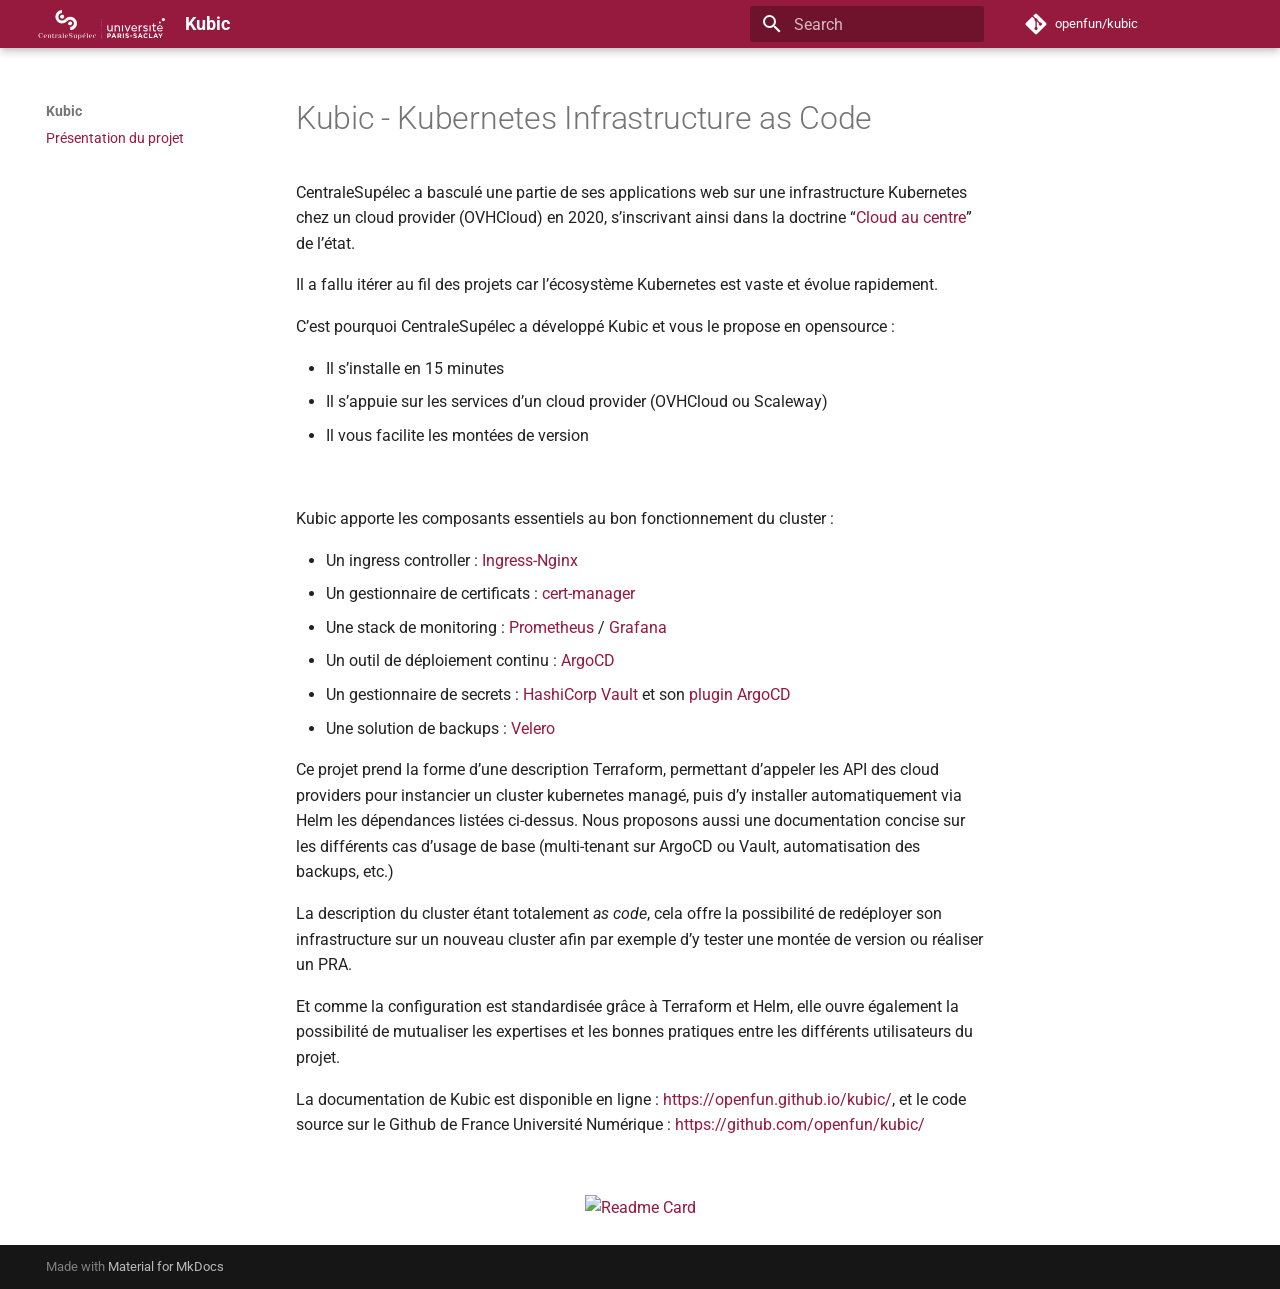
==== index.html @ 3b94b334 "Deployed 9dee8b9 with MkDocs version: 1.4.3" ====
<!doctype html>
<html lang="en" class="no-js">
  <head>
    
      <meta charset="utf-8">
      <meta name="viewport" content="width=device-width,initial-scale=1">
      
        <meta name="description" content="Kubernetes Infrastructure as Code">
      
      
        <meta name="author" content="CentraleSupélec">
      
      
        <link rel="canonical" href="https://centralesupelec.github.io/kubic/">
      
      
      
      <link rel="icon" href="assets/favicon.ico">
      <meta name="generator" content="mkdocs-1.4.3, mkdocs-material-9.1.15">
    
    
      
        <title>Kubic</title>
      
    
    
      <link rel="stylesheet" href="assets/stylesheets/main.26e3688c.min.css">
      
        
        <link rel="stylesheet" href="assets/stylesheets/palette.ecc896b0.min.css">
      
      

    
    
    
      
        
        
        <link rel="preconnect" href="https://fonts.gstatic.com" crossorigin>
        <link rel="stylesheet" href="https://fonts.googleapis.com/css?family=Roboto:300,300i,400,400i,700,700i%7CRoboto+Mono:400,400i,700,700i&display=fallback">
        <style>:root{--md-text-font:"Roboto";--md-code-font:"Roboto Mono"}</style>
      
    
    
      <link rel="stylesheet" href="stylesheets/extra.css">
    
    <script>__md_scope=new URL(".",location),__md_hash=e=>[...e].reduce((e,_)=>(e<<5)-e+_.charCodeAt(0),0),__md_get=(e,_=localStorage,t=__md_scope)=>JSON.parse(_.getItem(t.pathname+"."+e)),__md_set=(e,_,t=localStorage,a=__md_scope)=>{try{t.setItem(a.pathname+"."+e,JSON.stringify(_))}catch(e){}}</script>
    
      

    
    
    
  </head>
  
  
    
    
    
    
    
    <body dir="ltr" data-md-color-scheme="default" data-md-color-primary="custom" data-md-color-accent="custom">
  
    
    
    <input class="md-toggle" data-md-toggle="drawer" type="checkbox" id="__drawer" autocomplete="off">
    <input class="md-toggle" data-md-toggle="search" type="checkbox" id="__search" autocomplete="off">
    <label class="md-overlay" for="__drawer"></label>
    <div data-md-component="skip">
      
        
        <a href="#kubic-kubernetes-infrastructure-as-code" class="md-skip">
          Skip to content
        </a>
      
    </div>
    <div data-md-component="announce">
      
    </div>
    
    
      

  

<header class="md-header md-header--shadow" data-md-component="header">
  <nav class="md-header__inner md-grid" aria-label="Header">
    <a href="." title="Kubic" class="md-header__button md-logo" aria-label="Kubic" data-md-component="logo">
      
  <img src="assets/logo.svg" alt="logo">

    </a>
    <label class="md-header__button md-icon" for="__drawer">
      <svg xmlns="http://www.w3.org/2000/svg" viewBox="0 0 24 24"><path d="M3 6h18v2H3V6m0 5h18v2H3v-2m0 5h18v2H3v-2Z"/></svg>
    </label>
    <div class="md-header__title" data-md-component="header-title">
      <div class="md-header__ellipsis">
        <div class="md-header__topic">
          <span class="md-ellipsis">
            Kubic
          </span>
        </div>
        <div class="md-header__topic" data-md-component="header-topic">
          <span class="md-ellipsis">
            
              Présentation du projet
            
          </span>
        </div>
      </div>
    </div>
    
      
    
    
    
      <label class="md-header__button md-icon" for="__search">
        <svg xmlns="http://www.w3.org/2000/svg" viewBox="0 0 24 24"><path d="M9.5 3A6.5 6.5 0 0 1 16 9.5c0 1.61-.59 3.09-1.56 4.23l.27.27h.79l5 5-1.5 1.5-5-5v-.79l-.27-.27A6.516 6.516 0 0 1 9.5 16 6.5 6.5 0 0 1 3 9.5 6.5 6.5 0 0 1 9.5 3m0 2C7 5 5 7 5 9.5S7 14 9.5 14 14 12 14 9.5 12 5 9.5 5Z"/></svg>
      </label>
      <div class="md-search" data-md-component="search" role="dialog">
  <label class="md-search__overlay" for="__search"></label>
  <div class="md-search__inner" role="search">
    <form class="md-search__form" name="search">
      <input type="text" class="md-search__input" name="query" aria-label="Search" placeholder="Search" autocapitalize="off" autocorrect="off" autocomplete="off" spellcheck="false" data-md-component="search-query" required>
      <label class="md-search__icon md-icon" for="__search">
        <svg xmlns="http://www.w3.org/2000/svg" viewBox="0 0 24 24"><path d="M9.5 3A6.5 6.5 0 0 1 16 9.5c0 1.61-.59 3.09-1.56 4.23l.27.27h.79l5 5-1.5 1.5-5-5v-.79l-.27-.27A6.516 6.516 0 0 1 9.5 16 6.5 6.5 0 0 1 3 9.5 6.5 6.5 0 0 1 9.5 3m0 2C7 5 5 7 5 9.5S7 14 9.5 14 14 12 14 9.5 12 5 9.5 5Z"/></svg>
        <svg xmlns="http://www.w3.org/2000/svg" viewBox="0 0 24 24"><path d="M20 11v2H8l5.5 5.5-1.42 1.42L4.16 12l7.92-7.92L13.5 5.5 8 11h12Z"/></svg>
      </label>
      <nav class="md-search__options" aria-label="Search">
        
        <button type="reset" class="md-search__icon md-icon" title="Clear" aria-label="Clear" tabindex="-1">
          <svg xmlns="http://www.w3.org/2000/svg" viewBox="0 0 24 24"><path d="M19 6.41 17.59 5 12 10.59 6.41 5 5 6.41 10.59 12 5 17.59 6.41 19 12 13.41 17.59 19 19 17.59 13.41 12 19 6.41Z"/></svg>
        </button>
      </nav>
      
    </form>
    <div class="md-search__output">
      <div class="md-search__scrollwrap" data-md-scrollfix>
        <div class="md-search-result" data-md-component="search-result">
          <div class="md-search-result__meta">
            Initializing search
          </div>
          <ol class="md-search-result__list" role="presentation"></ol>
        </div>
      </div>
    </div>
  </div>
</div>
    
    
      <div class="md-header__source">
        <a href="https://github.com/openfun/kubic" title="Go to repository" class="md-source" data-md-component="source">
  <div class="md-source__icon md-icon">
    
    <svg xmlns="http://www.w3.org/2000/svg" viewBox="0 0 448 512"><!--! Font Awesome Free 6.4.0 by @fontawesome - https://fontawesome.com License - https://fontawesome.com/license/free (Icons: CC BY 4.0, Fonts: SIL OFL 1.1, Code: MIT License) Copyright 2023 Fonticons, Inc.--><path d="M439.55 236.05 244 40.45a28.87 28.87 0 0 0-40.81 0l-40.66 40.63 51.52 51.52c27.06-9.14 52.68 16.77 43.39 43.68l49.66 49.66c34.23-11.8 61.18 31 35.47 56.69-26.49 26.49-70.21-2.87-56-37.34L240.22 199v121.85c25.3 12.54 22.26 41.85 9.08 55a34.34 34.34 0 0 1-48.55 0c-17.57-17.6-11.07-46.91 11.25-56v-123c-20.8-8.51-24.6-30.74-18.64-45L142.57 101 8.45 235.14a28.86 28.86 0 0 0 0 40.81l195.61 195.6a28.86 28.86 0 0 0 40.8 0l194.69-194.69a28.86 28.86 0 0 0 0-40.81z"/></svg>
  </div>
  <div class="md-source__repository">
    openfun/kubic
  </div>
</a>
      </div>
    
  </nav>
  
</header>
    
    <div class="md-container" data-md-component="container">
      
      
        
          
        
      
      <main class="md-main" data-md-component="main">
        <div class="md-main__inner md-grid">
          
            
              
              <div class="md-sidebar md-sidebar--primary" data-md-component="sidebar" data-md-type="navigation" >
                <div class="md-sidebar__scrollwrap">
                  <div class="md-sidebar__inner">
                    


<nav class="md-nav md-nav--primary" aria-label="Navigation" data-md-level="0">
  <label class="md-nav__title" for="__drawer">
    <a href="." title="Kubic" class="md-nav__button md-logo" aria-label="Kubic" data-md-component="logo">
      
  <img src="assets/logo.svg" alt="logo">

    </a>
    Kubic
  </label>
  
    <div class="md-nav__source">
      <a href="https://github.com/openfun/kubic" title="Go to repository" class="md-source" data-md-component="source">
  <div class="md-source__icon md-icon">
    
    <svg xmlns="http://www.w3.org/2000/svg" viewBox="0 0 448 512"><!--! Font Awesome Free 6.4.0 by @fontawesome - https://fontawesome.com License - https://fontawesome.com/license/free (Icons: CC BY 4.0, Fonts: SIL OFL 1.1, Code: MIT License) Copyright 2023 Fonticons, Inc.--><path d="M439.55 236.05 244 40.45a28.87 28.87 0 0 0-40.81 0l-40.66 40.63 51.52 51.52c27.06-9.14 52.68 16.77 43.39 43.68l49.66 49.66c34.23-11.8 61.18 31 35.47 56.69-26.49 26.49-70.21-2.87-56-37.34L240.22 199v121.85c25.3 12.54 22.26 41.85 9.08 55a34.34 34.34 0 0 1-48.55 0c-17.57-17.6-11.07-46.91 11.25-56v-123c-20.8-8.51-24.6-30.74-18.64-45L142.57 101 8.45 235.14a28.86 28.86 0 0 0 0 40.81l195.61 195.6a28.86 28.86 0 0 0 40.8 0l194.69-194.69a28.86 28.86 0 0 0 0-40.81z"/></svg>
  </div>
  <div class="md-source__repository">
    openfun/kubic
  </div>
</a>
    </div>
  
  <ul class="md-nav__list" data-md-scrollfix>
    
      
      
      

  
  
    
  
  
    <li class="md-nav__item md-nav__item--active">
      
      <input class="md-nav__toggle md-toggle" type="checkbox" id="__toc">
      
      
        
      
      
      <a href="." class="md-nav__link md-nav__link--active">
        Présentation du projet
      </a>
      
    </li>
  

    
  </ul>
</nav>
                  </div>
                </div>
              </div>
            
            
              
              <div class="md-sidebar md-sidebar--secondary" data-md-component="sidebar" data-md-type="toc" >
                <div class="md-sidebar__scrollwrap">
                  <div class="md-sidebar__inner">
                    

<nav class="md-nav md-nav--secondary" aria-label="Table of contents">
  
  
  
    
  
  
</nav>
                  </div>
                </div>
              </div>
            
          
          
            <div class="md-content" data-md-component="content">
              <article class="md-content__inner md-typeset">
                
                  

  
  


<h1 id="kubic-kubernetes-infrastructure-as-code">Kubic - Kubernetes Infrastructure as Code</h1>
<p>CentraleSupélec a basculé une partie de ses applications web sur une infrastructure Kubernetes chez un cloud provider (OVHCloud) en 2020, s’inscrivant ainsi dans la doctrine “<a href="https://www.numerique.gouv.fr/services/cloud/doctrine/">Cloud au centre</a>” de l’état.</p>
<p>Il a fallu itérer au fil des projets car l’écosystème Kubernetes est vaste et évolue rapidement.</p>
<p>C’est pourquoi CentraleSupélec a développé Kubic et vous le propose en opensource :</p>
<ul>
<li>Il s’installe en 15 minutes</li>
<li>Il s’appuie sur les services d’un cloud provider (OVHCloud ou Scaleway)</li>
<li>Il vous facilite les montées de version</li>
</ul>
<p><br></p>
<p>Kubic apporte les composants essentiels au bon fonctionnement du cluster :</p>
<ul>
<li>Un ingress controller : <a href="https://kubernetes.github.io/ingress-nginx/">Ingress-Nginx</a></li>
<li>Un gestionnaire de certificats : <a href="https://cert-manager.io/">cert-manager</a></li>
<li>Une stack de monitoring : <a href="https://prometheus.io/">Prometheus</a> / <a href="https://grafana.com/">Grafana</a></li>
<li>Un outil de déploiement continu : <a href="https://argo-cd.readthedocs.io/en/stable/">ArgoCD</a></li>
<li>Un gestionnaire de secrets : <a href="https://www.vaultproject.io/">HashiCorp Vault</a> et son <a href="https://argocd-vault-plugin.readthedocs.io/en/stable/">plugin ArgoCD</a></li>
<li>Une solution de backups : <a href="https://velero.io/">Velero</a></li>
</ul>
<p>Ce projet prend la forme d’une description Terraform, permettant d’appeler les API des cloud providers pour instancier un cluster kubernetes managé, puis d’y installer automatiquement via Helm les dépendances listées ci-dessus. Nous proposons aussi une documentation concise sur les différents cas d’usage de base (multi-tenant sur ArgoCD ou Vault, automatisation des backups, etc.)</p>
<p>La description du cluster étant totalement <em>as code</em>, cela offre la possibilité de redéployer son infrastructure sur un nouveau cluster afin par exemple d’y tester une montée de version ou réaliser un PRA.</p>
<p>Et comme la configuration est standardisée grâce à Terraform et Helm, elle ouvre également la possibilité de mutualiser les expertises et les bonnes pratiques entre les différents utilisateurs du projet.</p>
<p>La documentation de Kubic est disponible en ligne : <a href="https://openfun.github.io/kubic/">https://openfun.github.io/kubic/</a>, et le code source sur le Github de France Université Numérique : <a href="https://github.com/openfun/kubic/">https://github.com/openfun/kubic/</a></p>
<p><br /></p>
<p align="center">
    <a href="https://github.com/openfun/kubic"><img alt="Readme Card" src="https://github-readme-stats.vercel.app/api/pin/?username=openfun&repo=kubic" /></a>
</p>





                
              </article>
            </div>
          
          
        </div>
        
      </main>
      
        <footer class="md-footer">
  
  <div class="md-footer-meta md-typeset">
    <div class="md-footer-meta__inner md-grid">
      <div class="md-copyright">
  
  
    Made with
    <a href="https://squidfunk.github.io/mkdocs-material/" target="_blank" rel="noopener">
      Material for MkDocs
    </a>
  
</div>
      
    </div>
  </div>
</footer>
      
    </div>
    <div class="md-dialog" data-md-component="dialog">
      <div class="md-dialog__inner md-typeset"></div>
    </div>
    
    <script id="__config" type="application/json">{"base": ".", "features": [], "search": "assets/javascripts/workers/search.208ed371.min.js", "translations": {"clipboard.copied": "Copied to clipboard", "clipboard.copy": "Copy to clipboard", "search.result.more.one": "1 more on this page", "search.result.more.other": "# more on this page", "search.result.none": "No matching documents", "search.result.one": "1 matching document", "search.result.other": "# matching documents", "search.result.placeholder": "Type to start searching", "search.result.term.missing": "Missing", "select.version": "Select version"}}</script>
    
    
      <script src="assets/javascripts/bundle.b4d07000.min.js"></script>
      
    
  </body>
</html>
---- assets/stylesheets/main.26e3688c.min.css ----
@charset "UTF-8";html{-webkit-text-size-adjust:none;-moz-text-size-adjust:none;text-size-adjust:none;box-sizing:border-box}*,:after,:before{box-sizing:inherit}@media (prefers-reduced-motion){*,:after,:before{transition:none!important}}body{margin:0}a,button,input,label{-webkit-tap-highlight-color:transparent}a{color:inherit;text-decoration:none}hr{border:0;box-sizing:initial;display:block;height:.05rem;overflow:visible;padding:0}small{font-size:80%}sub,sup{line-height:1em}img{border-style:none}table{border-collapse:initial;border-spacing:0}td,th{font-weight:400;vertical-align:top}button{background:#0000;border:0;font-family:inherit;font-size:inherit;margin:0;padding:0}input{border:0;outline:none}:root{--md-primary-fg-color:#4051b5;--md-primary-fg-color--light:#5d6cc0;--md-primary-fg-color--dark:#303fa1;--md-primary-bg-color:#fff;--md-primary-bg-color--light:#ffffffb3;--md-accent-fg-color:#526cfe;--md-accent-fg-color--transparent:#526cfe1a;--md-accent-bg-color:#fff;--md-accent-bg-color--light:#ffffffb3}[data-md-color-scheme=default]{color-scheme:light}[data-md-color-scheme=default] img[src$="#gh-dark-mode-only"],[data-md-color-scheme=default] img[src$="#only-dark"]{display:none}:root,[data-md-color-scheme=default]{--md-default-fg-color:#000000de;--md-default-fg-color--light:#0000008a;--md-default-fg-color--lighter:#00000052;--md-default-fg-color--lightest:#00000012;--md-default-bg-color:#fff;--md-default-bg-color--light:#ffffffb3;--md-default-bg-color--lighter:#ffffff4d;--md-default-bg-color--lightest:#ffffff1f;--md-code-fg-color:#36464e;--md-code-bg-color:#f5f5f5;--md-code-hl-color:#ffff0080;--md-code-hl-number-color:#d52a2a;--md-code-hl-special-color:#db1457;--md-code-hl-function-color:#a846b9;--md-code-hl-constant-color:#6e59d9;--md-code-hl-keyword-color:#3f6ec6;--md-code-hl-string-color:#1c7d4d;--md-code-hl-name-color:var(--md-code-fg-color);--md-code-hl-operator-color:var(--md-default-fg-color--light);--md-code-hl-punctuation-color:var(--md-default-fg-color--light);--md-code-hl-comment-color:var(--md-default-fg-color--light);--md-code-hl-generic-color:var(--md-default-fg-color--light);--md-code-hl-variable-color:var(--md-default-fg-color--light);--md-typeset-color:var(--md-default-fg-color);--md-typeset-a-color:var(--md-primary-fg-color);--md-typeset-mark-color:#ffff0080;--md-typeset-del-color:#f5503d26;--md-typeset-ins-color:#0bd57026;--md-typeset-kbd-color:#fafafa;--md-typeset-kbd-accent-color:#fff;--md-typeset-kbd-border-color:#b8b8b8;--md-typeset-table-color:#0000001f;--md-typeset-table-color--light:rgba(0,0,0,.035);--md-admonition-fg-color:var(--md-default-fg-color);--md-admonition-bg-color:var(--md-default-bg-color);--md-warning-fg-color:#000000de;--md-warning-bg-color:#ff9;--md-footer-fg-color:#fff;--md-footer-fg-color--light:#ffffffb3;--md-footer-fg-color--lighter:#ffffff73;--md-footer-bg-color:#000000de;--md-footer-bg-color--dark:#00000052;--md-shadow-z1:0 0.2rem 0.5rem #0000000d,0 0 0.05rem #0000001a;--md-shadow-z2:0 0.2rem 0.5rem #0000001a,0 0 0.05rem #00000040;--md-shadow-z3:0 0.2rem 0.5rem #0003,0 0 0.05rem #00000059}.md-icon svg{fill:currentcolor;display:block;height:1.2rem;width:1.2rem}body{-webkit-font-smoothing:antialiased;-moz-osx-font-smoothing:grayscale;--md-text-font-family:var(--md-text-font,_),-apple-system,BlinkMacSystemFont,Helvetica,Arial,sans-serif;--md-code-font-family:var(--md-code-font,_),SFMono-Regular,Consolas,Menlo,monospace}aside,body,input{font-feature-settings:"kern","liga";color:var(--md-typeset-color);font-family:var(--md-text-font-family)}code,kbd,pre{font-feature-settings:"kern";font-family:var(--md-code-font-family)}:root{--md-typeset-table-sort-icon:url('data:image/svg+xml;charset=utf-8,<svg xmlns="http://www.w3.org/2000/svg" viewBox="0 0 24 24"><path d="m18 21-4-4h3V7h-3l4-4 4 4h-3v10h3M2 19v-2h10v2M2 13v-2h7v2M2 7V5h4v2H2Z"/></svg>');--md-typeset-table-sort-icon--asc:url('data:image/svg+xml;charset=utf-8,<svg xmlns="http://www.w3.org/2000/svg" viewBox="0 0 24 24"><path d="M19 17h3l-4 4-4-4h3V3h2M2 17h10v2H2M6 5v2H2V5m0 6h7v2H2v-2Z"/></svg>');--md-typeset-table-sort-icon--desc:url('data:image/svg+xml;charset=utf-8,<svg xmlns="http://www.w3.org/2000/svg" viewBox="0 0 24 24"><path d="M19 7h3l-4-4-4 4h3v14h2M2 17h10v2H2M6 5v2H2V5m0 6h7v2H2v-2Z"/></svg>')}.md-typeset{-webkit-print-color-adjust:exact;color-adjust:exact;font-size:.8rem;line-height:1.6}@media print{.md-typeset{font-size:.68rem}}.md-typeset blockquote,.md-typeset dl,.md-typeset figure,.md-typeset ol,.md-typeset pre,.md-typeset ul{margin-bottom:1em;margin-top:1em}.md-typeset h1{color:var(--md-default-fg-color--light);font-size:2em;line-height:1.3;margin:0 0 1.25em}.md-typeset h1,.md-typeset h2{font-weight:300;letter-spacing:-.01em}.md-typeset h2{font-size:1.5625em;line-height:1.4;margin:1.6em 0 .64em}.md-typeset h3{font-size:1.25em;font-weight:400;letter-spacing:-.01em;line-height:1.5;margin:1.6em 0 .8em}.md-typeset h2+h3{margin-top:.8em}.md-typeset h4{font-weight:700;letter-spacing:-.01em;margin:1em 0}.md-typeset h5,.md-typeset h6{color:var(--md-default-fg-color--light);font-size:.8em;font-weight:700;letter-spacing:-.01em;margin:1.25em 0}.md-typeset h5{text-transform:uppercase}.md-typeset hr{border-bottom:.05rem solid var(--md-default-fg-color--lightest);display:flow-root;margin:1.5em 0}.md-typeset a{color:var(--md-typeset-a-color);word-break:break-word}.md-typeset a,.md-typeset a:before{transition:color 125ms}.md-typeset a:focus,.md-typeset a:hover{color:var(--md-accent-fg-color)}.md-typeset a:focus code,.md-typeset a:hover code{background-color:var(--md-accent-fg-color--transparent)}.md-typeset a code{color:currentcolor;transition:background-color 125ms}.md-typeset a.focus-visible{outline-color:var(--md-accent-fg-color);outline-offset:.2rem}.md-typeset code,.md-typeset kbd,.md-typeset pre{color:var(--md-code-fg-color);direction:ltr;font-variant-ligatures:none}@media print{.md-typeset code,.md-typeset kbd,.md-typeset pre{white-space:pre-wrap}}.md-typeset code{background-color:var(--md-code-bg-color);border-radius:.1rem;-webkit-box-decoration-break:clone;box-decoration-break:clone;font-size:.85em;padding:0 .2941176471em;word-break:break-word}.md-typeset code:not(.focus-visible){-webkit-tap-highlight-color:transparent;outline:none}.md-typeset pre{display:flow-root;line-height:1.4;position:relative}.md-typeset pre>code{-webkit-box-decoration-break:slice;box-decoration-break:slice;box-shadow:none;display:block;margin:0;outline-color:var(--md-accent-fg-color);overflow:auto;padding:.7720588235em 1.1764705882em;scrollbar-color:var(--md-default-fg-color--lighter) #0000;scrollbar-width:thin;touch-action:auto;word-break:normal}.md-typeset pre>code:hover{scrollbar-color:var(--md-accent-fg-color) #0000}.md-typeset pre>code::-webkit-scrollbar{height:.2rem;width:.2rem}.md-typeset pre>code::-webkit-scrollbar-thumb{background-color:var(--md-default-fg-color--lighter)}.md-typeset pre>code::-webkit-scrollbar-thumb:hover{background-color:var(--md-accent-fg-color)}.md-typeset kbd{background-color:var(--md-typeset-kbd-color);border-radius:.1rem;box-shadow:0 .1rem 0 .05rem var(--md-typeset-kbd-border-color),0 .1rem 0 var(--md-typeset-kbd-border-color),0 -.1rem .2rem var(--md-typeset-kbd-accent-color) inset;color:var(--md-default-fg-color);display:inline-block;font-size:.75em;padding:0 .6666666667em;vertical-align:text-top;word-break:break-word}.md-typeset mark{background-color:var(--md-typeset-mark-color);-webkit-box-decoration-break:clone;box-decoration-break:clone;color:inherit;word-break:break-word}.md-typeset abbr{border-bottom:.05rem dotted var(--md-default-fg-color--light);cursor:help;text-decoration:none}@media (hover:none){.md-typeset abbr[title]:focus:after,.md-typeset abbr[title]:hover:after{background-color:var(--md-default-fg-color);border-radius:.1rem;box-shadow:var(--md-shadow-z3);color:var(--md-default-bg-color);content:attr(title);font-size:.7rem;left:.8rem;margin-top:2em;padding:.2rem .3rem;position:absolute;right:.8rem}}.md-typeset small{opacity:.75}[dir=ltr] .md-typeset sub,[dir=ltr] .md-typeset sup{margin-left:.078125em}[dir=rtl] .md-typeset sub,[dir=rtl] .md-typeset sup{margin-right:.078125em}[dir=ltr] .md-typeset blockquote{padding-left:.6rem}[dir=rtl] .md-typeset blockquote{padding-right:.6rem}[dir=ltr] .md-typeset blockquote{border-left:.2rem solid var(--md-default-fg-color--lighter)}[dir=rtl] .md-typeset blockquote{border-right:.2rem solid var(--md-default-fg-color--lighter)}.md-typeset blockquote{color:var(--md-default-fg-color--light);margin-left:0;margin-right:0}.md-typeset ul{list-style-type:disc}[dir=ltr] .md-typeset ol,[dir=ltr] .md-typeset ul{margin-left:.625em}[dir=rtl] .md-typeset ol,[dir=rtl] .md-typeset ul{margin-right:.625em}.md-typeset ol,.md-typeset ul{padding:0}.md-typeset ol:not([hidden]),.md-typeset ul:not([hidden]){display:flow-root}.md-typeset ol ol,.md-typeset ul ol{list-style-type:lower-alpha}.md-typeset ol ol ol,.md-typeset ul ol ol{list-style-type:lower-roman}[dir=ltr] .md-typeset ol li,[dir=ltr] .md-typeset ul li{margin-left:1.25em}[dir=rtl] .md-typeset ol li,[dir=rtl] .md-typeset ul li{margin-right:1.25em}.md-typeset ol li,.md-typeset ul li{margin-bottom:.5em}.md-typeset ol li blockquote,.md-typeset ol li p,.md-typeset ul li blockquote,.md-typeset ul li p{margin:.5em 0}.md-typeset ol li:last-child,.md-typeset ul li:last-child{margin-bottom:0}[dir=ltr] .md-typeset ol li ol,[dir=ltr] .md-typeset ol li ul,[dir=ltr] .md-typeset ul li ol,[dir=ltr] .md-typeset ul li ul{margin-left:.625em}[dir=rtl] .md-typeset ol li ol,[dir=rtl] .md-typeset ol li ul,[dir=rtl] .md-typeset ul li ol,[dir=rtl] .md-typeset ul li ul{margin-right:.625em}.md-typeset ol li ol,.md-typeset ol li ul,.md-typeset ul li ol,.md-typeset ul li ul{margin-bottom:.5em;margin-top:.5em}[dir=ltr] .md-typeset dd{margin-left:1.875em}[dir=rtl] .md-typeset dd{margin-right:1.875em}.md-typeset dd{margin-bottom:1.5em;margin-top:1em}.md-typeset img,.md-typeset svg,.md-typeset video{height:auto;max-width:100%}.md-typeset img[align=left]{margin:1em 1em 1em 0}.md-typeset img[align=right]{margin:1em 0 1em 1em}.md-typeset img[align]:only-child{margin-top:0}.md-typeset figure{display:flow-root;margin:1em auto;max-width:100%;text-align:center;width:-webkit-fit-content;width:-moz-fit-content;width:fit-content}.md-typeset figure img{display:block}.md-typeset figcaption{font-style:italic;margin:1em auto;max-width:24rem}.md-typeset iframe{max-width:100%}.md-typeset table:not([class]){background-color:var(--md-default-bg-color);border:.05rem solid var(--md-typeset-table-color);border-radius:.1rem;display:inline-block;font-size:.64rem;max-width:100%;overflow:auto;touch-action:auto}@media print{.md-typeset table:not([class]){display:table}}.md-typeset table:not([class])+*{margin-top:1.5em}.md-typeset table:not([class]) td>:first-child,.md-typeset table:not([class]) th>:first-child{margin-top:0}.md-typeset table:not([class]) td>:last-child,.md-typeset table:not([class]) th>:last-child{margin-bottom:0}.md-typeset table:not([class]) td:not([align]),.md-typeset table:not([class]) th:not([align]){text-align:left}[dir=rtl] .md-typeset table:not([class]) td:not([align]),[dir=rtl] .md-typeset table:not([class]) th:not([align]){text-align:right}.md-typeset table:not([class]) th{font-weight:700;min-width:5rem;padding:.9375em 1.25em;vertical-align:top}.md-typeset table:not([class]) td{border-top:.05rem solid var(--md-typeset-table-color);padding:.9375em 1.25em;vertical-align:top}.md-typeset table:not([class]) tbody tr{transition:background-color 125ms}.md-typeset table:not([class]) tbody tr:hover{background-color:var(--md-typeset-table-color--light);box-shadow:0 .05rem 0 var(--md-default-bg-color) inset}.md-typeset table:not([class]) a{word-break:normal}.md-typeset table th[role=columnheader]{cursor:pointer}[dir=ltr] .md-typeset table th[role=columnheader]:after{margin-left:.5em}[dir=rtl] .md-typeset table th[role=columnheader]:after{margin-right:.5em}.md-typeset table th[role=columnheader]:after{content:"";display:inline-block;height:1.2em;-webkit-mask-image:var(--md-typeset-table-sort-icon);mask-image:var(--md-typeset-table-sort-icon);-webkit-mask-repeat:no-repeat;mask-repeat:no-repeat;-webkit-mask-size:contain;mask-size:contain;transition:background-color 125ms;vertical-align:text-bottom;width:1.2em}.md-typeset table th[role=columnheader]:hover:after{background-color:var(--md-default-fg-color--lighter)}.md-typeset table th[role=columnheader][aria-sort=ascending]:after{background-color:var(--md-default-fg-color--light);-webkit-mask-image:var(--md-typeset-table-sort-icon--asc);mask-image:var(--md-typeset-table-sort-icon--asc)}.md-typeset table th[role=columnheader][aria-sort=descending]:after{background-color:var(--md-default-fg-color--light);-webkit-mask-image:var(--md-typeset-table-sort-icon--desc);mask-image:var(--md-typeset-table-sort-icon--desc)}.md-typeset__scrollwrap{margin:1em -.8rem;overflow-x:auto;touch-action:auto}.md-typeset__table{display:inline-block;margin-bottom:.5em;padding:0 .8rem}@media print{.md-typeset__table{display:block}}html .md-typeset__table table{display:table;margin:0;overflow:hidden;width:100%}@media screen and (max-width:44.9375em){.md-content__inner>pre{margin:1em -.8rem}.md-content__inner>pre code{border-radius:0}}.md-banner{background-color:var(--md-footer-bg-color);color:var(--md-footer-fg-color);overflow:auto}@media print{.md-banner{display:none}}.md-banner--warning{background-color:var(--md-warning-bg-color);color:var(--md-warning-fg-color)}.md-banner__inner{font-size:.7rem;margin:.6rem auto;padding:0 .8rem}[dir=ltr] .md-banner__button{float:right}[dir=rtl] .md-banner__button{float:left}.md-banner__button{color:inherit;cursor:pointer;transition:opacity .25s}.md-banner__button:hover{opacity:.7}html{font-size:125%;height:100%;overflow-x:hidden}@media screen and (min-width:100em){html{font-size:137.5%}}@media screen and (min-width:125em){html{font-size:150%}}body{background-color:var(--md-default-bg-color);display:flex;flex-direction:column;font-size:.5rem;min-height:100%;position:relative;width:100%}@media print{body{display:block}}@media screen and (max-width:59.9375em){body[data-md-scrolllock]{position:fixed}}.md-grid{margin-left:auto;margin-right:auto;max-width:61rem}.md-container{display:flex;flex-direction:column;flex-grow:1}@media print{.md-container{display:block}}.md-main{flex-grow:1}.md-main__inner{display:flex;height:100%;margin-top:1.5rem}.md-ellipsis{overflow:hidden;text-overflow:ellipsis}.md-toggle{display:none}.md-option{height:0;opacity:0;position:absolute;width:0}.md-option:checked+label:not([hidden]){display:block}.md-option.focus-visible+label{outline-color:var(--md-accent-fg-color);outline-style:auto}.md-skip{background-color:var(--md-default-fg-color);border-radius:.1rem;color:var(--md-default-bg-color);font-size:.64rem;margin:.5rem;opacity:0;outline-color:var(--md-accent-fg-color);padding:.3rem .5rem;position:fixed;transform:translateY(.4rem);z-index:-1}.md-skip:focus{opacity:1;transform:translateY(0);transition:transform .25s cubic-bezier(.4,0,.2,1),opacity 175ms 75ms;z-index:10}@page{margin:25mm}:root{--md-clipboard-icon:url('data:image/svg+xml;charset=utf-8,<svg xmlns="http://www.w3.org/2000/svg" viewBox="0 0 24 24"><path d="M19 21H8V7h11m0-2H8a2 2 0 0 0-2 2v14a2 2 0 0 0 2 2h11a2 2 0 0 0 2-2V7a2 2 0 0 0-2-2m-3-4H4a2 2 0 0 0-2 2v14h2V3h12V1Z"/></svg>')}.md-clipboard{border-radius:.1rem;color:var(--md-default-fg-color--lightest);cursor:pointer;height:1.5em;outline-color:var(--md-accent-fg-color);outline-offset:.1rem;position:absolute;right:.5em;top:.5em;transition:color .25s;width:1.5em;z-index:1}@media print{.md-clipboard{display:none}}.md-clipboard:not(.focus-visible){-webkit-tap-highlight-color:transparent;outline:none}:hover>.md-clipboard{color:var(--md-default-fg-color--light)}.md-clipboard:focus,.md-clipboard:hover{color:var(--md-accent-fg-color)}.md-clipboard:after{background-color:currentcolor;content:"";display:block;height:1.125em;margin:0 auto;-webkit-mask-image:var(--md-clipboard-icon);mask-image:var(--md-clipboard-icon);-webkit-mask-position:center;mask-position:center;-webkit-mask-repeat:no-repeat;mask-repeat:no-repeat;-webkit-mask-size:contain;mask-size:contain;width:1.125em}.md-clipboard--inline{cursor:pointer}.md-clipboard--inline code{transition:color .25s,background-color .25s}.md-clipboard--inline:focus code,.md-clipboard--inline:hover code{background-color:var(--md-accent-fg-color--transparent);color:var(--md-accent-fg-color)}@keyframes consent{0%{opacity:0;transform:translateY(100%)}to{opacity:1;transform:translateY(0)}}@keyframes overlay{0%{opacity:0}to{opacity:1}}.md-consent__overlay{animation:overlay .25s both;-webkit-backdrop-filter:blur(.1rem);backdrop-filter:blur(.1rem);background-color:#0000008a;height:100%;opacity:1;position:fixed;top:0;width:100%;z-index:5}.md-consent__inner{animation:consent .5s cubic-bezier(.1,.7,.1,1) both;background-color:var(--md-default-bg-color);border:0;border-radius:.1rem;bottom:0;box-shadow:0 0 .2rem #0000001a,0 .2rem .4rem #0003;max-height:100%;overflow:auto;padding:0;position:fixed;width:100%;z-index:5}.md-consent__form{padding:.8rem}.md-consent__settings{display:none;margin:1em 0}input:checked+.md-consent__settings{display:block}.md-consent__controls{margin-bottom:.8rem}.md-typeset .md-consent__controls .md-button{display:inline}@media screen and (max-width:44.9375em){.md-typeset .md-consent__controls .md-button{display:block;margin-top:.4rem;text-align:center;width:100%}}.md-consent label{cursor:pointer}.md-content{flex-grow:1;min-width:0}.md-content__inner{margin:0 .8rem 1.2rem;padding-top:.6rem}@media screen and (min-width:76.25em){[dir=ltr] .md-sidebar--primary:not([hidden])~.md-content>.md-content__inner{margin-left:1.2rem}[dir=ltr] .md-sidebar--secondary:not([hidden])~.md-content>.md-content__inner,[dir=rtl] .md-sidebar--primary:not([hidden])~.md-content>.md-content__inner{margin-right:1.2rem}[dir=rtl] .md-sidebar--secondary:not([hidden])~.md-content>.md-content__inner{margin-left:1.2rem}}.md-content__inner:before{content:"";display:block;height:.4rem}.md-content__inner>:last-child{margin-bottom:0}[dir=ltr] .md-content__button{float:right}[dir=rtl] .md-content__button{float:left}[dir=ltr] .md-content__button{margin-left:.4rem}[dir=rtl] .md-content__button{margin-right:.4rem}.md-content__button{margin:.4rem 0;padding:0}@media print{.md-content__button{display:none}}.md-typeset .md-content__button{color:var(--md-default-fg-color--lighter)}.md-content__button svg{display:inline;vertical-align:top}[dir=rtl] .md-content__button svg{transform:scaleX(-1)}[dir=ltr] .md-dialog{right:.8rem}[dir=rtl] .md-dialog{left:.8rem}.md-dialog{background-color:var(--md-default-fg-color);border-radius:.1rem;bottom:.8rem;box-shadow:var(--md-shadow-z3);min-width:11.1rem;opacity:0;padding:.4rem .6rem;pointer-events:none;position:fixed;transform:translateY(100%);transition:transform 0ms .4s,opacity .4s;z-index:4}@media print{.md-dialog{display:none}}.md-dialog--active{opacity:1;pointer-events:auto;transform:translateY(0);transition:transform .4s cubic-bezier(.075,.85,.175,1),opacity .4s}.md-dialog__inner{color:var(--md-default-bg-color);font-size:.7rem}.md-feedback{margin:2em 0 1em;text-align:center}.md-feedback fieldset{border:none;margin:0;padding:0}.md-feedback__title{font-weight:700;margin:1em auto}.md-feedback__inner{position:relative}.md-feedback__list{align-content:baseline;display:flex;flex-wrap:wrap;justify-content:center;position:relative}.md-feedback__list:hover .md-icon:not(:disabled){color:var(--md-default-fg-color--lighter)}:disabled .md-feedback__list{min-height:1.8rem}.md-feedback__icon{color:var(--md-default-fg-color--light);cursor:pointer;flex-shrink:0;margin:0 .1rem;transition:color 125ms}.md-feedback__icon:not(:disabled).md-icon:hover{color:var(--md-accent-fg-color)}.md-feedback__icon:disabled{color:var(--md-default-fg-color--lightest);pointer-events:none}.md-feedback__note{opacity:0;position:relative;transform:translateY(.4rem);transition:transform .4s cubic-bezier(.1,.7,.1,1),opacity .15s}.md-feedback__note>*{margin:0 auto;max-width:16rem}:disabled .md-feedback__note{opacity:1;transform:translateY(0)}.md-footer{background-color:var(--md-footer-bg-color);color:var(--md-footer-fg-color)}@media print{.md-footer{display:none}}.md-footer__inner{justify-content:space-between;overflow:auto;padding:.2rem}.md-footer__inner:not([hidden]){display:flex}.md-footer__link{align-items:end;display:flex;flex-grow:0.01;margin-bottom:.4rem;margin-top:1rem;max-width:100%;outline-color:var(--md-accent-fg-color);overflow:hidden;transition:opacity .25s}.md-footer__link:focus,.md-footer__link:hover{opacity:.7}[dir=rtl] .md-footer__link svg{transform:scaleX(-1)}@media screen and (max-width:44.9375em){.md-footer__link--prev{flex-shrink:0}.md-footer__link--prev .md-footer__title{display:none}}[dir=ltr] .md-footer__link--next{margin-left:auto}[dir=rtl] .md-footer__link--next{margin-right:auto}.md-footer__link--next{text-align:right}[dir=rtl] .md-footer__link--next{text-align:left}.md-footer__title{flex-grow:1;font-size:.9rem;margin-bottom:.7rem;max-width:calc(100% - 2.4rem);padding:0 1rem;white-space:nowrap}.md-footer__button{margin:.2rem;padding:.4rem}.md-footer__direction{font-size:.64rem;opacity:.7}.md-footer-meta{background-color:var(--md-footer-bg-color--dark)}.md-footer-meta__inner{display:flex;flex-wrap:wrap;justify-content:space-between;padding:.2rem}html .md-footer-meta.md-typeset a{color:var(--md-footer-fg-color--light)}html .md-footer-meta.md-typeset a:focus,html .md-footer-meta.md-typeset a:hover{color:var(--md-footer-fg-color)}.md-copyright{color:var(--md-footer-fg-color--lighter);font-size:.64rem;margin:auto .6rem;padding:.4rem 0;width:100%}@media screen and (min-width:45em){.md-copyright{width:auto}}.md-copyright__highlight{color:var(--md-footer-fg-color--light)}.md-social{margin:0 .4rem;padding:.2rem 0 .6rem}@media screen and (min-width:45em){.md-social{padding:.6rem 0}}.md-social__link{display:inline-block;height:1.6rem;text-align:center;width:1.6rem}.md-social__link:before{line-height:1.9}.md-social__link svg{fill:currentcolor;max-height:.8rem;vertical-align:-25%}.md-typeset .md-button{border:.1rem solid;border-radius:.1rem;color:var(--md-primary-fg-color);cursor:pointer;display:inline-block;font-weight:700;padding:.625em 2em;transition:color 125ms,background-color 125ms,border-color 125ms}.md-typeset .md-button--primary{background-color:var(--md-primary-fg-color);border-color:var(--md-primary-fg-color);color:var(--md-primary-bg-color)}.md-typeset .md-button:focus,.md-typeset .md-button:hover{background-color:var(--md-accent-fg-color);border-color:var(--md-accent-fg-color);color:var(--md-accent-bg-color)}[dir=ltr] .md-typeset .md-input{border-top-left-radius:.1rem}[dir=ltr] .md-typeset .md-input,[dir=rtl] .md-typeset .md-input{border-top-right-radius:.1rem}[dir=rtl] .md-typeset .md-input{border-top-left-radius:.1rem}.md-typeset .md-input{border-bottom:.1rem solid var(--md-default-fg-color--lighter);box-shadow:var(--md-shadow-z1);font-size:.8rem;height:1.8rem;padding:0 .6rem;transition:border .25s,box-shadow .25s}.md-typeset .md-input:focus,.md-typeset .md-input:hover{border-bottom-color:var(--md-accent-fg-color);box-shadow:var(--md-shadow-z2)}.md-typeset .md-input--stretch{width:100%}.md-header{background-color:var(--md-primary-fg-color);box-shadow:0 0 .2rem #0000,0 .2rem .4rem #0000;color:var(--md-primary-bg-color);display:block;left:0;position:sticky;right:0;top:0;z-index:4}@media print{.md-header{display:none}}.md-header[hidden]{transform:translateY(-100%);transition:transform .25s cubic-bezier(.8,0,.6,1),box-shadow .25s}.md-header--shadow{box-shadow:0 0 .2rem #0000001a,0 .2rem .4rem #0003;transition:transform .25s cubic-bezier(.1,.7,.1,1),box-shadow .25s}.md-header__inner{align-items:center;display:flex;padding:0 .2rem}.md-header__button{color:currentcolor;cursor:pointer;margin:.2rem;outline-color:var(--md-accent-fg-color);padding:.4rem;position:relative;transition:opacity .25s;vertical-align:middle;z-index:1}.md-header__button:hover{opacity:.7}.md-header__button:not([hidden]){display:inline-block}.md-header__button:not(.focus-visible){-webkit-tap-highlight-color:transparent;outline:none}.md-header__button.md-logo{margin:.2rem;padding:.4rem}@media screen and (max-width:76.1875em){.md-header__button.md-logo{display:none}}.md-header__button.md-logo img,.md-header__button.md-logo svg{fill:currentcolor;display:block;height:1.2rem;width:auto}@media screen and (min-width:60em){.md-header__button[for=__search]{display:none}}.no-js .md-header__button[for=__search]{display:none}[dir=rtl] .md-header__button[for=__search] svg{transform:scaleX(-1)}@media screen and (min-width:76.25em){.md-header__button[for=__drawer]{display:none}}.md-header__topic{display:flex;max-width:100%;position:absolute;transition:transform .4s cubic-bezier(.1,.7,.1,1),opacity .15s;white-space:nowrap}.md-header__topic+.md-header__topic{opacity:0;pointer-events:none;transform:translateX(1.25rem);transition:transform .4s cubic-bezier(1,.7,.1,.1),opacity .15s;z-index:-1}[dir=rtl] .md-header__topic+.md-header__topic{transform:translateX(-1.25rem)}.md-header__topic:first-child{font-weight:700}[dir=ltr] .md-header__title{margin-left:1rem}[dir=rtl] .md-header__title{margin-right:1rem}[dir=ltr] .md-header__title{margin-right:.4rem}[dir=rtl] .md-header__title{margin-left:.4rem}.md-header__title{flex-grow:1;font-size:.9rem;height:2.4rem;line-height:2.4rem}.md-header__title--active .md-header__topic{opacity:0;pointer-events:none;transform:translateX(-1.25rem);transition:transform .4s cubic-bezier(1,.7,.1,.1),opacity .15s;z-index:-1}[dir=rtl] .md-header__title--active .md-header__topic{transform:translateX(1.25rem)}.md-header__title--active .md-header__topic+.md-header__topic{opacity:1;pointer-events:auto;transform:translateX(0);transition:transform .4s cubic-bezier(.1,.7,.1,1),opacity .15s;z-index:0}.md-header__title>.md-header__ellipsis{height:100%;position:relative;width:100%}.md-header__option{display:flex;flex-shrink:0;max-width:100%;transition:max-width 0ms .25s,opacity .25s .25s;white-space:nowrap}[data-md-toggle=search]:checked~.md-header .md-header__option{max-width:0;opacity:0;transition:max-width 0ms,opacity 0ms}.md-header__source{display:none}@media screen and (min-width:60em){[dir=ltr] .md-header__source{margin-left:1rem}[dir=rtl] .md-header__source{margin-right:1rem}.md-header__source{display:block;max-width:11.7rem;width:11.7rem}}@media screen and (min-width:76.25em){[dir=ltr] .md-header__source{margin-left:1.4rem}[dir=rtl] .md-header__source{margin-right:1.4rem}}:root{--md-nav-icon--prev:url('data:image/svg+xml;charset=utf-8,<svg xmlns="http://www.w3.org/2000/svg" viewBox="0 0 24 24"><path d="M20 11v2H8l5.5 5.5-1.42 1.42L4.16 12l7.92-7.92L13.5 5.5 8 11h12Z"/></svg>');--md-nav-icon--next:url('data:image/svg+xml;charset=utf-8,<svg xmlns="http://www.w3.org/2000/svg" viewBox="0 0 24 24"><path d="M8.59 16.58 13.17 12 8.59 7.41 10 6l6 6-6 6-1.41-1.42Z"/></svg>');--md-toc-icon:url('data:image/svg+xml;charset=utf-8,<svg xmlns="http://www.w3.org/2000/svg" viewBox="0 0 24 24"><path d="M3 9h14V7H3v2m0 4h14v-2H3v2m0 4h14v-2H3v2m16 0h2v-2h-2v2m0-10v2h2V7h-2m0 6h2v-2h-2v2Z"/></svg>')}.md-nav{font-size:.7rem;line-height:1.3}.md-nav__title{color:var(--md-default-fg-color--light);display:block;font-weight:700;overflow:hidden;padding:0 .6rem;text-overflow:ellipsis}.md-nav__title .md-nav__button{display:none}.md-nav__title .md-nav__button img{height:100%;width:auto}.md-nav__title .md-nav__button.md-logo img,.md-nav__title .md-nav__button.md-logo svg{fill:currentcolor;display:block;height:2.4rem;max-width:100%;object-fit:contain;width:auto}.md-nav__list{list-style:none;margin:0;padding:0}.md-nav__item{padding:0 .6rem}[dir=ltr] .md-nav__item .md-nav__item{padding-right:0}[dir=rtl] .md-nav__item .md-nav__item{padding-left:0}.md-nav__link{align-items:center;cursor:pointer;display:flex;justify-content:space-between;margin-top:.625em;overflow:hidden;scroll-snap-align:start;text-overflow:ellipsis;transition:color 125ms}.md-nav__link--passed{color:var(--md-default-fg-color--light)}.md-nav__item .md-nav__link--active{color:var(--md-typeset-a-color)}.md-nav__item .md-nav__link--index [href]{width:100%}.md-nav__link:focus,.md-nav__link:hover{color:var(--md-accent-fg-color)}.md-nav__link.focus-visible{outline-color:var(--md-accent-fg-color);outline-offset:.2rem}.md-nav--primary .md-nav__link[for=__toc]{display:none}.md-nav--primary .md-nav__link[for=__toc] .md-icon:after{background-color:currentcolor;display:block;height:100%;-webkit-mask-image:var(--md-toc-icon);mask-image:var(--md-toc-icon);width:100%}.md-nav--primary .md-nav__link[for=__toc]~.md-nav{display:none}.md-nav__link>*{cursor:pointer;display:flex}.md-nav__icon{flex-shrink:0}.md-nav__source{display:none}@media screen and (max-width:76.1875em){.md-nav--primary,.md-nav--primary .md-nav{background-color:var(--md-default-bg-color);display:flex;flex-direction:column;height:100%;left:0;position:absolute;right:0;top:0;z-index:1}.md-nav--primary .md-nav__item,.md-nav--primary .md-nav__title{font-size:.8rem;line-height:1.5}.md-nav--primary .md-nav__title{background-color:var(--md-default-fg-color--lightest);color:var(--md-default-fg-color--light);cursor:pointer;height:5.6rem;line-height:2.4rem;padding:3rem .8rem .2rem;position:relative;white-space:nowrap}[dir=ltr] .md-nav--primary .md-nav__title .md-nav__icon{left:.4rem}[dir=rtl] .md-nav--primary .md-nav__title .md-nav__icon{right:.4rem}.md-nav--primary .md-nav__title .md-nav__icon{display:block;height:1.2rem;margin:.2rem;position:absolute;top:.4rem;width:1.2rem}.md-nav--primary .md-nav__title .md-nav__icon:after{background-color:currentcolor;content:"";display:block;height:100%;-webkit-mask-image:var(--md-nav-icon--prev);mask-image:var(--md-nav-icon--prev);-webkit-mask-position:center;mask-position:center;-webkit-mask-repeat:no-repeat;mask-repeat:no-repeat;-webkit-mask-size:contain;mask-size:contain;width:100%}.md-nav--primary .md-nav__title~.md-nav__list{background-color:var(--md-default-bg-color);box-shadow:0 .05rem 0 var(--md-default-fg-color--lightest) inset;overflow-y:auto;scroll-snap-type:y mandatory;touch-action:pan-y}.md-nav--primary .md-nav__title~.md-nav__list>:first-child{border-top:0}.md-nav--primary .md-nav__title[for=__drawer]{background-color:var(--md-primary-fg-color);color:var(--md-primary-bg-color);font-weight:700}.md-nav--primary .md-nav__title .md-logo{display:block;left:.2rem;margin:.2rem;padding:.4rem;position:absolute;right:.2rem;top:.2rem}.md-nav--primary .md-nav__list{flex:1}.md-nav--primary .md-nav__item{border-top:.05rem solid var(--md-default-fg-color--lightest);padding:0}.md-nav--primary .md-nav__item--active>.md-nav__link{color:var(--md-typeset-a-color)}.md-nav--primary .md-nav__item--active>.md-nav__link:focus,.md-nav--primary .md-nav__item--active>.md-nav__link:hover{color:var(--md-accent-fg-color)}.md-nav--primary .md-nav__link{margin-top:0;padding:.6rem .8rem}[dir=ltr] .md-nav--primary .md-nav__link .md-nav__icon{margin-right:-.2rem}[dir=rtl] .md-nav--primary .md-nav__link .md-nav__icon{margin-left:-.2rem}.md-nav--primary .md-nav__link .md-nav__icon{font-size:1.2rem;height:1.2rem;width:1.2rem}.md-nav--primary .md-nav__link .md-nav__icon:after{background-color:currentcolor;content:"";display:block;height:100%;-webkit-mask-image:var(--md-nav-icon--next);mask-image:var(--md-nav-icon--next);-webkit-mask-position:center;mask-position:center;-webkit-mask-repeat:no-repeat;mask-repeat:no-repeat;-webkit-mask-size:contain;mask-size:contain;width:100%}[dir=rtl] .md-nav--primary .md-nav__icon:after{transform:scale(-1)}.md-nav--primary .md-nav--secondary .md-nav{background-color:initial;position:static}[dir=ltr] .md-nav--primary .md-nav--secondary .md-nav .md-nav__link{padding-left:1.4rem}[dir=rtl] .md-nav--primary .md-nav--secondary .md-nav .md-nav__link{padding-right:1.4rem}[dir=ltr] .md-nav--primary .md-nav--secondary .md-nav .md-nav .md-nav__link{padding-left:2rem}[dir=rtl] .md-nav--primary .md-nav--secondary .md-nav .md-nav .md-nav__link{padding-right:2rem}[dir=ltr] .md-nav--primary .md-nav--secondary .md-nav .md-nav .md-nav .md-nav__link{padding-left:2.6rem}[dir=rtl] .md-nav--primary .md-nav--secondary .md-nav .md-nav .md-nav .md-nav__link{padding-right:2.6rem}[dir=ltr] .md-nav--primary .md-nav--secondary .md-nav .md-nav .md-nav .md-nav .md-nav__link{padding-left:3.2rem}[dir=rtl] .md-nav--primary .md-nav--secondary .md-nav .md-nav .md-nav .md-nav .md-nav__link{padding-right:3.2rem}.md-nav--secondary{background-color:initial}.md-nav__toggle~.md-nav{display:flex;opacity:0;transform:translateX(100%);transition:transform .25s cubic-bezier(.8,0,.6,1),opacity 125ms 50ms}[dir=rtl] .md-nav__toggle~.md-nav{transform:translateX(-100%)}.md-nav__toggle:checked~.md-nav{opacity:1;transform:translateX(0);transition:transform .25s cubic-bezier(.4,0,.2,1),opacity 125ms 125ms}.md-nav__toggle:checked~.md-nav>.md-nav__list{-webkit-backface-visibility:hidden;backface-visibility:hidden}}@media screen and (max-width:59.9375em){.md-nav--primary .md-nav__link[for=__toc]{display:flex}.md-nav--primary .md-nav__link[for=__toc] .md-icon:after{content:""}.md-nav--primary .md-nav__link[for=__toc]+.md-nav__link{display:none}.md-nav--primary .md-nav__link[for=__toc]~.md-nav{display:flex}.md-nav__source{background-color:var(--md-primary-fg-color--dark);color:var(--md-primary-bg-color);display:block;padding:0 .2rem}}@media screen and (min-width:60em) and (max-width:76.1875em){.md-nav--integrated .md-nav__link[for=__toc]{display:flex}.md-nav--integrated .md-nav__link[for=__toc] .md-icon:after{content:""}.md-nav--integrated .md-nav__link[for=__toc]+.md-nav__link{display:none}.md-nav--integrated .md-nav__link[for=__toc]~.md-nav{display:flex}}@media screen and (min-width:60em){.md-nav--secondary .md-nav__title{background:var(--md-default-bg-color);box-shadow:0 0 .4rem .4rem var(--md-default-bg-color);position:sticky;top:0;z-index:1}.md-nav--secondary .md-nav__title[for=__toc]{scroll-snap-align:start}.md-nav--secondary .md-nav__title .md-nav__icon{display:none}}@media screen and (min-width:76.25em){.md-nav{transition:max-height .25s cubic-bezier(.86,0,.07,1)}.md-nav--primary .md-nav__title{background:var(--md-default-bg-color);box-shadow:0 0 .4rem .4rem var(--md-default-bg-color);position:sticky;top:0;z-index:1}.md-nav--primary .md-nav__title[for=__drawer]{scroll-snap-align:start}.md-nav--primary .md-nav__title .md-nav__icon,.md-nav__toggle~.md-nav{display:none}.md-nav__toggle:checked~.md-nav,.md-nav__toggle:indeterminate~.md-nav{display:block}.md-nav__item--nested>.md-nav>.md-nav__title{display:none}.md-nav__item--section{display:block;margin:1.25em 0}.md-nav__item--section:last-child{margin-bottom:0}.md-nav__item--section>.md-nav__link{font-weight:700;pointer-events:none}.md-nav__item--section>.md-nav__link[for]{color:var(--md-default-fg-color--light)}.md-nav__item--section>.md-nav__link--index [href]{pointer-events:auto}.md-nav__item--section>.md-nav__link .md-nav__icon{display:none}.md-nav__item--section>.md-nav{display:block}.md-nav__item--section>.md-nav>.md-nav__list>.md-nav__item{padding:0}.md-nav__icon{border-radius:100%;height:.9rem;transition:background-color .25s;width:.9rem}.md-nav__icon:hover{background-color:var(--md-accent-fg-color--transparent)}.md-nav__icon:after{background-color:currentcolor;border-radius:100%;content:"";display:inline-block;height:100%;-webkit-mask-image:var(--md-nav-icon--next);mask-image:var(--md-nav-icon--next);-webkit-mask-position:center;mask-position:center;-webkit-mask-repeat:no-repeat;mask-repeat:no-repeat;-webkit-mask-size:contain;mask-size:contain;transition:transform .25s;vertical-align:-.1rem;width:100%}[dir=rtl] .md-nav__icon:after{transform:rotate(180deg)}.md-nav__item--nested .md-nav__toggle:checked~.md-nav__link .md-nav__icon:after,.md-nav__item--nested .md-nav__toggle:indeterminate~.md-nav__link .md-nav__icon:after{transform:rotate(90deg)}.md-nav--lifted>.md-nav__list>.md-nav__item,.md-nav--lifted>.md-nav__list>.md-nav__item--nested,.md-nav--lifted>.md-nav__title{display:none}.md-nav--lifted>.md-nav__list>.md-nav__item--active{display:block;padding:0}.md-nav--lifted>.md-nav__list>.md-nav__item--active>.md-nav__link{background:var(--md-default-bg-color);box-shadow:0 0 .4rem .4rem var(--md-default-bg-color);font-weight:700;margin-top:0;padding:0 .6rem;position:sticky;top:0;z-index:1}.md-nav--lifted>.md-nav__list>.md-nav__item--active>.md-nav__link:not(.md-nav__link--index){pointer-events:none}.md-nav--lifted>.md-nav__list>.md-nav__item--active>.md-nav__link .md-nav__icon{display:none}.md-nav--lifted>.md-nav__list>.md-nav__item>[for]{color:var(--md-default-fg-color--light)}.md-nav--lifted .md-nav[data-md-level="1"]{display:block}[dir=ltr] .md-nav--lifted .md-nav[data-md-level="1"]>.md-nav__list>.md-nav__item{padding-right:.6rem}[dir=rtl] .md-nav--lifted .md-nav[data-md-level="1"]>.md-nav__list>.md-nav__item{padding-left:.6rem}.md-nav--integrated>.md-nav__list>.md-nav__item--active:not(.md-nav__item--nested){padding:0 .6rem}.md-nav--integrated>.md-nav__list>.md-nav__item--active:not(.md-nav__item--nested)>.md-nav__link{padding:0}[dir=ltr] .md-nav--integrated>.md-nav__list>.md-nav__item--active .md-nav--secondary{border-left:.05rem solid var(--md-primary-fg-color)}[dir=rtl] .md-nav--integrated>.md-nav__list>.md-nav__item--active .md-nav--secondary{border-right:.05rem solid var(--md-primary-fg-color)}.md-nav--integrated>.md-nav__list>.md-nav__item--active .md-nav--secondary{display:block;margin-bottom:1.25em}.md-nav--integrated>.md-nav__list>.md-nav__item--active .md-nav--secondary>.md-nav__title{display:none}}:root{--md-search-result-icon:url('data:image/svg+xml;charset=utf-8,<svg xmlns="http://www.w3.org/2000/svg" viewBox="0 0 24 24"><path d="M14 2H6a2 2 0 0 0-2 2v16a2 2 0 0 0 2 2h7c-.41-.25-.8-.56-1.14-.9-.33-.33-.61-.7-.86-1.1H6V4h7v5h5v1.18c.71.16 1.39.43 2 .82V8l-6-6m6.31 16.9c1.33-2.11.69-4.9-1.4-6.22-2.11-1.33-4.91-.68-6.22 1.4-1.34 2.11-.69 4.89 1.4 6.22 1.46.93 3.32.93 4.79.02L22 23.39 23.39 22l-3.08-3.1m-3.81.1a2.5 2.5 0 0 1-2.5-2.5 2.5 2.5 0 0 1 2.5-2.5 2.5 2.5 0 0 1 2.5 2.5 2.5 2.5 0 0 1-2.5 2.5Z"/></svg>')}.md-search{position:relative}@media screen and (min-width:60em){.md-search{padding:.2rem 0}}.no-js .md-search{display:none}.md-search__overlay{opacity:0;z-index:1}@media screen and (max-width:59.9375em){[dir=ltr] .md-search__overlay{left:-2.2rem}[dir=rtl] .md-search__overlay{right:-2.2rem}.md-search__overlay{background-color:var(--md-default-bg-color);border-radius:1rem;height:2rem;overflow:hidden;pointer-events:none;position:absolute;top:-1rem;transform-origin:center;transition:transform .3s .1s,opacity .2s .2s;width:2rem}[data-md-toggle=search]:checked~.md-header .md-search__overlay{opacity:1;transition:transform .4s,opacity .1s}}@media screen and (min-width:60em){[dir=ltr] .md-search__overlay{left:0}[dir=rtl] .md-search__overlay{right:0}.md-search__overlay{background-color:#0000008a;cursor:pointer;height:0;position:fixed;top:0;transition:width 0ms .25s,height 0ms .25s,opacity .25s;width:0}[data-md-toggle=search]:checked~.md-header .md-search__overlay{height:200vh;opacity:1;transition:width 0ms,height 0ms,opacity .25s;width:100%}}@media screen and (max-width:29.9375em){[data-md-toggle=search]:checked~.md-header .md-search__overlay{transform:scale(45)}}@media screen and (min-width:30em) and (max-width:44.9375em){[data-md-toggle=search]:checked~.md-header .md-search__overlay{transform:scale(60)}}@media screen and (min-width:45em) and (max-width:59.9375em){[data-md-toggle=search]:checked~.md-header .md-search__overlay{transform:scale(75)}}.md-search__inner{-webkit-backface-visibility:hidden;backface-visibility:hidden}@media screen and (max-width:59.9375em){[dir=ltr] .md-search__inner{left:0}[dir=rtl] .md-search__inner{right:0}.md-search__inner{height:0;opacity:0;overflow:hidden;position:fixed;top:0;transform:translateX(5%);transition:width 0ms .3s,height 0ms .3s,transform .15s cubic-bezier(.4,0,.2,1) .15s,opacity .15s .15s;width:0;z-index:2}[dir=rtl] .md-search__inner{transform:translateX(-5%)}[data-md-toggle=search]:checked~.md-header .md-search__inner{height:100%;opacity:1;transform:translateX(0);transition:width 0ms 0ms,height 0ms 0ms,transform .15s cubic-bezier(.1,.7,.1,1) .15s,opacity .15s .15s;width:100%}}@media screen and (min-width:60em){[dir=ltr] .md-search__inner{float:right}[dir=rtl] .md-search__inner{float:left}.md-search__inner{padding:.1rem 0;position:relative;transition:width .25s cubic-bezier(.1,.7,.1,1);width:11.7rem}}@media screen and (min-width:60em) and (max-width:76.1875em){[data-md-toggle=search]:checked~.md-header .md-search__inner{width:23.4rem}}@media screen and (min-width:76.25em){[data-md-toggle=search]:checked~.md-header .md-search__inner{width:34.4rem}}.md-search__form{background-color:var(--md-default-bg-color);box-shadow:0 0 .6rem #0000;height:2.4rem;position:relative;transition:color .25s,background-color .25s;z-index:2}@media screen and (min-width:60em){.md-search__form{background-color:#00000042;border-radius:.1rem;height:1.8rem}.md-search__form:hover{background-color:#ffffff1f}}[data-md-toggle=search]:checked~.md-header .md-search__form{background-color:var(--md-default-bg-color);border-radius:.1rem .1rem 0 0;box-shadow:0 0 .6rem #00000012;color:var(--md-default-fg-color)}[dir=ltr] .md-search__input{padding-left:3.6rem;padding-right:2.2rem}[dir=rtl] .md-search__input{padding-left:2.2rem;padding-right:3.6rem}.md-search__input{background:#0000;font-size:.9rem;height:100%;position:relative;text-overflow:ellipsis;width:100%;z-index:2}.md-search__input::placeholder{transition:color .25s}.md-search__input::placeholder,.md-search__input~.md-search__icon{color:var(--md-default-fg-color--light)}.md-search__input::-ms-clear{display:none}@media screen and (max-width:59.9375em){.md-search__input{font-size:.9rem;height:2.4rem;width:100%}}@media screen and (min-width:60em){[dir=ltr] .md-search__input{padding-left:2.2rem}[dir=rtl] .md-search__input{padding-right:2.2rem}.md-search__input{color:inherit;font-size:.8rem}.md-search__input::placeholder{color:var(--md-primary-bg-color--light)}.md-search__input+.md-search__icon{color:var(--md-primary-bg-color)}[data-md-toggle=search]:checked~.md-header .md-search__input{text-overflow:clip}[data-md-toggle=search]:checked~.md-header .md-search__input+.md-search__icon{color:var(--md-default-fg-color--light)}[data-md-toggle=search]:checked~.md-header .md-search__input::placeholder{color:#0000}}.md-search__icon{cursor:pointer;display:inline-block;height:1.2rem;transition:color .25s,opacity .25s;width:1.2rem}.md-search__icon:hover{opacity:.7}[dir=ltr] .md-search__icon[for=__search]{left:.5rem}[dir=rtl] .md-search__icon[for=__search]{right:.5rem}.md-search__icon[for=__search]{position:absolute;top:.3rem;z-index:2}[dir=rtl] .md-search__icon[for=__search] svg{transform:scaleX(-1)}@media screen and (max-width:59.9375em){[dir=ltr] .md-search__icon[for=__search]{left:.8rem}[dir=rtl] .md-search__icon[for=__search]{right:.8rem}.md-search__icon[for=__search]{top:.6rem}.md-search__icon[for=__search] svg:first-child{display:none}}@media screen and (min-width:60em){.md-search__icon[for=__search]{pointer-events:none}.md-search__icon[for=__search] svg:last-child{display:none}}[dir=ltr] .md-search__options{right:.5rem}[dir=rtl] .md-search__options{left:.5rem}.md-search__options{pointer-events:none;position:absolute;top:.3rem;z-index:2}@media screen and (max-width:59.9375em){[dir=ltr] .md-search__options{right:.8rem}[dir=rtl] .md-search__options{left:.8rem}.md-search__options{top:.6rem}}[dir=ltr] .md-search__options>.md-icon{margin-left:.2rem}[dir=rtl] .md-search__options>.md-icon{margin-right:.2rem}.md-search__options>.md-icon{color:var(--md-default-fg-color--light);opacity:0;transform:scale(.75);transition:transform .15s cubic-bezier(.1,.7,.1,1),opacity .15s}.md-search__options>.md-icon:not(.focus-visible){-webkit-tap-highlight-color:transparent;outline:none}[data-md-toggle=search]:checked~.md-header .md-search__input:valid~.md-search__options>.md-icon{opacity:1;pointer-events:auto;transform:scale(1)}[data-md-toggle=search]:checked~.md-header .md-search__input:valid~.md-search__options>.md-icon:hover{opacity:.7}[dir=ltr] .md-search__suggest{padding-left:3.6rem;padding-right:2.2rem}[dir=rtl] .md-search__suggest{padding-left:2.2rem;padding-right:3.6rem}.md-search__suggest{align-items:center;color:var(--md-default-fg-color--lighter);display:flex;font-size:.9rem;height:100%;opacity:0;position:absolute;top:0;transition:opacity 50ms;white-space:nowrap;width:100%}@media screen and (min-width:60em){[dir=ltr] .md-search__suggest{padding-left:2.2rem}[dir=rtl] .md-search__suggest{padding-right:2.2rem}.md-search__suggest{font-size:.8rem}}[data-md-toggle=search]:checked~.md-header .md-search__suggest{opacity:1;transition:opacity .3s .1s}[dir=ltr] .md-search__output{border-bottom-left-radius:.1rem}[dir=ltr] .md-search__output,[dir=rtl] .md-search__output{border-bottom-right-radius:.1rem}[dir=rtl] .md-search__output{border-bottom-left-radius:.1rem}.md-search__output{overflow:hidden;position:absolute;width:100%;z-index:1}@media screen and (max-width:59.9375em){.md-search__output{bottom:0;top:2.4rem}}@media screen and (min-width:60em){.md-search__output{opacity:0;top:1.9rem;transition:opacity .4s}[data-md-toggle=search]:checked~.md-header .md-search__output{box-shadow:var(--md-shadow-z3);opacity:1}}.md-search__scrollwrap{-webkit-backface-visibility:hidden;backface-visibility:hidden;background-color:var(--md-default-bg-color);height:100%;overflow-y:auto;touch-action:pan-y}@media (-webkit-max-device-pixel-ratio:1),(max-resolution:1dppx){.md-search__scrollwrap{transform:translateZ(0)}}@media screen and (min-width:60em) and (max-width:76.1875em){.md-search__scrollwrap{width:23.4rem}}@media screen and (min-width:76.25em){.md-search__scrollwrap{width:34.4rem}}@media screen and (min-width:60em){.md-search__scrollwrap{max-height:0;scrollbar-color:var(--md-default-fg-color--lighter) #0000;scrollbar-width:thin}[data-md-toggle=search]:checked~.md-header .md-search__scrollwrap{max-height:75vh}.md-search__scrollwrap:hover{scrollbar-color:var(--md-accent-fg-color) #0000}.md-search__scrollwrap::-webkit-scrollbar{height:.2rem;width:.2rem}.md-search__scrollwrap::-webkit-scrollbar-thumb{background-color:var(--md-default-fg-color--lighter)}.md-search__scrollwrap::-webkit-scrollbar-thumb:hover{background-color:var(--md-accent-fg-color)}}.md-search-result{color:var(--md-default-fg-color);word-break:break-word}.md-search-result__meta{background-color:var(--md-default-fg-color--lightest);color:var(--md-default-fg-color--light);font-size:.64rem;line-height:1.8rem;padding:0 .8rem;scroll-snap-align:start}@media screen and (min-width:60em){[dir=ltr] .md-search-result__meta{padding-left:2.2rem}[dir=rtl] .md-search-result__meta{padding-right:2.2rem}}.md-search-result__list{list-style:none;margin:0;padding:0;-webkit-user-select:none;-moz-user-select:none;user-select:none}.md-search-result__item{box-shadow:0 -.05rem var(--md-default-fg-color--lightest)}.md-search-result__item:first-child{box-shadow:none}.md-search-result__link{display:block;outline:none;scroll-snap-align:start;transition:background-color .25s}.md-search-result__link:focus,.md-search-result__link:hover{background-color:var(--md-accent-fg-color--transparent)}.md-search-result__link:last-child p:last-child{margin-bottom:.6rem}.md-search-result__more>summary{cursor:pointer;display:block;outline:none;position:sticky;scroll-snap-align:start;top:0;z-index:1}.md-search-result__more>summary::marker{display:none}.md-search-result__more>summary::-webkit-details-marker{display:none}.md-search-result__more>summary>div{color:var(--md-typeset-a-color);font-size:.64rem;padding:.75em .8rem;transition:color .25s,background-color .25s}@media screen and (min-width:60em){[dir=ltr] .md-search-result__more>summary>div{padding-left:2.2rem}[dir=rtl] .md-search-result__more>summary>div{padding-right:2.2rem}}.md-search-result__more>summary:focus>div,.md-search-result__more>summary:hover>div{background-color:var(--md-accent-fg-color--transparent);color:var(--md-accent-fg-color)}.md-search-result__more[open]>summary{background-color:var(--md-default-bg-color)}.md-search-result__article{overflow:hidden;padding:0 .8rem;position:relative}@media screen and (min-width:60em){[dir=ltr] .md-search-result__article{padding-left:2.2rem}[dir=rtl] .md-search-result__article{padding-right:2.2rem}}[dir=ltr] .md-search-result__icon{left:0}[dir=rtl] .md-search-result__icon{right:0}.md-search-result__icon{color:var(--md-default-fg-color--light);height:1.2rem;margin:.5rem;position:absolute;width:1.2rem}@media screen and (max-width:59.9375em){.md-search-result__icon{display:none}}.md-search-result__icon:after{background-color:currentcolor;content:"";display:inline-block;height:100%;-webkit-mask-image:var(--md-search-result-icon);mask-image:var(--md-search-result-icon);-webkit-mask-position:center;mask-position:center;-webkit-mask-repeat:no-repeat;mask-repeat:no-repeat;-webkit-mask-size:contain;mask-size:contain;width:100%}[dir=rtl] .md-search-result__icon:after{transform:scaleX(-1)}.md-search-result .md-typeset{color:var(--md-default-fg-color--light);font-size:.64rem;line-height:1.6}.md-search-result .md-typeset h1{color:var(--md-default-fg-color);font-size:.8rem;font-weight:400;line-height:1.4;margin:.55rem 0}.md-search-result .md-typeset h1 mark{text-decoration:none}.md-search-result .md-typeset h2{color:var(--md-default-fg-color);font-size:.64rem;font-weight:700;line-height:1.6;margin:.5em 0}.md-search-result .md-typeset h2 mark{text-decoration:none}.md-search-result__terms{color:var(--md-default-fg-color);display:block;font-size:.64rem;font-style:italic;margin:.5em 0}.md-search-result mark{background-color:initial;color:var(--md-accent-fg-color);text-decoration:underline}.md-select{position:relative;z-index:1}.md-select__inner{background-color:var(--md-default-bg-color);border-radius:.1rem;box-shadow:var(--md-shadow-z2);color:var(--md-default-fg-color);left:50%;margin-top:.2rem;max-height:0;opacity:0;position:absolute;top:calc(100% - .2rem);transform:translate3d(-50%,.3rem,0);transition:transform .25s 375ms,opacity .25s .25s,max-height 0ms .5s}.md-select:focus-within .md-select__inner,.md-select:hover .md-select__inner{max-height:10rem;opacity:1;transform:translate3d(-50%,0,0);transition:transform .25s cubic-bezier(.1,.7,.1,1),opacity .25s,max-height 0ms}.md-select__inner:after{border-bottom:.2rem solid #0000;border-bottom-color:var(--md-default-bg-color);border-left:.2rem solid #0000;border-right:.2rem solid #0000;border-top:0;content:"";height:0;left:50%;margin-left:-.2rem;margin-top:-.2rem;position:absolute;top:0;width:0}.md-select__list{border-radius:.1rem;font-size:.8rem;list-style-type:none;margin:0;max-height:inherit;overflow:auto;padding:0}.md-select__item{line-height:1.8rem}[dir=ltr] .md-select__link{padding-left:.6rem;padding-right:1.2rem}[dir=rtl] .md-select__link{padding-left:1.2rem;padding-right:.6rem}.md-select__link{cursor:pointer;display:block;outline:none;scroll-snap-align:start;transition:background-color .25s,color .25s;width:100%}.md-select__link:focus,.md-select__link:hover{color:var(--md-accent-fg-color)}.md-select__link:focus{background-color:var(--md-default-fg-color--lightest)}.md-sidebar{align-self:flex-start;flex-shrink:0;padding:1.2rem 0;position:sticky;top:2.4rem;width:12.1rem}@media print{.md-sidebar{display:none}}@media screen and (max-width:76.1875em){[dir=ltr] .md-sidebar--primary{left:-12.1rem}[dir=rtl] .md-sidebar--primary{right:-12.1rem}.md-sidebar--primary{background-color:var(--md-default-bg-color);display:block;height:100%;position:fixed;top:0;transform:translateX(0);transition:transform .25s cubic-bezier(.4,0,.2,1),box-shadow .25s;width:12.1rem;z-index:5}[data-md-toggle=drawer]:checked~.md-container .md-sidebar--primary{box-shadow:var(--md-shadow-z3);transform:translateX(12.1rem)}[dir=rtl] [data-md-toggle=drawer]:checked~.md-container .md-sidebar--primary{transform:translateX(-12.1rem)}.md-sidebar--primary .md-sidebar__scrollwrap{bottom:0;left:0;margin:0;overflow:hidden;position:absolute;right:0;scroll-snap-type:none;top:0}}@media screen and (min-width:76.25em){.md-sidebar{height:0}.no-js .md-sidebar{height:auto}.md-header--lifted~.md-container .md-sidebar{top:4.8rem}}.md-sidebar--secondary{display:none;order:2}@media screen and (min-width:60em){.md-sidebar--secondary{height:0}.no-js .md-sidebar--secondary{height:auto}.md-sidebar--secondary:not([hidden]){display:block}.md-sidebar--secondary .md-sidebar__scrollwrap{touch-action:pan-y}}.md-sidebar__scrollwrap{scrollbar-gutter:stable;-webkit-backface-visibility:hidden;backface-visibility:hidden;margin:0 .2rem;overflow-y:auto;scrollbar-color:var(--md-default-fg-color--lighter) #0000;scrollbar-width:thin}.md-sidebar__scrollwrap::-webkit-scrollbar{height:.2rem;width:.2rem}.md-sidebar__scrollwrap:focus-within,.md-sidebar__scrollwrap:hover{scrollbar-color:var(--md-accent-fg-color) #0000}.md-sidebar__scrollwrap:focus-within::-webkit-scrollbar-thumb,.md-sidebar__scrollwrap:hover::-webkit-scrollbar-thumb{background-color:var(--md-default-fg-color--lighter)}.md-sidebar__scrollwrap:focus-within::-webkit-scrollbar-thumb:hover,.md-sidebar__scrollwrap:hover::-webkit-scrollbar-thumb:hover{background-color:var(--md-accent-fg-color)}@supports selector(::-webkit-scrollbar){.md-sidebar__scrollwrap{scrollbar-gutter:auto}[dir=ltr] .md-sidebar__inner{padding-right:calc(100% - 11.5rem)}[dir=rtl] .md-sidebar__inner{padding-left:calc(100% - 11.5rem)}}@media screen and (max-width:76.1875em){.md-overlay{background-color:#0000008a;height:0;opacity:0;position:fixed;top:0;transition:width 0ms .25s,height 0ms .25s,opacity .25s;width:0;z-index:5}[data-md-toggle=drawer]:checked~.md-overlay{height:100%;opacity:1;transition:width 0ms,height 0ms,opacity .25s;width:100%}}@keyframes facts{0%{height:0}to{height:.65rem}}@keyframes fact{0%{opacity:0;transform:translateY(100%)}50%{opacity:0}to{opacity:1;transform:translateY(0)}}:root{--md-source-forks-icon:url('data:image/svg+xml;charset=utf-8,<svg xmlns="http://www.w3.org/2000/svg" viewBox="0 0 16 16"><path d="M5 5.372v.878c0 .414.336.75.75.75h4.5a.75.75 0 0 0 .75-.75v-.878a2.25 2.25 0 1 1 1.5 0v.878a2.25 2.25 0 0 1-2.25 2.25h-1.5v2.128a2.251 2.251 0 1 1-1.5 0V8.5h-1.5A2.25 2.25 0 0 1 3.5 6.25v-.878a2.25 2.25 0 1 1 1.5 0ZM5 3.25a.75.75 0 1 0-1.5 0 .75.75 0 0 0 1.5 0Zm6.75.75a.75.75 0 1 0 0-1.5.75.75 0 0 0 0 1.5Zm-3 8.75a.75.75 0 1 0-1.5 0 .75.75 0 0 0 1.5 0Z"/></svg>');--md-source-repositories-icon:url('data:image/svg+xml;charset=utf-8,<svg xmlns="http://www.w3.org/2000/svg" viewBox="0 0 16 16"><path d="M2 2.5A2.5 2.5 0 0 1 4.5 0h8.75a.75.75 0 0 1 .75.75v12.5a.75.75 0 0 1-.75.75h-2.5a.75.75 0 0 1 0-1.5h1.75v-2h-8a1 1 0 0 0-.714 1.7.75.75 0 1 1-1.072 1.05A2.495 2.495 0 0 1 2 11.5Zm10.5-1h-8a1 1 0 0 0-1 1v6.708A2.486 2.486 0 0 1 4.5 9h8ZM5 12.25a.25.25 0 0 1 .25-.25h3.5a.25.25 0 0 1 .25.25v3.25a.25.25 0 0 1-.4.2l-1.45-1.087a.249.249 0 0 0-.3 0L5.4 15.7a.25.25 0 0 1-.4-.2Z"/></svg>');--md-source-stars-icon:url('data:image/svg+xml;charset=utf-8,<svg xmlns="http://www.w3.org/2000/svg" viewBox="0 0 16 16"><path d="M8 .25a.75.75 0 0 1 .673.418l1.882 3.815 4.21.612a.75.75 0 0 1 .416 1.279l-3.046 2.97.719 4.192a.751.751 0 0 1-1.088.791L8 12.347l-3.766 1.98a.75.75 0 0 1-1.088-.79l.72-4.194L.818 6.374a.75.75 0 0 1 .416-1.28l4.21-.611L7.327.668A.75.75 0 0 1 8 .25Zm0 2.445L6.615 5.5a.75.75 0 0 1-.564.41l-3.097.45 2.24 2.184a.75.75 0 0 1 .216.664l-.528 3.084 2.769-1.456a.75.75 0 0 1 .698 0l2.77 1.456-.53-3.084a.75.75 0 0 1 .216-.664l2.24-2.183-3.096-.45a.75.75 0 0 1-.564-.41L8 2.694Z"/></svg>');--md-source-version-icon:url('data:image/svg+xml;charset=utf-8,<svg xmlns="http://www.w3.org/2000/svg" viewBox="0 0 16 16"><path d="M1 7.775V2.75C1 1.784 1.784 1 2.75 1h5.025c.464 0 .91.184 1.238.513l6.25 6.25a1.75 1.75 0 0 1 0 2.474l-5.026 5.026a1.75 1.75 0 0 1-2.474 0l-6.25-6.25A1.752 1.752 0 0 1 1 7.775Zm1.5 0c0 .066.026.13.073.177l6.25 6.25a.25.25 0 0 0 .354 0l5.025-5.025a.25.25 0 0 0 0-.354l-6.25-6.25a.25.25 0 0 0-.177-.073H2.75a.25.25 0 0 0-.25.25ZM6 5a1 1 0 1 1 0 2 1 1 0 0 1 0-2Z"/></svg>')}.md-source{-webkit-backface-visibility:hidden;backface-visibility:hidden;display:block;font-size:.65rem;line-height:1.2;outline-color:var(--md-accent-fg-color);transition:opacity .25s;white-space:nowrap}.md-source:hover{opacity:.7}.md-source__icon{display:inline-block;height:2.4rem;vertical-align:middle;width:2rem}[dir=ltr] .md-source__icon svg{margin-left:.6rem}[dir=rtl] .md-source__icon svg{margin-right:.6rem}.md-source__icon svg{margin-top:.6rem}[dir=ltr] .md-source__icon+.md-source__repository{padding-left:2rem}[dir=rtl] .md-source__icon+.md-source__repository{padding-right:2rem}[dir=ltr] .md-source__icon+.md-source__repository{margin-left:-2rem}[dir=rtl] .md-source__icon+.md-source__repository{margin-right:-2rem}[dir=ltr] .md-source__repository{margin-left:.6rem}[dir=rtl] .md-source__repository{margin-right:.6rem}.md-source__repository{display:inline-block;max-width:calc(100% - 1.2rem);overflow:hidden;text-overflow:ellipsis;vertical-align:middle}.md-source__facts{display:flex;font-size:.55rem;gap:.4rem;list-style-type:none;margin:.1rem 0 0;opacity:.75;overflow:hidden;padding:0;width:100%}.md-source__repository--active .md-source__facts{animation:facts .25s ease-in}.md-source__fact{overflow:hidden;text-overflow:ellipsis}.md-source__repository--active .md-source__fact{animation:fact .4s ease-out}[dir=ltr] .md-source__fact:before{margin-right:.1rem}[dir=rtl] .md-source__fact:before{margin-left:.1rem}.md-source__fact:before{background-color:currentcolor;content:"";display:inline-block;height:.6rem;-webkit-mask-position:center;mask-position:center;-webkit-mask-repeat:no-repeat;mask-repeat:no-repeat;-webkit-mask-size:contain;mask-size:contain;vertical-align:text-top;width:.6rem}.md-source__fact:nth-child(1n+2){flex-shrink:0}.md-source__fact--version:before{-webkit-mask-image:var(--md-source-version-icon);mask-image:var(--md-source-version-icon)}.md-source__fact--stars:before{-webkit-mask-image:var(--md-source-stars-icon);mask-image:var(--md-source-stars-icon)}.md-source__fact--forks:before{-webkit-mask-image:var(--md-source-forks-icon);mask-image:var(--md-source-forks-icon)}.md-source__fact--repositories:before{-webkit-mask-image:var(--md-source-repositories-icon);mask-image:var(--md-source-repositories-icon)}.md-tabs{background-color:var(--md-primary-fg-color);color:var(--md-primary-bg-color);display:block;line-height:1.3;overflow:auto;width:100%;z-index:3}@media print{.md-tabs{display:none}}@media screen and (max-width:76.1875em){.md-tabs{display:none}}.md-tabs[hidden]{pointer-events:none}[dir=ltr] .md-tabs__list{margin-left:.2rem}[dir=rtl] .md-tabs__list{margin-right:.2rem}.md-tabs__list{contain:content;list-style:none;margin:0;overflow:auto;padding:0;scrollbar-width:none;white-space:nowrap}.md-tabs__list::-webkit-scrollbar{display:none}.md-tabs__item{display:inline-block;height:2.4rem;padding-left:.6rem;padding-right:.6rem}.md-tabs__link{-webkit-backface-visibility:hidden;backface-visibility:hidden;display:block;font-size:.7rem;margin-top:.8rem;opacity:.7;outline-color:var(--md-accent-fg-color);outline-offset:.2rem;transition:transform .4s cubic-bezier(.1,.7,.1,1),opacity .25s}.md-tabs__link--active,.md-tabs__link:focus,.md-tabs__link:hover{color:inherit;opacity:1}.md-tabs__item:nth-child(2) .md-tabs__link{transition-delay:20ms}.md-tabs__item:nth-child(3) .md-tabs__link{transition-delay:40ms}.md-tabs__item:nth-child(4) .md-tabs__link{transition-delay:60ms}.md-tabs__item:nth-child(5) .md-tabs__link{transition-delay:80ms}.md-tabs__item:nth-child(6) .md-tabs__link{transition-delay:.1s}.md-tabs__item:nth-child(7) .md-tabs__link{transition-delay:.12s}.md-tabs__item:nth-child(8) .md-tabs__link{transition-delay:.14s}.md-tabs__item:nth-child(9) .md-tabs__link{transition-delay:.16s}.md-tabs__item:nth-child(10) .md-tabs__link{transition-delay:.18s}.md-tabs__item:nth-child(11) .md-tabs__link{transition-delay:.2s}.md-tabs__item:nth-child(12) .md-tabs__link{transition-delay:.22s}.md-tabs__item:nth-child(13) .md-tabs__link{transition-delay:.24s}.md-tabs__item:nth-child(14) .md-tabs__link{transition-delay:.26s}.md-tabs__item:nth-child(15) .md-tabs__link{transition-delay:.28s}.md-tabs__item:nth-child(16) .md-tabs__link{transition-delay:.3s}.md-tabs[hidden] .md-tabs__link{opacity:0;transform:translateY(50%);transition:transform 0ms .1s,opacity .1s}:root{--md-tag-icon:url('data:image/svg+xml;charset=utf-8,<svg xmlns="http://www.w3.org/2000/svg" viewBox="0 0 24 24"><path d="m5.41 21 .71-4h-4l.35-2h4l1.06-6h-4l.35-2h4l.71-4h2l-.71 4h6l.71-4h2l-.71 4h4l-.35 2h-4l-1.06 6h4l-.35 2h-4l-.71 4h-2l.71-4h-6l-.71 4h-2M9.53 9l-1.06 6h6l1.06-6h-6Z"/></svg>')}.md-typeset .md-tags{margin-bottom:.75em;margin-top:-.125em}[dir=ltr] .md-typeset .md-tag{margin-right:.5em}[dir=rtl] .md-typeset .md-tag{margin-left:.5em}.md-typeset .md-tag{background:var(--md-default-fg-color--lightest);border-radius:2.4rem;display:inline-block;font-size:.64rem;font-weight:700;letter-spacing:normal;line-height:1.6;margin-bottom:.5em;padding:.3125em .9375em;vertical-align:middle}.md-typeset .md-tag[href]{-webkit-tap-highlight-color:transparent;color:inherit;outline:none;transition:color 125ms,background-color 125ms}.md-typeset .md-tag[href]:focus,.md-typeset .md-tag[href]:hover{background-color:var(--md-accent-fg-color);color:var(--md-accent-bg-color)}[id]>.md-typeset .md-tag{vertical-align:text-top}.md-typeset .md-tag-icon:before{background-color:var(--md-default-fg-color--lighter);content:"";display:inline-block;height:1.2em;margin-right:.4em;-webkit-mask-image:var(--md-tag-icon);mask-image:var(--md-tag-icon);-webkit-mask-position:center;mask-position:center;-webkit-mask-repeat:no-repeat;mask-repeat:no-repeat;-webkit-mask-size:contain;mask-size:contain;transition:background-color 125ms;vertical-align:text-bottom;width:1.2em}.md-typeset .md-tag-icon[href]:focus:before,.md-typeset .md-tag-icon[href]:hover:before{background-color:var(--md-accent-bg-color)}@keyframes pulse{0%{box-shadow:0 0 0 0 var(--md-default-fg-color--lightest);transform:scale(.95)}75%{box-shadow:0 0 0 .625em #0000;transform:scale(1)}to{box-shadow:0 0 0 0 #0000;transform:scale(.95)}}:root{--md-tooltip-width:20rem}.md-tooltip{-webkit-backface-visibility:hidden;backface-visibility:hidden;background-color:var(--md-default-bg-color);border-radius:.1rem;box-shadow:var(--md-shadow-z2);color:var(--md-default-fg-color);font-family:var(--md-text-font-family);left:clamp(var(--md-tooltip-0,0rem) + .8rem,var(--md-tooltip-x),100vw + var(--md-tooltip-0,0rem) + .8rem - var(--md-tooltip-width) - 2 * .8rem);max-width:calc(100vw - 1.6rem);opacity:0;position:absolute;top:var(--md-tooltip-y);transform:translateY(-.4rem);transition:transform 0ms .25s,opacity .25s,z-index .25s;width:var(--md-tooltip-width);z-index:0}.md-tooltip--active{opacity:1;transform:translateY(0);transition:transform .25s cubic-bezier(.1,.7,.1,1),opacity .25s,z-index 0ms;z-index:2}.focus-visible>.md-tooltip,.md-tooltip:target{outline:var(--md-accent-fg-color) auto}.md-tooltip__inner{font-size:.64rem;padding:.8rem}.md-tooltip__inner.md-typeset>:first-child{margin-top:0}.md-tooltip__inner.md-typeset>:last-child{margin-bottom:0}.md-annotation{font-weight:400;outline:none;white-space:normal}[dir=rtl] .md-annotation{direction:rtl}.md-annotation:not([hidden]){display:inline-block;line-height:1.325}.md-annotation__index{cursor:pointer;font-family:var(--md-code-font-family);font-size:.85em;margin:0 1ch;outline:none;position:relative;-webkit-user-select:none;-moz-user-select:none;user-select:none;z-index:0}.md-annotation .md-annotation__index{color:#fff;transition:z-index .25s}.md-annotation .md-annotation__index:focus,.md-annotation .md-annotation__index:hover{color:#fff}.md-annotation__index:after{background-color:var(--md-default-fg-color--lighter);border-radius:2ch;content:"";height:2.2ch;left:-.125em;margin:0 -.4ch;padding:0 .4ch;position:absolute;top:0;transition:color .25s,background-color .25s;width:calc(100% + 1.2ch);width:max(2.2ch,100% + 1.2ch);z-index:-1}@media not all and (prefers-reduced-motion){[data-md-visible]>.md-annotation__index:after{animation:pulse 2s infinite}}.md-tooltip--active+.md-annotation__index:after{animation:none;transition:color .25s,background-color .25s}code .md-annotation__index{font-family:var(--md-code-font-family);font-size:inherit}.md-tooltip--active+.md-annotation__index,:hover>.md-annotation__index{color:var(--md-accent-bg-color)}.md-tooltip--active+.md-annotation__index:after,:hover>.md-annotation__index:after{background-color:var(--md-accent-fg-color)}.md-tooltip--active+.md-annotation__index{animation:none;transition:none;z-index:2}.md-annotation__index [data-md-annotation-id]{display:inline-block;line-height:90%}.md-annotation__index [data-md-annotation-id]:before{content:attr(data-md-annotation-id);display:inline-block;padding-bottom:.1em;transform:scale(1.15);transition:transform .4s cubic-bezier(.1,.7,.1,1);vertical-align:.065em}@media not print{.md-annotation__index [data-md-annotation-id]:before{content:"+"}:focus-within>.md-annotation__index [data-md-annotation-id]:before{transform:scale(1.25) rotate(45deg)}}[dir=ltr] .md-top{margin-left:50%}[dir=rtl] .md-top{margin-right:50%}.md-top{background-color:var(--md-default-bg-color);border-radius:1.6rem;box-shadow:var(--md-shadow-z2);color:var(--md-default-fg-color--light);cursor:pointer;display:block;font-size:.7rem;outline:none;padding:.4rem .8rem;position:fixed;top:3.2rem;transform:translate(-50%);transition:color 125ms,background-color 125ms,transform 125ms cubic-bezier(.4,0,.2,1),opacity 125ms;z-index:2}@media print{.md-top{display:none}}[dir=rtl] .md-top{transform:translate(50%)}.md-top[hidden]{opacity:0;pointer-events:none;transform:translate(-50%,.2rem);transition-duration:0ms}[dir=rtl] .md-top[hidden]{transform:translate(50%,.2rem)}.md-top:focus,.md-top:hover{background-color:var(--md-accent-fg-color);color:var(--md-accent-bg-color)}.md-top svg{display:inline-block;vertical-align:-.5em}@keyframes hoverfix{0%{pointer-events:none}}:root{--md-version-icon:url('data:image/svg+xml;charset=utf-8,<svg xmlns="http://www.w3.org/2000/svg" viewBox="0 0 320 512"><!--! Font Awesome Free 6.4.0 by @fontawesome - https://fontawesome.com License - https://fontawesome.com/license/free (Icons: CC BY 4.0, Fonts: SIL OFL 1.1, Code: MIT License) Copyright 2023 Fonticons, Inc.--><path d="M137.4 374.6c12.5 12.5 32.8 12.5 45.3 0l128-128c9.2-9.2 11.9-22.9 6.9-34.9S301 191.9 288 191.9L32 192c-12.9 0-24.6 7.8-29.6 19.8s-2.2 25.7 6.9 34.9l128 128z"/></svg>')}.md-version{flex-shrink:0;font-size:.8rem;height:2.4rem}[dir=ltr] .md-version__current{margin-left:1.4rem;margin-right:.4rem}[dir=rtl] .md-version__current{margin-left:.4rem;margin-right:1.4rem}.md-version__current{color:inherit;cursor:pointer;outline:none;position:relative;top:.05rem}[dir=ltr] .md-version__current:after{margin-left:.4rem}[dir=rtl] .md-version__current:after{margin-right:.4rem}.md-version__current:after{background-color:currentcolor;content:"";display:inline-block;height:.6rem;-webkit-mask-image:var(--md-version-icon);mask-image:var(--md-version-icon);-webkit-mask-position:center;mask-position:center;-webkit-mask-repeat:no-repeat;mask-repeat:no-repeat;-webkit-mask-size:contain;mask-size:contain;width:.4rem}.md-version__list{background-color:var(--md-default-bg-color);border-radius:.1rem;box-shadow:var(--md-shadow-z2);color:var(--md-default-fg-color);list-style-type:none;margin:.2rem .8rem;max-height:0;opacity:0;overflow:auto;padding:0;position:absolute;scroll-snap-type:y mandatory;top:.15rem;transition:max-height 0ms .5s,opacity .25s .25s;z-index:3}.md-version:focus-within .md-version__list,.md-version:hover .md-version__list{max-height:10rem;opacity:1;transition:max-height 0ms,opacity .25s}@media (pointer:coarse){.md-version:hover .md-version__list{animation:hoverfix .25s forwards}.md-version:focus-within .md-version__list{animation:none}}.md-version__item{line-height:1.8rem}[dir=ltr] .md-version__link{padding-left:.6rem;padding-right:1.2rem}[dir=rtl] .md-version__link{padding-left:1.2rem;padding-right:.6rem}.md-version__link{cursor:pointer;display:block;outline:none;scroll-snap-align:start;transition:color .25s,background-color .25s;white-space:nowrap;width:100%}.md-version__link:focus,.md-version__link:hover{color:var(--md-accent-fg-color)}.md-version__link:focus{background-color:var(--md-default-fg-color--lightest)}:root{--md-admonition-icon--note:url('data:image/svg+xml;charset=utf-8,<svg xmlns="http://www.w3.org/2000/svg" viewBox="0 0 24 24"><path d="M12 2C6.47 2 2 6.47 2 12s4.47 10 10 10 10-4.47 10-10S17.53 2 12 2m3.1 5.07c.14 0 .28.05.4.16l1.27 1.27c.23.22.23.57 0 .78l-1 1-2.05-2.05 1-1c.1-.11.24-.16.38-.16m-1.97 1.74 2.06 2.06-6.06 6.06H7.07v-2.06l6.06-6.06Z"/></svg>');--md-admonition-icon--abstract:url('data:image/svg+xml;charset=utf-8,<svg xmlns="http://www.w3.org/2000/svg" viewBox="0 0 24 24"><path d="M17 9H7V7h10m0 6H7v-2h10m-3 6H7v-2h7M12 3a1 1 0 0 1 1 1 1 1 0 0 1-1 1 1 1 0 0 1-1-1 1 1 0 0 1 1-1m7 0h-4.18C14.4 1.84 13.3 1 12 1c-1.3 0-2.4.84-2.82 2H5a2 2 0 0 0-2 2v14a2 2 0 0 0 2 2h14a2 2 0 0 0 2-2V5a2 2 0 0 0-2-2Z"/></svg>');--md-admonition-icon--info:url('data:image/svg+xml;charset=utf-8,<svg xmlns="http://www.w3.org/2000/svg" viewBox="0 0 24 24"><path d="M13 9h-2V7h2m0 10h-2v-6h2m-1-9A10 10 0 0 0 2 12a10 10 0 0 0 10 10 10 10 0 0 0 10-10A10 10 0 0 0 12 2Z"/></svg>');--md-admonition-icon--tip:url('data:image/svg+xml;charset=utf-8,<svg xmlns="http://www.w3.org/2000/svg" viewBox="0 0 24 24"><path d="M17.66 11.2c-.23-.3-.51-.56-.77-.82-.67-.6-1.43-1.03-2.07-1.66C13.33 7.26 13 4.85 13.95 3c-.95.23-1.78.75-2.49 1.32-2.59 2.08-3.61 5.75-2.39 8.9.04.1.08.2.08.33 0 .22-.15.42-.35.5-.23.1-.47.04-.66-.12a.58.58 0 0 1-.14-.17c-1.13-1.43-1.31-3.48-.55-5.12C5.78 10 4.87 12.3 5 14.47c.06.5.12 1 .29 1.5.14.6.41 1.2.71 1.73 1.08 1.73 2.95 2.97 4.96 3.22 2.14.27 4.43-.12 6.07-1.6 1.83-1.66 2.47-4.32 1.53-6.6l-.13-.26c-.21-.46-.77-1.26-.77-1.26m-3.16 6.3c-.28.24-.74.5-1.1.6-1.12.4-2.24-.16-2.9-.82 1.19-.28 1.9-1.16 2.11-2.05.17-.8-.15-1.46-.28-2.23-.12-.74-.1-1.37.17-2.06.19.38.39.76.63 1.06.77 1 1.98 1.44 2.24 2.8.04.14.06.28.06.43.03.82-.33 1.72-.93 2.27Z"/></svg>');--md-admonition-icon--success:url('data:image/svg+xml;charset=utf-8,<svg xmlns="http://www.w3.org/2000/svg" viewBox="0 0 24 24"><path d="M21 7 9 19l-5.5-5.5 1.41-1.41L9 16.17 19.59 5.59 21 7Z"/></svg>');--md-admonition-icon--question:url('data:image/svg+xml;charset=utf-8,<svg xmlns="http://www.w3.org/2000/svg" viewBox="0 0 24 24"><path d="m15.07 11.25-.9.92C13.45 12.89 13 13.5 13 15h-2v-.5c0-1.11.45-2.11 1.17-2.83l1.24-1.26c.37-.36.59-.86.59-1.41a2 2 0 0 0-2-2 2 2 0 0 0-2 2H8a4 4 0 0 1 4-4 4 4 0 0 1 4 4 3.2 3.2 0 0 1-.93 2.25M13 19h-2v-2h2M12 2A10 10 0 0 0 2 12a10 10 0 0 0 10 10 10 10 0 0 0 10-10c0-5.53-4.5-10-10-10Z"/></svg>');--md-admonition-icon--warning:url('data:image/svg+xml;charset=utf-8,<svg xmlns="http://www.w3.org/2000/svg" viewBox="0 0 24 24"><path d="M13 14h-2V9h2m0 9h-2v-2h2M1 21h22L12 2 1 21Z"/></svg>');--md-admonition-icon--failure:url('data:image/svg+xml;charset=utf-8,<svg xmlns="http://www.w3.org/2000/svg" viewBox="0 0 24 24"><path d="M19 6.41 17.59 5 12 10.59 6.41 5 5 6.41 10.59 12 5 17.59 6.41 19 12 13.41 17.59 19 19 17.59 13.41 12 19 6.41Z"/></svg>');--md-admonition-icon--danger:url('data:image/svg+xml;charset=utf-8,<svg xmlns="http://www.w3.org/2000/svg" viewBox="0 0 24 24"><path d="m11.5 20 4.86-9.73H13V4l-5 9.73h3.5V20M12 2c2.75 0 5.1 1 7.05 2.95C21 6.9 22 9.25 22 12s-1 5.1-2.95 7.05C17.1 21 14.75 22 12 22s-5.1-1-7.05-2.95C3 17.1 2 14.75 2 12s1-5.1 2.95-7.05C6.9 3 9.25 2 12 2Z"/></svg>');--md-admonition-icon--bug:url('data:image/svg+xml;charset=utf-8,<svg xmlns="http://www.w3.org/2000/svg" viewBox="0 0 24 24"><path d="M11 13h2v1h-2v-1m10-8v6c0 5.5-3.8 10.7-9 12-5.2-1.3-9-6.5-9-12V5l9-4 9 4m-4 5h-2.2c-.2-.6-.6-1.1-1.1-1.5l1.2-1.2-.7-.7L12.8 8H12c-.2 0-.5 0-.7.1L9.9 6.6l-.8.8 1.2 1.2c-.5.3-.9.8-1.1 1.4H7v1h2v1H7v1h2v1H7v1h2.2c.4 1.2 1.5 2 2.8 2s2.4-.8 2.8-2H17v-1h-2v-1h2v-1h-2v-1h2v-1m-6 2h2v-1h-2v1Z"/></svg>');--md-admonition-icon--example:url('data:image/svg+xml;charset=utf-8,<svg xmlns="http://www.w3.org/2000/svg" viewBox="0 0 24 24"><path d="M7 2v2h1v14a4 4 0 0 0 4 4 4 4 0 0 0 4-4V4h1V2H7m4 14c-.6 0-1-.4-1-1s.4-1 1-1 1 .4 1 1-.4 1-1 1m2-4c-.6 0-1-.4-1-1s.4-1 1-1 1 .4 1 1-.4 1-1 1m1-5h-4V4h4v3Z"/></svg>');--md-admonition-icon--quote:url('data:image/svg+xml;charset=utf-8,<svg xmlns="http://www.w3.org/2000/svg" viewBox="0 0 24 24"><path d="M14 17h3l2-4V7h-6v6h3M6 17h3l2-4V7H5v6h3l-2 4Z"/></svg>')}.md-typeset .admonition,.md-typeset details{background-color:var(--md-admonition-bg-color);border:.05rem solid #448aff;border-radius:.2rem;box-shadow:var(--md-shadow-z1);color:var(--md-admonition-fg-color);display:flow-root;font-size:.64rem;margin:1.5625em 0;padding:0 .6rem;page-break-inside:avoid}@media print{.md-typeset .admonition,.md-typeset details{box-shadow:none}}.md-typeset .admonition>*,.md-typeset details>*{box-sizing:border-box}.md-typeset .admonition .admonition,.md-typeset .admonition details,.md-typeset details .admonition,.md-typeset details details{margin-bottom:1em;margin-top:1em}.md-typeset .admonition .md-typeset__scrollwrap,.md-typeset details .md-typeset__scrollwrap{margin:1em -.6rem}.md-typeset .admonition .md-typeset__table,.md-typeset details .md-typeset__table{padding:0 .6rem}.md-typeset .admonition>.tabbed-set:only-child,.md-typeset details>.tabbed-set:only-child{margin-top:0}html .md-typeset .admonition>:last-child,html .md-typeset details>:last-child{margin-bottom:.6rem}[dir=ltr] .md-typeset .admonition-title,[dir=ltr] .md-typeset summary{padding-left:2rem;padding-right:.6rem}[dir=rtl] .md-typeset .admonition-title,[dir=rtl] .md-typeset summary{padding-left:.6rem;padding-right:2rem}[dir=ltr] .md-typeset .admonition-title,[dir=ltr] .md-typeset summary{border-left-width:.2rem}[dir=rtl] .md-typeset .admonition-title,[dir=rtl] .md-typeset summary{border-right-width:.2rem}[dir=ltr] .md-typeset .admonition-title,[dir=ltr] .md-typeset summary{border-top-left-radius:.1rem}[dir=ltr] .md-typeset .admonition-title,[dir=ltr] .md-typeset summary,[dir=rtl] .md-typeset .admonition-title,[dir=rtl] .md-typeset summary{border-top-right-radius:.1rem}[dir=rtl] .md-typeset .admonition-title,[dir=rtl] .md-typeset summary{border-top-left-radius:.1rem}.md-typeset .admonition-title,.md-typeset summary{background-color:#448aff1a;border:none;font-weight:700;margin:0 -.6rem;padding-bottom:.4rem;padding-top:.4rem;position:relative}html .md-typeset .admonition-title:last-child,html .md-typeset summary:last-child{margin-bottom:0}[dir=ltr] .md-typeset .admonition-title:before,[dir=ltr] .md-typeset summary:before{left:.6rem}[dir=rtl] .md-typeset .admonition-title:before,[dir=rtl] .md-typeset summary:before{right:.6rem}.md-typeset .admonition-title:before,.md-typeset summary:before{background-color:#448aff;content:"";height:1rem;-webkit-mask-image:var(--md-admonition-icon--note);mask-image:var(--md-admonition-icon--note);-webkit-mask-position:center;mask-position:center;-webkit-mask-repeat:no-repeat;mask-repeat:no-repeat;-webkit-mask-size:contain;mask-size:contain;position:absolute;top:.625em;width:1rem}.md-typeset .admonition-title code,.md-typeset summary code{box-shadow:0 0 0 .05rem var(--md-default-fg-color--lightest)}.md-typeset .admonition.note,.md-typeset details.note{border-color:#448aff}.md-typeset .note>.admonition-title,.md-typeset .note>summary{background-color:#448aff1a}.md-typeset .note>.admonition-title:before,.md-typeset .note>summary:before{background-color:#448aff;-webkit-mask-image:var(--md-admonition-icon--note);mask-image:var(--md-admonition-icon--note)}.md-typeset .note>.admonition-title:after,.md-typeset .note>summary:after{color:#448aff}.md-typeset .admonition.abstract,.md-typeset details.abstract{border-color:#00b0ff}.md-typeset .abstract>.admonition-title,.md-typeset .abstract>summary{background-color:#00b0ff1a}.md-typeset .abstract>.admonition-title:before,.md-typeset .abstract>summary:before{background-color:#00b0ff;-webkit-mask-image:var(--md-admonition-icon--abstract);mask-image:var(--md-admonition-icon--abstract)}.md-typeset .abstract>.admonition-title:after,.md-typeset .abstract>summary:after{color:#00b0ff}.md-typeset .admonition.info,.md-typeset details.info{border-color:#00b8d4}.md-typeset .info>.admonition-title,.md-typeset .info>summary{background-color:#00b8d41a}.md-typeset .info>.admonition-title:before,.md-typeset .info>summary:before{background-color:#00b8d4;-webkit-mask-image:var(--md-admonition-icon--info);mask-image:var(--md-admonition-icon--info)}.md-typeset .info>.admonition-title:after,.md-typeset .info>summary:after{color:#00b8d4}.md-typeset .admonition.tip,.md-typeset details.tip{border-color:#00bfa5}.md-typeset .tip>.admonition-title,.md-typeset .tip>summary{background-color:#00bfa51a}.md-typeset .tip>.admonition-title:before,.md-typeset .tip>summary:before{background-color:#00bfa5;-webkit-mask-image:var(--md-admonition-icon--tip);mask-image:var(--md-admonition-icon--tip)}.md-typeset .tip>.admonition-title:after,.md-typeset .tip>summary:after{color:#00bfa5}.md-typeset .admonition.success,.md-typeset details.success{border-color:#00c853}.md-typeset .success>.admonition-title,.md-typeset .success>summary{background-color:#00c8531a}.md-typeset .success>.admonition-title:before,.md-typeset .success>summary:before{background-color:#00c853;-webkit-mask-image:var(--md-admonition-icon--success);mask-image:var(--md-admonition-icon--success)}.md-typeset .success>.admonition-title:after,.md-typeset .success>summary:after{color:#00c853}.md-typeset .admonition.question,.md-typeset details.question{border-color:#64dd17}.md-typeset .question>.admonition-title,.md-typeset .question>summary{background-color:#64dd171a}.md-typeset .question>.admonition-title:before,.md-typeset .question>summary:before{background-color:#64dd17;-webkit-mask-image:var(--md-admonition-icon--question);mask-image:var(--md-admonition-icon--question)}.md-typeset .question>.admonition-title:after,.md-typeset .question>summary:after{color:#64dd17}.md-typeset .admonition.warning,.md-typeset details.warning{border-color:#ff9100}.md-typeset .warning>.admonition-title,.md-typeset .warning>summary{background-color:#ff91001a}.md-typeset .warning>.admonition-title:before,.md-typeset .warning>summary:before{background-color:#ff9100;-webkit-mask-image:var(--md-admonition-icon--warning);mask-image:var(--md-admonition-icon--warning)}.md-typeset .warning>.admonition-title:after,.md-typeset .warning>summary:after{color:#ff9100}.md-typeset .admonition.failure,.md-typeset details.failure{border-color:#ff5252}.md-typeset .failure>.admonition-title,.md-typeset .failure>summary{background-color:#ff52521a}.md-typeset .failure>.admonition-title:before,.md-typeset .failure>summary:before{background-color:#ff5252;-webkit-mask-image:var(--md-admonition-icon--failure);mask-image:var(--md-admonition-icon--failure)}.md-typeset .failure>.admonition-title:after,.md-typeset .failure>summary:after{color:#ff5252}.md-typeset .admonition.danger,.md-typeset details.danger{border-color:#ff1744}.md-typeset .danger>.admonition-title,.md-typeset .danger>summary{background-color:#ff17441a}.md-typeset .danger>.admonition-title:before,.md-typeset .danger>summary:before{background-color:#ff1744;-webkit-mask-image:var(--md-admonition-icon--danger);mask-image:var(--md-admonition-icon--danger)}.md-typeset .danger>.admonition-title:after,.md-typeset .danger>summary:after{color:#ff1744}.md-typeset .admonition.bug,.md-typeset details.bug{border-color:#f50057}.md-typeset .bug>.admonition-title,.md-typeset .bug>summary{background-color:#f500571a}.md-typeset .bug>.admonition-title:before,.md-typeset .bug>summary:before{background-color:#f50057;-webkit-mask-image:var(--md-admonition-icon--bug);mask-image:var(--md-admonition-icon--bug)}.md-typeset .bug>.admonition-title:after,.md-typeset .bug>summary:after{color:#f50057}.md-typeset .admonition.example,.md-typeset details.example{border-color:#7c4dff}.md-typeset .example>.admonition-title,.md-typeset .example>summary{background-color:#7c4dff1a}.md-typeset .example>.admonition-title:before,.md-typeset .example>summary:before{background-color:#7c4dff;-webkit-mask-image:var(--md-admonition-icon--example);mask-image:var(--md-admonition-icon--example)}.md-typeset .example>.admonition-title:after,.md-typeset .example>summary:after{color:#7c4dff}.md-typeset .admonition.quote,.md-typeset details.quote{border-color:#9e9e9e}.md-typeset .quote>.admonition-title,.md-typeset .quote>summary{background-color:#9e9e9e1a}.md-typeset .quote>.admonition-title:before,.md-typeset .quote>summary:before{background-color:#9e9e9e;-webkit-mask-image:var(--md-admonition-icon--quote);mask-image:var(--md-admonition-icon--quote)}.md-typeset .quote>.admonition-title:after,.md-typeset .quote>summary:after{color:#9e9e9e}:root{--md-footnotes-icon:url('data:image/svg+xml;charset=utf-8,<svg xmlns="http://www.w3.org/2000/svg" viewBox="0 0 24 24"><path d="M19 7v4H5.83l3.58-3.59L8 6l-6 6 6 6 1.41-1.42L5.83 13H21V7h-2Z"/></svg>')}.md-typeset .footnote{color:var(--md-default-fg-color--light);font-size:.64rem}[dir=ltr] .md-typeset .footnote>ol{margin-left:0}[dir=rtl] .md-typeset .footnote>ol{margin-right:0}.md-typeset .footnote>ol>li{transition:color 125ms}.md-typeset .footnote>ol>li:target{color:var(--md-default-fg-color)}.md-typeset .footnote>ol>li:focus-within .footnote-backref{opacity:1;transform:translateX(0);transition:none}.md-typeset .footnote>ol>li:hover .footnote-backref,.md-typeset .footnote>ol>li:target .footnote-backref{opacity:1;transform:translateX(0)}.md-typeset .footnote>ol>li>:first-child{margin-top:0}.md-typeset .footnote-ref{font-size:.75em;font-weight:700}html .md-typeset .footnote-ref{outline-offset:.1rem}.md-typeset [id^="fnref:"]:target>.footnote-ref{outline:auto}.md-typeset .footnote-backref{color:var(--md-typeset-a-color);display:inline-block;font-size:0;opacity:0;transform:translateX(.25rem);transition:color .25s,transform .25s .25s,opacity 125ms .25s;vertical-align:text-bottom}@media print{.md-typeset .footnote-backref{color:var(--md-typeset-a-color);opacity:1;transform:translateX(0)}}[dir=rtl] .md-typeset .footnote-backref{transform:translateX(-.25rem)}.md-typeset .footnote-backref:hover{color:var(--md-accent-fg-color)}.md-typeset .footnote-backref:before{background-color:currentcolor;content:"";display:inline-block;height:.8rem;-webkit-mask-image:var(--md-footnotes-icon);mask-image:var(--md-footnotes-icon);-webkit-mask-position:center;mask-position:center;-webkit-mask-repeat:no-repeat;mask-repeat:no-repeat;-webkit-mask-size:contain;mask-size:contain;width:.8rem}[dir=rtl] .md-typeset .footnote-backref:before svg{transform:scaleX(-1)}[dir=ltr] .md-typeset .headerlink{margin-left:.5rem}[dir=rtl] .md-typeset .headerlink{margin-right:.5rem}.md-typeset .headerlink{color:var(--md-default-fg-color--lighter);display:inline-block;opacity:0;transition:color .25s,opacity 125ms}@media print{.md-typeset .headerlink{display:none}}.md-typeset .headerlink:focus,.md-typeset :hover>.headerlink,.md-typeset :target>.headerlink{opacity:1;transition:color .25s,opacity 125ms}.md-typeset .headerlink:focus,.md-typeset .headerlink:hover,.md-typeset :target>.headerlink{color:var(--md-accent-fg-color)}.md-typeset :target{--md-scroll-margin:3.6rem;--md-scroll-offset:0rem;scroll-margin-top:calc(var(--md-scroll-margin) - var(--md-scroll-offset))}@media screen and (min-width:76.25em){.md-header--lifted~.md-container .md-typeset :target{--md-scroll-margin:6rem}}.md-typeset h1:target,.md-typeset h2:target,.md-typeset h3:target{--md-scroll-offset:0.2rem}.md-typeset h4:target{--md-scroll-offset:0.15rem}.md-typeset div.arithmatex{overflow:auto}@media screen and (max-width:44.9375em){.md-typeset div.arithmatex{margin:0 -.8rem}}.md-typeset div.arithmatex>*{margin-left:auto!important;margin-right:auto!important;padding:0 .8rem;touch-action:auto;width:-webkit-min-content;width:min-content}.md-typeset div.arithmatex>* mjx-container{margin:0!important}.md-typeset del.critic{background-color:var(--md-typeset-del-color)}.md-typeset del.critic,.md-typeset ins.critic{-webkit-box-decoration-break:clone;box-decoration-break:clone}.md-typeset ins.critic{background-color:var(--md-typeset-ins-color)}.md-typeset .critic.comment{-webkit-box-decoration-break:clone;box-decoration-break:clone;color:var(--md-code-hl-comment-color)}.md-typeset .critic.comment:before{content:"/* "}.md-typeset .critic.comment:after{content:" */"}.md-typeset .critic.block{box-shadow:none;display:block;margin:1em 0;overflow:auto;padding-left:.8rem;padding-right:.8rem}.md-typeset .critic.block>:first-child{margin-top:.5em}.md-typeset .critic.block>:last-child{margin-bottom:.5em}:root{--md-details-icon:url('data:image/svg+xml;charset=utf-8,<svg xmlns="http://www.w3.org/2000/svg" viewBox="0 0 24 24"><path d="M8.59 16.58 13.17 12 8.59 7.41 10 6l6 6-6 6-1.41-1.42Z"/></svg>')}.md-typeset details{display:flow-root;overflow:visible;padding-top:0}.md-typeset details[open]>summary:after{transform:rotate(90deg)}.md-typeset details:not([open]){box-shadow:none;padding-bottom:0}.md-typeset details:not([open])>summary{border-radius:.1rem}[dir=ltr] .md-typeset summary{padding-right:1.8rem}[dir=rtl] .md-typeset summary{padding-left:1.8rem}[dir=ltr] .md-typeset summary{border-top-left-radius:.1rem}[dir=ltr] .md-typeset summary,[dir=rtl] .md-typeset summary{border-top-right-radius:.1rem}[dir=rtl] .md-typeset summary{border-top-left-radius:.1rem}.md-typeset summary{cursor:pointer;display:block;min-height:1rem}.md-typeset summary.focus-visible{outline-color:var(--md-accent-fg-color);outline-offset:.2rem}.md-typeset summary:not(.focus-visible){-webkit-tap-highlight-color:transparent;outline:none}[dir=ltr] .md-typeset summary:after{right:.4rem}[dir=rtl] .md-typeset summary:after{left:.4rem}.md-typeset summary:after{background-color:currentcolor;content:"";height:1rem;-webkit-mask-image:var(--md-details-icon);mask-image:var(--md-details-icon);-webkit-mask-position:center;mask-position:center;-webkit-mask-repeat:no-repeat;mask-repeat:no-repeat;-webkit-mask-size:contain;mask-size:contain;position:absolute;top:.625em;transform:rotate(0deg);transition:transform .25s;width:1rem}[dir=rtl] .md-typeset summary:after{transform:rotate(180deg)}.md-typeset summary::marker{display:none}.md-typeset summary::-webkit-details-marker{display:none}.md-typeset .emojione,.md-typeset .gemoji,.md-typeset .twemoji{display:inline-flex;height:1.125em;vertical-align:text-top}.md-typeset .emojione svg,.md-typeset .gemoji svg,.md-typeset .twemoji svg{fill:currentcolor;max-height:100%;width:1.125em}.highlight .o,.highlight .ow{color:var(--md-code-hl-operator-color)}.highlight .p{color:var(--md-code-hl-punctuation-color)}.highlight .cpf,.highlight .l,.highlight .s,.highlight .s1,.highlight .s2,.highlight .sb,.highlight .sc,.highlight .si,.highlight .ss{color:var(--md-code-hl-string-color)}.highlight .cp,.highlight .se,.highlight .sh,.highlight .sr,.highlight .sx{color:var(--md-code-hl-special-color)}.highlight .il,.highlight .m,.highlight .mb,.highlight .mf,.highlight .mh,.highlight .mi,.highlight .mo{color:var(--md-code-hl-number-color)}.highlight .k,.highlight .kd,.highlight .kn,.highlight .kp,.highlight .kr,.highlight .kt{color:var(--md-code-hl-keyword-color)}.highlight .kc,.highlight .n{color:var(--md-code-hl-name-color)}.highlight .bp,.highlight .nb,.highlight .no{color:var(--md-code-hl-constant-color)}.highlight .nc,.highlight .ne,.highlight .nf,.highlight .nn{color:var(--md-code-hl-function-color)}.highlight .nd,.highlight .ni,.highlight .nl,.highlight .nt{color:var(--md-code-hl-keyword-color)}.highlight .c,.highlight .c1,.highlight .ch,.highlight .cm,.highlight .cs,.highlight .sd{color:var(--md-code-hl-comment-color)}.highlight .na,.highlight .nv,.highlight .vc,.highlight .vg,.highlight .vi{color:var(--md-code-hl-variable-color)}.highlight .ge,.highlight .gh,.highlight .go,.highlight .gp,.highlight .gr,.highlight .gs,.highlight .gt,.highlight .gu{color:var(--md-code-hl-generic-color)}.highlight .gd,.highlight .gi{border-radius:.1rem;margin:0 -.125em;padding:0 .125em}.highlight .gd{background-color:var(--md-typeset-del-color)}.highlight .gi{background-color:var(--md-typeset-ins-color)}.highlight .hll{background-color:var(--md-code-hl-color);display:block;margin:0 -1.1764705882em;padding:0 1.1764705882em}.highlight span.filename{background-color:var(--md-code-bg-color);border-bottom:.05rem solid var(--md-default-fg-color--lightest);border-top-left-radius:.1rem;border-top-right-radius:.1rem;display:flow-root;font-size:.85em;font-weight:700;margin-top:1em;padding:.6617647059em 1.1764705882em;position:relative}.highlight span.filename+pre{margin-top:0}.highlight span.filename+pre>code{border-top-left-radius:0;border-top-right-radius:0}.highlight [data-linenos]:before{background-color:var(--md-code-bg-color);box-shadow:-.05rem 0 var(--md-default-fg-color--lightest) inset;color:var(--md-default-fg-color--light);content:attr(data-linenos);float:left;left:-1.1764705882em;margin-left:-1.1764705882em;margin-right:1.1764705882em;padding-left:1.1764705882em;position:sticky;-webkit-user-select:none;-moz-user-select:none;user-select:none;z-index:3}.highlight code a[id]{position:absolute;visibility:hidden}.highlight code[data-md-copying] .hll{display:contents}.highlight code[data-md-copying] .md-annotation{display:none}.highlighttable{display:flow-root}.highlighttable tbody,.highlighttable td{display:block;padding:0}.highlighttable tr{display:flex}.highlighttable pre{margin:0}.highlighttable th.filename{flex-grow:1;padding:0;text-align:left}.highlighttable th.filename span.filename{margin-top:0}.highlighttable .linenos{background-color:var(--md-code-bg-color);border-bottom-left-radius:.1rem;border-top-left-radius:.1rem;font-size:.85em;padding:.7720588235em 0 .7720588235em 1.1764705882em;-webkit-user-select:none;-moz-user-select:none;user-select:none}.highlighttable .linenodiv{box-shadow:-.05rem 0 var(--md-default-fg-color--lightest) inset;padding-right:.5882352941em}.highlighttable .linenodiv pre{color:var(--md-default-fg-color--light);text-align:right}.highlighttable .code{flex:1;min-width:0}.linenodiv a{color:inherit}.md-typeset .highlighttable{direction:ltr;margin:1em 0}.md-typeset .highlighttable>tbody>tr>.code>div>pre>code{border-bottom-left-radius:0;border-top-left-radius:0}.md-typeset .highlight+.result{border:.05rem solid var(--md-code-bg-color);border-bottom-left-radius:.1rem;border-bottom-right-radius:.1rem;border-top-width:.1rem;margin-top:-1.125em;overflow:visible;padding:0 1em}.md-typeset .highlight+.result:after{clear:both;content:"";display:block}@media screen and (max-width:44.9375em){.md-content__inner>.highlight{margin:1em -.8rem}.md-content__inner>.highlight>.filename,.md-content__inner>.highlight>.highlighttable>tbody>tr>.code>div>pre>code,.md-content__inner>.highlight>.highlighttable>tbody>tr>.filename span.filename,.md-content__inner>.highlight>.highlighttable>tbody>tr>.linenos,.md-content__inner>.highlight>pre>code{border-radius:0}.md-content__inner>.highlight+.result{border-left-width:0;border-radius:0;border-right-width:0;margin-left:-.8rem;margin-right:-.8rem}}.md-typeset .keys kbd:after,.md-typeset .keys kbd:before{-moz-osx-font-smoothing:initial;-webkit-font-smoothing:initial;color:inherit;margin:0;position:relative}.md-typeset .keys span{color:var(--md-default-fg-color--light);padding:0 .2em}.md-typeset .keys .key-alt:before,.md-typeset .keys .key-left-alt:before,.md-typeset .keys .key-right-alt:before{content:"⎇";padding-right:.4em}.md-typeset .keys .key-command:before,.md-typeset .keys .key-left-command:before,.md-typeset .keys .key-right-command:before{content:"⌘";padding-right:.4em}.md-typeset .keys .key-control:before,.md-typeset .keys .key-left-control:before,.md-typeset .keys .key-right-control:before{content:"⌃";padding-right:.4em}.md-typeset .keys .key-left-meta:before,.md-typeset .keys .key-meta:before,.md-typeset .keys .key-right-meta:before{content:"◆";padding-right:.4em}.md-typeset .keys .key-left-option:before,.md-typeset .keys .key-option:before,.md-typeset .keys .key-right-option:before{content:"⌥";padding-right:.4em}.md-typeset .keys .key-left-shift:before,.md-typeset .keys .key-right-shift:before,.md-typeset .keys .key-shift:before{content:"⇧";padding-right:.4em}.md-typeset .keys .key-left-super:before,.md-typeset .keys .key-right-super:before,.md-typeset .keys .key-super:before{content:"❖";padding-right:.4em}.md-typeset .keys .key-left-windows:before,.md-typeset .keys .key-right-windows:before,.md-typeset .keys .key-windows:before{content:"⊞";padding-right:.4em}.md-typeset .keys .key-arrow-down:before{content:"↓";padding-right:.4em}.md-typeset .keys .key-arrow-left:before{content:"←";padding-right:.4em}.md-typeset .keys .key-arrow-right:before{content:"→";padding-right:.4em}.md-typeset .keys .key-arrow-up:before{content:"↑";padding-right:.4em}.md-typeset .keys .key-backspace:before{content:"⌫";padding-right:.4em}.md-typeset .keys .key-backtab:before{content:"⇤";padding-right:.4em}.md-typeset .keys .key-caps-lock:before{content:"⇪";padding-right:.4em}.md-typeset .keys .key-clear:before{content:"⌧";padding-right:.4em}.md-typeset .keys .key-context-menu:before{content:"☰";padding-right:.4em}.md-typeset .keys .key-delete:before{content:"⌦";padding-right:.4em}.md-typeset .keys .key-eject:before{content:"⏏";padding-right:.4em}.md-typeset .keys .key-end:before{content:"⤓";padding-right:.4em}.md-typeset .keys .key-escape:before{content:"⎋";padding-right:.4em}.md-typeset .keys .key-home:before{content:"⤒";padding-right:.4em}.md-typeset .keys .key-insert:before{content:"⎀";padding-right:.4em}.md-typeset .keys .key-page-down:before{content:"⇟";padding-right:.4em}.md-typeset .keys .key-page-up:before{content:"⇞";padding-right:.4em}.md-typeset .keys .key-print-screen:before{content:"⎙";padding-right:.4em}.md-typeset .keys .key-tab:after{content:"⇥";padding-left:.4em}.md-typeset .keys .key-num-enter:after{content:"⌤";padding-left:.4em}.md-typeset .keys .key-enter:after{content:"⏎";padding-left:.4em}:root{--md-tabbed-icon--prev:url('data:image/svg+xml;charset=utf-8,<svg xmlns="http://www.w3.org/2000/svg" viewBox="0 0 24 24"><path d="M15.41 16.58 10.83 12l4.58-4.59L14 6l-6 6 6 6 1.41-1.42Z"/></svg>');--md-tabbed-icon--next:url('data:image/svg+xml;charset=utf-8,<svg xmlns="http://www.w3.org/2000/svg" viewBox="0 0 24 24"><path d="M8.59 16.58 13.17 12 8.59 7.41 10 6l6 6-6 6-1.41-1.42Z"/></svg>')}.md-typeset .tabbed-set{border-radius:.1rem;display:flex;flex-flow:column wrap;margin:1em 0;position:relative}.md-typeset .tabbed-set>input{height:0;opacity:0;position:absolute;width:0}.md-typeset .tabbed-set>input:target{--md-scroll-offset:0.625em}.md-typeset .tabbed-labels{-ms-overflow-style:none;box-shadow:0 -.05rem var(--md-default-fg-color--lightest) inset;display:flex;max-width:100%;overflow:auto;scrollbar-width:none}@media print{.md-typeset .tabbed-labels{display:contents}}@media screen{.js .md-typeset .tabbed-labels{position:relative}.js .md-typeset .tabbed-labels:before{background:var(--md-accent-fg-color);bottom:0;content:"";display:block;height:2px;left:0;position:absolute;transform:translateX(var(--md-indicator-x));transition:width 225ms,transform .25s;transition-timing-function:cubic-bezier(.4,0,.2,1);width:var(--md-indicator-width)}}.md-typeset .tabbed-labels::-webkit-scrollbar{display:none}.md-typeset .tabbed-labels>label{border-bottom:.1rem solid #0000;border-radius:.1rem .1rem 0 0;color:var(--md-default-fg-color--light);cursor:pointer;flex-shrink:0;font-size:.64rem;font-weight:700;padding:.78125em 1.25em .625em;scroll-margin-inline-start:1rem;transition:background-color .25s,color .25s;white-space:nowrap;width:auto}@media print{.md-typeset .tabbed-labels>label:first-child{order:1}.md-typeset .tabbed-labels>label:nth-child(2){order:2}.md-typeset .tabbed-labels>label:nth-child(3){order:3}.md-typeset .tabbed-labels>label:nth-child(4){order:4}.md-typeset .tabbed-labels>label:nth-child(5){order:5}.md-typeset .tabbed-labels>label:nth-child(6){order:6}.md-typeset .tabbed-labels>label:nth-child(7){order:7}.md-typeset .tabbed-labels>label:nth-child(8){order:8}.md-typeset .tabbed-labels>label:nth-child(9){order:9}.md-typeset .tabbed-labels>label:nth-child(10){order:10}.md-typeset .tabbed-labels>label:nth-child(11){order:11}.md-typeset .tabbed-labels>label:nth-child(12){order:12}.md-typeset .tabbed-labels>label:nth-child(13){order:13}.md-typeset .tabbed-labels>label:nth-child(14){order:14}.md-typeset .tabbed-labels>label:nth-child(15){order:15}.md-typeset .tabbed-labels>label:nth-child(16){order:16}.md-typeset .tabbed-labels>label:nth-child(17){order:17}.md-typeset .tabbed-labels>label:nth-child(18){order:18}.md-typeset .tabbed-labels>label:nth-child(19){order:19}.md-typeset .tabbed-labels>label:nth-child(20){order:20}}.md-typeset .tabbed-labels>label:hover{color:var(--md-accent-fg-color)}.md-typeset .tabbed-content{width:100%}@media print{.md-typeset .tabbed-content{display:contents}}.md-typeset .tabbed-block{display:none}@media print{.md-typeset .tabbed-block{display:block}.md-typeset .tabbed-block:first-child{order:1}.md-typeset .tabbed-block:nth-child(2){order:2}.md-typeset .tabbed-block:nth-child(3){order:3}.md-typeset .tabbed-block:nth-child(4){order:4}.md-typeset .tabbed-block:nth-child(5){order:5}.md-typeset .tabbed-block:nth-child(6){order:6}.md-typeset .tabbed-block:nth-child(7){order:7}.md-typeset .tabbed-block:nth-child(8){order:8}.md-typeset .tabbed-block:nth-child(9){order:9}.md-typeset .tabbed-block:nth-child(10){order:10}.md-typeset .tabbed-block:nth-child(11){order:11}.md-typeset .tabbed-block:nth-child(12){order:12}.md-typeset .tabbed-block:nth-child(13){order:13}.md-typeset .tabbed-block:nth-child(14){order:14}.md-typeset .tabbed-block:nth-child(15){order:15}.md-typeset .tabbed-block:nth-child(16){order:16}.md-typeset .tabbed-block:nth-child(17){order:17}.md-typeset .tabbed-block:nth-child(18){order:18}.md-typeset .tabbed-block:nth-child(19){order:19}.md-typeset .tabbed-block:nth-child(20){order:20}}.md-typeset .tabbed-block>.highlight:first-child>pre,.md-typeset .tabbed-block>pre:first-child{margin:0}.md-typeset .tabbed-block>.highlight:first-child>pre>code,.md-typeset .tabbed-block>pre:first-child>code{border-top-left-radius:0;border-top-right-radius:0}.md-typeset .tabbed-block>.highlight:first-child>.filename{border-top-left-radius:0;border-top-right-radius:0;margin:0}.md-typeset .tabbed-block>.highlight:first-child>.highlighttable{margin:0}.md-typeset .tabbed-block>.highlight:first-child>.highlighttable>tbody>tr>.filename span.filename,.md-typeset .tabbed-block>.highlight:first-child>.highlighttable>tbody>tr>.linenos{border-top-left-radius:0;border-top-right-radius:0;margin:0}.md-typeset .tabbed-block>.highlight:first-child>.highlighttable>tbody>tr>.code>div>pre>code{border-top-left-radius:0;border-top-right-radius:0}.md-typeset .tabbed-block>.highlight:first-child+.result{margin-top:-.125em}.md-typeset .tabbed-block>.tabbed-set{margin:0}.md-typeset .tabbed-button{align-self:center;border-radius:100%;color:var(--md-default-fg-color--light);cursor:pointer;display:block;height:.9rem;margin-top:.1rem;pointer-events:auto;transition:background-color .25s;width:.9rem}.md-typeset .tabbed-button:hover{background-color:var(--md-accent-fg-color--transparent);color:var(--md-accent-fg-color)}.md-typeset .tabbed-button:after{background-color:currentcolor;content:"";display:block;height:100%;-webkit-mask-image:var(--md-tabbed-icon--prev);mask-image:var(--md-tabbed-icon--prev);-webkit-mask-position:center;mask-position:center;-webkit-mask-repeat:no-repeat;mask-repeat:no-repeat;-webkit-mask-size:contain;mask-size:contain;transition:background-color .25s,transform .25s;width:100%}.md-typeset .tabbed-control{background:linear-gradient(to right,var(--md-default-bg-color) 60%,#0000);display:flex;height:1.9rem;justify-content:start;pointer-events:none;position:absolute;transition:opacity 125ms;width:1.2rem}[dir=rtl] .md-typeset .tabbed-control{transform:rotate(180deg)}.md-typeset .tabbed-control[hidden]{opacity:0}.md-typeset .tabbed-control--next{background:linear-gradient(to left,var(--md-default-bg-color) 60%,#0000);justify-content:end;right:0}.md-typeset .tabbed-control--next .tabbed-button:after{-webkit-mask-image:var(--md-tabbed-icon--next);mask-image:var(--md-tabbed-icon--next)}@media screen and (max-width:44.9375em){[dir=ltr] .md-content__inner>.tabbed-set .tabbed-labels{padding-left:.8rem}[dir=rtl] .md-content__inner>.tabbed-set .tabbed-labels{padding-right:.8rem}.md-content__inner>.tabbed-set .tabbed-labels{margin:0 -.8rem;max-width:100vw;scroll-padding-inline-start:.8rem}[dir=ltr] .md-content__inner>.tabbed-set .tabbed-labels:after{padding-right:.8rem}[dir=rtl] .md-content__inner>.tabbed-set .tabbed-labels:after{padding-left:.8rem}.md-content__inner>.tabbed-set .tabbed-labels:after{content:""}[dir=ltr] .md-content__inner>.tabbed-set .tabbed-labels~.tabbed-control--prev{padding-left:.8rem}[dir=rtl] .md-content__inner>.tabbed-set .tabbed-labels~.tabbed-control--prev{padding-right:.8rem}[dir=ltr] .md-content__inner>.tabbed-set .tabbed-labels~.tabbed-control--prev{margin-left:-.8rem}[dir=rtl] .md-content__inner>.tabbed-set .tabbed-labels~.tabbed-control--prev{margin-right:-.8rem}.md-content__inner>.tabbed-set .tabbed-labels~.tabbed-control--prev{width:2rem}[dir=ltr] .md-content__inner>.tabbed-set .tabbed-labels~.tabbed-control--next{padding-right:.8rem}[dir=rtl] .md-content__inner>.tabbed-set .tabbed-labels~.tabbed-control--next{padding-left:.8rem}[dir=ltr] .md-content__inner>.tabbed-set .tabbed-labels~.tabbed-control--next{margin-right:-.8rem}[dir=rtl] .md-content__inner>.tabbed-set .tabbed-labels~.tabbed-control--next{margin-left:-.8rem}.md-content__inner>.tabbed-set .tabbed-labels~.tabbed-control--next{width:2rem}}@media screen{.md-typeset .tabbed-set>input:first-child:checked~.tabbed-labels>:first-child,.md-typeset .tabbed-set>input:nth-child(10):checked~.tabbed-labels>:nth-child(10),.md-typeset .tabbed-set>input:nth-child(11):checked~.tabbed-labels>:nth-child(11),.md-typeset .tabbed-set>input:nth-child(12):checked~.tabbed-labels>:nth-child(12),.md-typeset .tabbed-set>input:nth-child(13):checked~.tabbed-labels>:nth-child(13),.md-typeset .tabbed-set>input:nth-child(14):checked~.tabbed-labels>:nth-child(14),.md-typeset .tabbed-set>input:nth-child(15):checked~.tabbed-labels>:nth-child(15),.md-typeset .tabbed-set>input:nth-child(16):checked~.tabbed-labels>:nth-child(16),.md-typeset .tabbed-set>input:nth-child(17):checked~.tabbed-labels>:nth-child(17),.md-typeset .tabbed-set>input:nth-child(18):checked~.tabbed-labels>:nth-child(18),.md-typeset .tabbed-set>input:nth-child(19):checked~.tabbed-labels>:nth-child(19),.md-typeset .tabbed-set>input:nth-child(2):checked~.tabbed-labels>:nth-child(2),.md-typeset .tabbed-set>input:nth-child(20):checked~.tabbed-labels>:nth-child(20),.md-typeset .tabbed-set>input:nth-child(3):checked~.tabbed-labels>:nth-child(3),.md-typeset .tabbed-set>input:nth-child(4):checked~.tabbed-labels>:nth-child(4),.md-typeset .tabbed-set>input:nth-child(5):checked~.tabbed-labels>:nth-child(5),.md-typeset .tabbed-set>input:nth-child(6):checked~.tabbed-labels>:nth-child(6),.md-typeset .tabbed-set>input:nth-child(7):checked~.tabbed-labels>:nth-child(7),.md-typeset .tabbed-set>input:nth-child(8):checked~.tabbed-labels>:nth-child(8),.md-typeset .tabbed-set>input:nth-child(9):checked~.tabbed-labels>:nth-child(9){color:var(--md-accent-fg-color)}.md-typeset .no-js .tabbed-set>input:first-child:checked~.tabbed-labels>:first-child,.md-typeset .no-js .tabbed-set>input:nth-child(10):checked~.tabbed-labels>:nth-child(10),.md-typeset .no-js .tabbed-set>input:nth-child(11):checked~.tabbed-labels>:nth-child(11),.md-typeset .no-js .tabbed-set>input:nth-child(12):checked~.tabbed-labels>:nth-child(12),.md-typeset .no-js .tabbed-set>input:nth-child(13):checked~.tabbed-labels>:nth-child(13),.md-typeset .no-js .tabbed-set>input:nth-child(14):checked~.tabbed-labels>:nth-child(14),.md-typeset .no-js .tabbed-set>input:nth-child(15):checked~.tabbed-labels>:nth-child(15),.md-typeset .no-js .tabbed-set>input:nth-child(16):checked~.tabbed-labels>:nth-child(16),.md-typeset .no-js .tabbed-set>input:nth-child(17):checked~.tabbed-labels>:nth-child(17),.md-typeset .no-js .tabbed-set>input:nth-child(18):checked~.tabbed-labels>:nth-child(18),.md-typeset .no-js .tabbed-set>input:nth-child(19):checked~.tabbed-labels>:nth-child(19),.md-typeset .no-js .tabbed-set>input:nth-child(2):checked~.tabbed-labels>:nth-child(2),.md-typeset .no-js .tabbed-set>input:nth-child(20):checked~.tabbed-labels>:nth-child(20),.md-typeset .no-js .tabbed-set>input:nth-child(3):checked~.tabbed-labels>:nth-child(3),.md-typeset .no-js .tabbed-set>input:nth-child(4):checked~.tabbed-labels>:nth-child(4),.md-typeset .no-js .tabbed-set>input:nth-child(5):checked~.tabbed-labels>:nth-child(5),.md-typeset .no-js .tabbed-set>input:nth-child(6):checked~.tabbed-labels>:nth-child(6),.md-typeset .no-js .tabbed-set>input:nth-child(7):checked~.tabbed-labels>:nth-child(7),.md-typeset .no-js .tabbed-set>input:nth-child(8):checked~.tabbed-labels>:nth-child(8),.md-typeset .no-js .tabbed-set>input:nth-child(9):checked~.tabbed-labels>:nth-child(9),.no-js .md-typeset .tabbed-set>input:first-child:checked~.tabbed-labels>:first-child,.no-js .md-typeset .tabbed-set>input:nth-child(10):checked~.tabbed-labels>:nth-child(10),.no-js .md-typeset .tabbed-set>input:nth-child(11):checked~.tabbed-labels>:nth-child(11),.no-js .md-typeset .tabbed-set>input:nth-child(12):checked~.tabbed-labels>:nth-child(12),.no-js .md-typeset .tabbed-set>input:nth-child(13):checked~.tabbed-labels>:nth-child(13),.no-js .md-typeset .tabbed-set>input:nth-child(14):checked~.tabbed-labels>:nth-child(14),.no-js .md-typeset .tabbed-set>input:nth-child(15):checked~.tabbed-labels>:nth-child(15),.no-js .md-typeset .tabbed-set>input:nth-child(16):checked~.tabbed-labels>:nth-child(16),.no-js .md-typeset .tabbed-set>input:nth-child(17):checked~.tabbed-labels>:nth-child(17),.no-js .md-typeset .tabbed-set>input:nth-child(18):checked~.tabbed-labels>:nth-child(18),.no-js .md-typeset .tabbed-set>input:nth-child(19):checked~.tabbed-labels>:nth-child(19),.no-js .md-typeset .tabbed-set>input:nth-child(2):checked~.tabbed-labels>:nth-child(2),.no-js .md-typeset .tabbed-set>input:nth-child(20):checked~.tabbed-labels>:nth-child(20),.no-js .md-typeset .tabbed-set>input:nth-child(3):checked~.tabbed-labels>:nth-child(3),.no-js .md-typeset .tabbed-set>input:nth-child(4):checked~.tabbed-labels>:nth-child(4),.no-js .md-typeset .tabbed-set>input:nth-child(5):checked~.tabbed-labels>:nth-child(5),.no-js .md-typeset .tabbed-set>input:nth-child(6):checked~.tabbed-labels>:nth-child(6),.no-js .md-typeset .tabbed-set>input:nth-child(7):checked~.tabbed-labels>:nth-child(7),.no-js .md-typeset .tabbed-set>input:nth-child(8):checked~.tabbed-labels>:nth-child(8),.no-js .md-typeset .tabbed-set>input:nth-child(9):checked~.tabbed-labels>:nth-child(9){border-color:var(--md-accent-fg-color)}}.md-typeset .tabbed-set>input:first-child.focus-visible~.tabbed-labels>:first-child,.md-typeset .tabbed-set>input:nth-child(10).focus-visible~.tabbed-labels>:nth-child(10),.md-typeset .tabbed-set>input:nth-child(11).focus-visible~.tabbed-labels>:nth-child(11),.md-typeset .tabbed-set>input:nth-child(12).focus-visible~.tabbed-labels>:nth-child(12),.md-typeset .tabbed-set>input:nth-child(13).focus-visible~.tabbed-labels>:nth-child(13),.md-typeset .tabbed-set>input:nth-child(14).focus-visible~.tabbed-labels>:nth-child(14),.md-typeset .tabbed-set>input:nth-child(15).focus-visible~.tabbed-labels>:nth-child(15),.md-typeset .tabbed-set>input:nth-child(16).focus-visible~.tabbed-labels>:nth-child(16),.md-typeset .tabbed-set>input:nth-child(17).focus-visible~.tabbed-labels>:nth-child(17),.md-typeset .tabbed-set>input:nth-child(18).focus-visible~.tabbed-labels>:nth-child(18),.md-typeset .tabbed-set>input:nth-child(19).focus-visible~.tabbed-labels>:nth-child(19),.md-typeset .tabbed-set>input:nth-child(2).focus-visible~.tabbed-labels>:nth-child(2),.md-typeset .tabbed-set>input:nth-child(20).focus-visible~.tabbed-labels>:nth-child(20),.md-typeset .tabbed-set>input:nth-child(3).focus-visible~.tabbed-labels>:nth-child(3),.md-typeset .tabbed-set>input:nth-child(4).focus-visible~.tabbed-labels>:nth-child(4),.md-typeset .tabbed-set>input:nth-child(5).focus-visible~.tabbed-labels>:nth-child(5),.md-typeset .tabbed-set>input:nth-child(6).focus-visible~.tabbed-labels>:nth-child(6),.md-typeset .tabbed-set>input:nth-child(7).focus-visible~.tabbed-labels>:nth-child(7),.md-typeset .tabbed-set>input:nth-child(8).focus-visible~.tabbed-labels>:nth-child(8),.md-typeset .tabbed-set>input:nth-child(9).focus-visible~.tabbed-labels>:nth-child(9){background-color:var(--md-accent-fg-color--transparent)}.md-typeset .tabbed-set>input:first-child:checked~.tabbed-content>:first-child,.md-typeset .tabbed-set>input:nth-child(10):checked~.tabbed-content>:nth-child(10),.md-typeset .tabbed-set>input:nth-child(11):checked~.tabbed-content>:nth-child(11),.md-typeset .tabbed-set>input:nth-child(12):checked~.tabbed-content>:nth-child(12),.md-typeset .tabbed-set>input:nth-child(13):checked~.tabbed-content>:nth-child(13),.md-typeset .tabbed-set>input:nth-child(14):checked~.tabbed-content>:nth-child(14),.md-typeset .tabbed-set>input:nth-child(15):checked~.tabbed-content>:nth-child(15),.md-typeset .tabbed-set>input:nth-child(16):checked~.tabbed-content>:nth-child(16),.md-typeset .tabbed-set>input:nth-child(17):checked~.tabbed-content>:nth-child(17),.md-typeset .tabbed-set>input:nth-child(18):checked~.tabbed-content>:nth-child(18),.md-typeset .tabbed-set>input:nth-child(19):checked~.tabbed-content>:nth-child(19),.md-typeset .tabbed-set>input:nth-child(2):checked~.tabbed-content>:nth-child(2),.md-typeset .tabbed-set>input:nth-child(20):checked~.tabbed-content>:nth-child(20),.md-typeset .tabbed-set>input:nth-child(3):checked~.tabbed-content>:nth-child(3),.md-typeset .tabbed-set>input:nth-child(4):checked~.tabbed-content>:nth-child(4),.md-typeset .tabbed-set>input:nth-child(5):checked~.tabbed-content>:nth-child(5),.md-typeset .tabbed-set>input:nth-child(6):checked~.tabbed-content>:nth-child(6),.md-typeset .tabbed-set>input:nth-child(7):checked~.tabbed-content>:nth-child(7),.md-typeset .tabbed-set>input:nth-child(8):checked~.tabbed-content>:nth-child(8),.md-typeset .tabbed-set>input:nth-child(9):checked~.tabbed-content>:nth-child(9){display:block}:root{--md-tasklist-icon:url('data:image/svg+xml;charset=utf-8,<svg xmlns="http://www.w3.org/2000/svg" viewBox="0 0 24 24"><path d="M1 12C1 5.925 5.925 1 12 1s11 4.925 11 11-4.925 11-11 11S1 18.075 1 12Zm16.28-2.72a.751.751 0 0 0-.018-1.042.751.751 0 0 0-1.042-.018l-5.97 5.97-2.47-2.47a.751.751 0 0 0-1.042.018.751.751 0 0 0-.018 1.042l3 3a.75.75 0 0 0 1.06 0Z"/></svg>');--md-tasklist-icon--checked:url('data:image/svg+xml;charset=utf-8,<svg xmlns="http://www.w3.org/2000/svg" viewBox="0 0 24 24"><path d="M1 12C1 5.925 5.925 1 12 1s11 4.925 11 11-4.925 11-11 11S1 18.075 1 12Zm16.28-2.72a.751.751 0 0 0-.018-1.042.751.751 0 0 0-1.042-.018l-5.97 5.97-2.47-2.47a.751.751 0 0 0-1.042.018.751.751 0 0 0-.018 1.042l3 3a.75.75 0 0 0 1.06 0Z"/></svg>')}.md-typeset .task-list-item{list-style-type:none;position:relative}[dir=ltr] .md-typeset .task-list-item [type=checkbox]{left:-2em}[dir=rtl] .md-typeset .task-list-item [type=checkbox]{right:-2em}.md-typeset .task-list-item [type=checkbox]{position:absolute;top:.45em}.md-typeset .task-list-control [type=checkbox]{opacity:0;z-index:-1}[dir=ltr] .md-typeset .task-list-indicator:before{left:-1.5em}[dir=rtl] .md-typeset .task-list-indicator:before{right:-1.5em}.md-typeset .task-list-indicator:before{background-color:var(--md-default-fg-color--lightest);content:"";height:1.25em;-webkit-mask-image:var(--md-tasklist-icon);mask-image:var(--md-tasklist-icon);-webkit-mask-position:center;mask-position:center;-webkit-mask-repeat:no-repeat;mask-repeat:no-repeat;-webkit-mask-size:contain;mask-size:contain;position:absolute;top:.15em;width:1.25em}.md-typeset [type=checkbox]:checked+.task-list-indicator:before{background-color:#00e676;-webkit-mask-image:var(--md-tasklist-icon--checked);mask-image:var(--md-tasklist-icon--checked)}:root>*{--md-mermaid-font-family:var(--md-text-font-family),sans-serif;--md-mermaid-edge-color:var(--md-code-fg-color);--md-mermaid-node-bg-color:var(--md-accent-fg-color--transparent);--md-mermaid-node-fg-color:var(--md-accent-fg-color);--md-mermaid-label-bg-color:var(--md-default-bg-color);--md-mermaid-label-fg-color:var(--md-code-fg-color)}.mermaid{line-height:normal;margin:1em 0}@media screen and (min-width:45em){[dir=ltr] .md-typeset .inline{float:left}[dir=rtl] .md-typeset .inline{float:right}[dir=ltr] .md-typeset .inline{margin-right:.8rem}[dir=rtl] .md-typeset .inline{margin-left:.8rem}.md-typeset .inline{margin-bottom:.8rem;margin-top:0;width:11.7rem}[dir=ltr] .md-typeset .inline.end{float:right}[dir=rtl] .md-typeset .inline.end{float:left}[dir=ltr] .md-typeset .inline.end{margin-left:.8rem;margin-right:0}[dir=rtl] .md-typeset .inline.end{margin-left:0;margin-right:.8rem}}
---- assets/stylesheets/palette.ecc896b0.min.css ----
@media screen{[data-md-color-scheme=slate]{--md-hue:232;--md-default-fg-color:hsla(var(--md-hue),75%,95%,1);--md-default-fg-color--light:hsla(var(--md-hue),75%,90%,0.62);--md-default-fg-color--lighter:hsla(var(--md-hue),75%,90%,0.32);--md-default-fg-color--lightest:hsla(var(--md-hue),75%,90%,0.12);--md-default-bg-color:hsla(var(--md-hue),15%,21%,1);--md-default-bg-color--light:hsla(var(--md-hue),15%,21%,0.54);--md-default-bg-color--lighter:hsla(var(--md-hue),15%,21%,0.26);--md-default-bg-color--lightest:hsla(var(--md-hue),15%,21%,0.07);--md-code-fg-color:hsla(var(--md-hue),18%,86%,1);--md-code-bg-color:hsla(var(--md-hue),15%,15%,1);--md-code-hl-color:#4287ff26;--md-code-hl-number-color:#e6695b;--md-code-hl-special-color:#f06090;--md-code-hl-function-color:#c973d9;--md-code-hl-constant-color:#9383e2;--md-code-hl-keyword-color:#6791e0;--md-code-hl-string-color:#2fb170;--md-code-hl-name-color:var(--md-code-fg-color);--md-code-hl-operator-color:var(--md-default-fg-color--light);--md-code-hl-punctuation-color:var(--md-default-fg-color--light);--md-code-hl-comment-color:var(--md-default-fg-color--light);--md-code-hl-generic-color:var(--md-default-fg-color--light);--md-code-hl-variable-color:var(--md-default-fg-color--light);--md-typeset-color:var(--md-default-fg-color);--md-typeset-a-color:var(--md-primary-fg-color);--md-typeset-mark-color:#4287ff4d;--md-typeset-kbd-color:hsla(var(--md-hue),15%,94%,0.12);--md-typeset-kbd-accent-color:hsla(var(--md-hue),15%,94%,0.2);--md-typeset-kbd-border-color:hsla(var(--md-hue),15%,14%,1);--md-typeset-table-color:hsla(var(--md-hue),75%,95%,0.12);--md-typeset-table-color--light:hsla(var(--md-hue),75%,95%,0.035);--md-admonition-fg-color:var(--md-default-fg-color);--md-admonition-bg-color:var(--md-default-bg-color);--md-footer-bg-color:hsla(var(--md-hue),15%,12%,0.87);--md-footer-bg-color--dark:hsla(var(--md-hue),15%,10%,1);--md-shadow-z1:0 0.2rem 0.5rem #0003,0 0 0.05rem #0000001a;--md-shadow-z2:0 0.2rem 0.5rem #0000004d,0 0 0.05rem #00000040;--md-shadow-z3:0 0.2rem 0.5rem #0006,0 0 0.05rem #00000059;color-scheme:dark}[data-md-color-scheme=slate] img[src$="#gh-light-mode-only"],[data-md-color-scheme=slate] img[src$="#only-light"]{display:none}[data-md-color-scheme=slate][data-md-color-primary=pink]{--md-typeset-a-color:#ed5487}[data-md-color-scheme=slate][data-md-color-primary=purple]{--md-typeset-a-color:#bd78c9}[data-md-color-scheme=slate][data-md-color-primary=deep-purple]{--md-typeset-a-color:#a682e3}[data-md-color-scheme=slate][data-md-color-primary=indigo]{--md-typeset-a-color:#6c91d5}[data-md-color-scheme=slate][data-md-color-primary=teal]{--md-typeset-a-color:#00ccb8}[data-md-color-scheme=slate][data-md-color-primary=green]{--md-typeset-a-color:#71c174}[data-md-color-scheme=slate][data-md-color-primary=deep-orange]{--md-typeset-a-color:#ff9575}[data-md-color-scheme=slate][data-md-color-primary=brown]{--md-typeset-a-color:#c7846b}[data-md-color-scheme=slate][data-md-color-primary=black],[data-md-color-scheme=slate][data-md-color-primary=blue-grey],[data-md-color-scheme=slate][data-md-color-primary=grey],[data-md-color-scheme=slate][data-md-color-primary=white]{--md-typeset-a-color:#6c91d5}[data-md-color-switching] *,[data-md-color-switching] :after,[data-md-color-switching] :before{transition-duration:0ms!important}}[data-md-color-accent=red]{--md-accent-fg-color:#ff1947;--md-accent-fg-color--transparent:#ff19471a;--md-accent-bg-color:#fff;--md-accent-bg-color--light:#ffffffb3}[data-md-color-accent=pink]{--md-accent-fg-color:#f50056;--md-accent-fg-color--transparent:#f500561a;--md-accent-bg-color:#fff;--md-accent-bg-color--light:#ffffffb3}[data-md-color-accent=purple]{--md-accent-fg-color:#df41fb;--md-accent-fg-color--transparent:#df41fb1a;--md-accent-bg-color:#fff;--md-accent-bg-color--light:#ffffffb3}[data-md-color-accent=deep-purple]{--md-accent-fg-color:#7c4dff;--md-accent-fg-color--transparent:#7c4dff1a;--md-accent-bg-color:#fff;--md-accent-bg-color--light:#ffffffb3}[data-md-color-accent=indigo]{--md-accent-fg-color:#526cfe;--md-accent-fg-color--transparent:#526cfe1a;--md-accent-bg-color:#fff;--md-accent-bg-color--light:#ffffffb3}[data-md-color-accent=blue]{--md-accent-fg-color:#4287ff;--md-accent-fg-color--transparent:#4287ff1a;--md-accent-bg-color:#fff;--md-accent-bg-color--light:#ffffffb3}[data-md-color-accent=light-blue]{--md-accent-fg-color:#0091eb;--md-accent-fg-color--transparent:#0091eb1a;--md-accent-bg-color:#fff;--md-accent-bg-color--light:#ffffffb3}[data-md-color-accent=cyan]{--md-accent-fg-color:#00bad6;--md-accent-fg-color--transparent:#00bad61a;--md-accent-bg-color:#fff;--md-accent-bg-color--light:#ffffffb3}[data-md-color-accent=teal]{--md-accent-fg-color:#00bda4;--md-accent-fg-color--transparent:#00bda41a;--md-accent-bg-color:#fff;--md-accent-bg-color--light:#ffffffb3}[data-md-color-accent=green]{--md-accent-fg-color:#00c753;--md-accent-fg-color--transparent:#00c7531a;--md-accent-bg-color:#fff;--md-accent-bg-color--light:#ffffffb3}[data-md-color-accent=light-green]{--md-accent-fg-color:#63de17;--md-accent-fg-color--transparent:#63de171a;--md-accent-bg-color:#fff;--md-accent-bg-color--light:#ffffffb3}[data-md-color-accent=lime]{--md-accent-fg-color:#b0eb00;--md-accent-fg-color--transparent:#b0eb001a;--md-accent-bg-color:#000000de;--md-accent-bg-color--light:#0000008a}[data-md-color-accent=yellow]{--md-accent-fg-color:#ffd500;--md-accent-fg-color--transparent:#ffd5001a;--md-accent-bg-color:#000000de;--md-accent-bg-color--light:#0000008a}[data-md-color-accent=amber]{--md-accent-fg-color:#fa0;--md-accent-fg-color--transparent:#ffaa001a;--md-accent-bg-color:#000000de;--md-accent-bg-color--light:#0000008a}[data-md-color-accent=orange]{--md-accent-fg-color:#ff9100;--md-accent-fg-color--transparent:#ff91001a;--md-accent-bg-color:#000000de;--md-accent-bg-color--light:#0000008a}[data-md-color-accent=deep-orange]{--md-accent-fg-color:#ff6e42;--md-accent-fg-color--transparent:#ff6e421a;--md-accent-bg-color:#fff;--md-accent-bg-color--light:#ffffffb3}[data-md-color-primary=red]{--md-primary-fg-color:#ef5552;--md-primary-fg-color--light:#e57171;--md-primary-fg-color--dark:#e53734;--md-primary-bg-color:#fff;--md-primary-bg-color--light:#ffffffb3}[data-md-color-primary=pink]{--md-primary-fg-color:#e92063;--md-primary-fg-color--light:#ec417a;--md-primary-fg-color--dark:#c3185d;--md-primary-bg-color:#fff;--md-primary-bg-color--light:#ffffffb3}[data-md-color-primary=purple]{--md-primary-fg-color:#ab47bd;--md-primary-fg-color--light:#bb69c9;--md-primary-fg-color--dark:#8c24a8;--md-primary-bg-color:#fff;--md-primary-bg-color--light:#ffffffb3}[data-md-color-primary=deep-purple]{--md-primary-fg-color:#7e56c2;--md-primary-fg-color--light:#9574cd;--md-primary-fg-color--dark:#673ab6;--md-primary-bg-color:#fff;--md-primary-bg-color--light:#ffffffb3}[data-md-color-primary=indigo]{--md-primary-fg-color:#4051b5;--md-primary-fg-color--light:#5d6cc0;--md-primary-fg-color--dark:#303fa1;--md-primary-bg-color:#fff;--md-primary-bg-color--light:#ffffffb3}[data-md-color-primary=blue]{--md-primary-fg-color:#2094f3;--md-primary-fg-color--light:#42a5f5;--md-primary-fg-color--dark:#1975d2;--md-primary-bg-color:#fff;--md-primary-bg-color--light:#ffffffb3}[data-md-color-primary=light-blue]{--md-primary-fg-color:#02a6f2;--md-primary-fg-color--light:#28b5f6;--md-primary-fg-color--dark:#0287cf;--md-primary-bg-color:#fff;--md-primary-bg-color--light:#ffffffb3}[data-md-color-primary=cyan]{--md-primary-fg-color:#00bdd6;--md-primary-fg-color--light:#25c5da;--md-primary-fg-color--dark:#0097a8;--md-primary-bg-color:#fff;--md-primary-bg-color--light:#ffffffb3}[data-md-color-primary=teal]{--md-primary-fg-color:#009485;--md-primary-fg-color--light:#26a699;--md-primary-fg-color--dark:#007a6c;--md-primary-bg-color:#fff;--md-primary-bg-color--light:#ffffffb3}[data-md-color-primary=green]{--md-primary-fg-color:#4cae4f;--md-primary-fg-color--light:#68bb6c;--md-primary-fg-color--dark:#398e3d;--md-primary-bg-color:#fff;--md-primary-bg-color--light:#ffffffb3}[data-md-color-primary=light-green]{--md-primary-fg-color:#8bc34b;--md-primary-fg-color--light:#9ccc66;--md-primary-fg-color--dark:#689f38;--md-primary-bg-color:#fff;--md-primary-bg-color--light:#ffffffb3}[data-md-color-primary=lime]{--md-primary-fg-color:#cbdc38;--md-primary-fg-color--light:#d3e156;--md-primary-fg-color--dark:#b0b52c;--md-primary-bg-color:#000000de;--md-primary-bg-color--light:#0000008a}[data-md-color-primary=yellow]{--md-primary-fg-color:#ffec3d;--md-primary-fg-color--light:#ffee57;--md-primary-fg-color--dark:#fbc02d;--md-primary-bg-color:#000000de;--md-primary-bg-color--light:#0000008a}[data-md-color-primary=amber]{--md-primary-fg-color:#ffc105;--md-primary-fg-color--light:#ffc929;--md-primary-fg-color--dark:#ffa200;--md-primary-bg-color:#000000de;--md-primary-bg-color--light:#0000008a}[data-md-color-primary=orange]{--md-primary-fg-color:#ffa724;--md-primary-fg-color--light:#ffa724;--md-primary-fg-color--dark:#fa8900;--md-primary-bg-color:#000000de;--md-primary-bg-color--light:#0000008a}[data-md-color-primary=deep-orange]{--md-primary-fg-color:#ff6e42;--md-primary-fg-color--light:#ff8a66;--md-primary-fg-color--dark:#f4511f;--md-primary-bg-color:#fff;--md-primary-bg-color--light:#ffffffb3}[data-md-color-primary=brown]{--md-primary-fg-color:#795649;--md-primary-fg-color--light:#8d6e62;--md-primary-fg-color--dark:#5d4037;--md-primary-bg-color:#fff;--md-primary-bg-color--light:#ffffffb3}[data-md-color-primary=grey]{--md-primary-fg-color:#757575;--md-primary-fg-color--light:#9e9e9e;--md-primary-fg-color--dark:#616161;--md-primary-bg-color:#fff;--md-primary-bg-color--light:#ffffffb3;--md-typeset-a-color:#4051b5}[data-md-color-primary=blue-grey]{--md-primary-fg-color:#546d78;--md-primary-fg-color--light:#607c8a;--md-primary-fg-color--dark:#455a63;--md-primary-bg-color:#fff;--md-primary-bg-color--light:#ffffffb3;--md-typeset-a-color:#4051b5}[data-md-color-primary=light-green]:not([data-md-color-scheme=slate]){--md-typeset-a-color:#72ad2e}[data-md-color-primary=lime]:not([data-md-color-scheme=slate]){--md-typeset-a-color:#8b990a}[data-md-color-primary=yellow]:not([data-md-color-scheme=slate]){--md-typeset-a-color:#b8a500}[data-md-color-primary=amber]:not([data-md-color-scheme=slate]){--md-typeset-a-color:#d19d00}[data-md-color-primary=orange]:not([data-md-color-scheme=slate]){--md-typeset-a-color:#e68a00}[data-md-color-primary=white]{--md-primary-fg-color:#fff;--md-primary-fg-color--light:#ffffffb3;--md-primary-fg-color--dark:#00000012;--md-primary-bg-color:#000000de;--md-primary-bg-color--light:#0000008a;--md-typeset-a-color:#4051b5}[data-md-color-primary=white] .md-button{color:var(--md-typeset-a-color)}[data-md-color-primary=white] .md-button--primary{background-color:var(--md-typeset-a-color);border-color:var(--md-typeset-a-color);color:#fff}@media screen and (min-width:60em){[data-md-color-primary=white] .md-search__form{background-color:#00000012}[data-md-color-primary=white] .md-search__form:hover{background-color:#00000052}[data-md-color-primary=white] .md-search__input+.md-search__icon{color:#000000de}}@media screen and (min-width:76.25em){[data-md-color-primary=white] .md-tabs{border-bottom:.05rem solid #00000012}}[data-md-color-primary=black]{--md-primary-fg-color:#000;--md-primary-fg-color--light:#0000008a;--md-primary-fg-color--dark:#000;--md-primary-bg-color:#fff;--md-primary-bg-color--light:#ffffffb3;--md-typeset-a-color:#4051b5}[data-md-color-primary=black] .md-button{color:var(--md-typeset-a-color)}[data-md-color-primary=black] .md-button--primary{background-color:var(--md-typeset-a-color);border-color:var(--md-typeset-a-color);color:#fff}[data-md-color-primary=black] .md-header{background-color:#000}@media screen and (max-width:59.9375em){[data-md-color-primary=black] .md-nav__source{background-color:#000000de}}@media screen and (min-width:60em){[data-md-color-primary=black] .md-search__form{background-color:#ffffff1f}[data-md-color-primary=black] .md-search__form:hover{background-color:#ffffff4d}}@media screen and (max-width:76.1875em){html [data-md-color-primary=black] .md-nav--primary .md-nav__title[for=__drawer]{background-color:#000}}@media screen and (min-width:76.25em){[data-md-color-primary=black] .md-tabs{background-color:#000}}
---- stylesheets/extra.css ----
:root {
  --md-primary-fg-color: #961a3d;
  --md-primary-fg-color--light: #ecb7b7;
  --md-primary-fg-color--dark: #90030c;

  --md-accent-fg-color: #6e122c;
}

.md-header__button.md-logo {
  padding: 0;
  margin: 0;
}
.md-header__button.md-logo img,
.md-header__button.md-logo svg {
  height: 2rem;
}
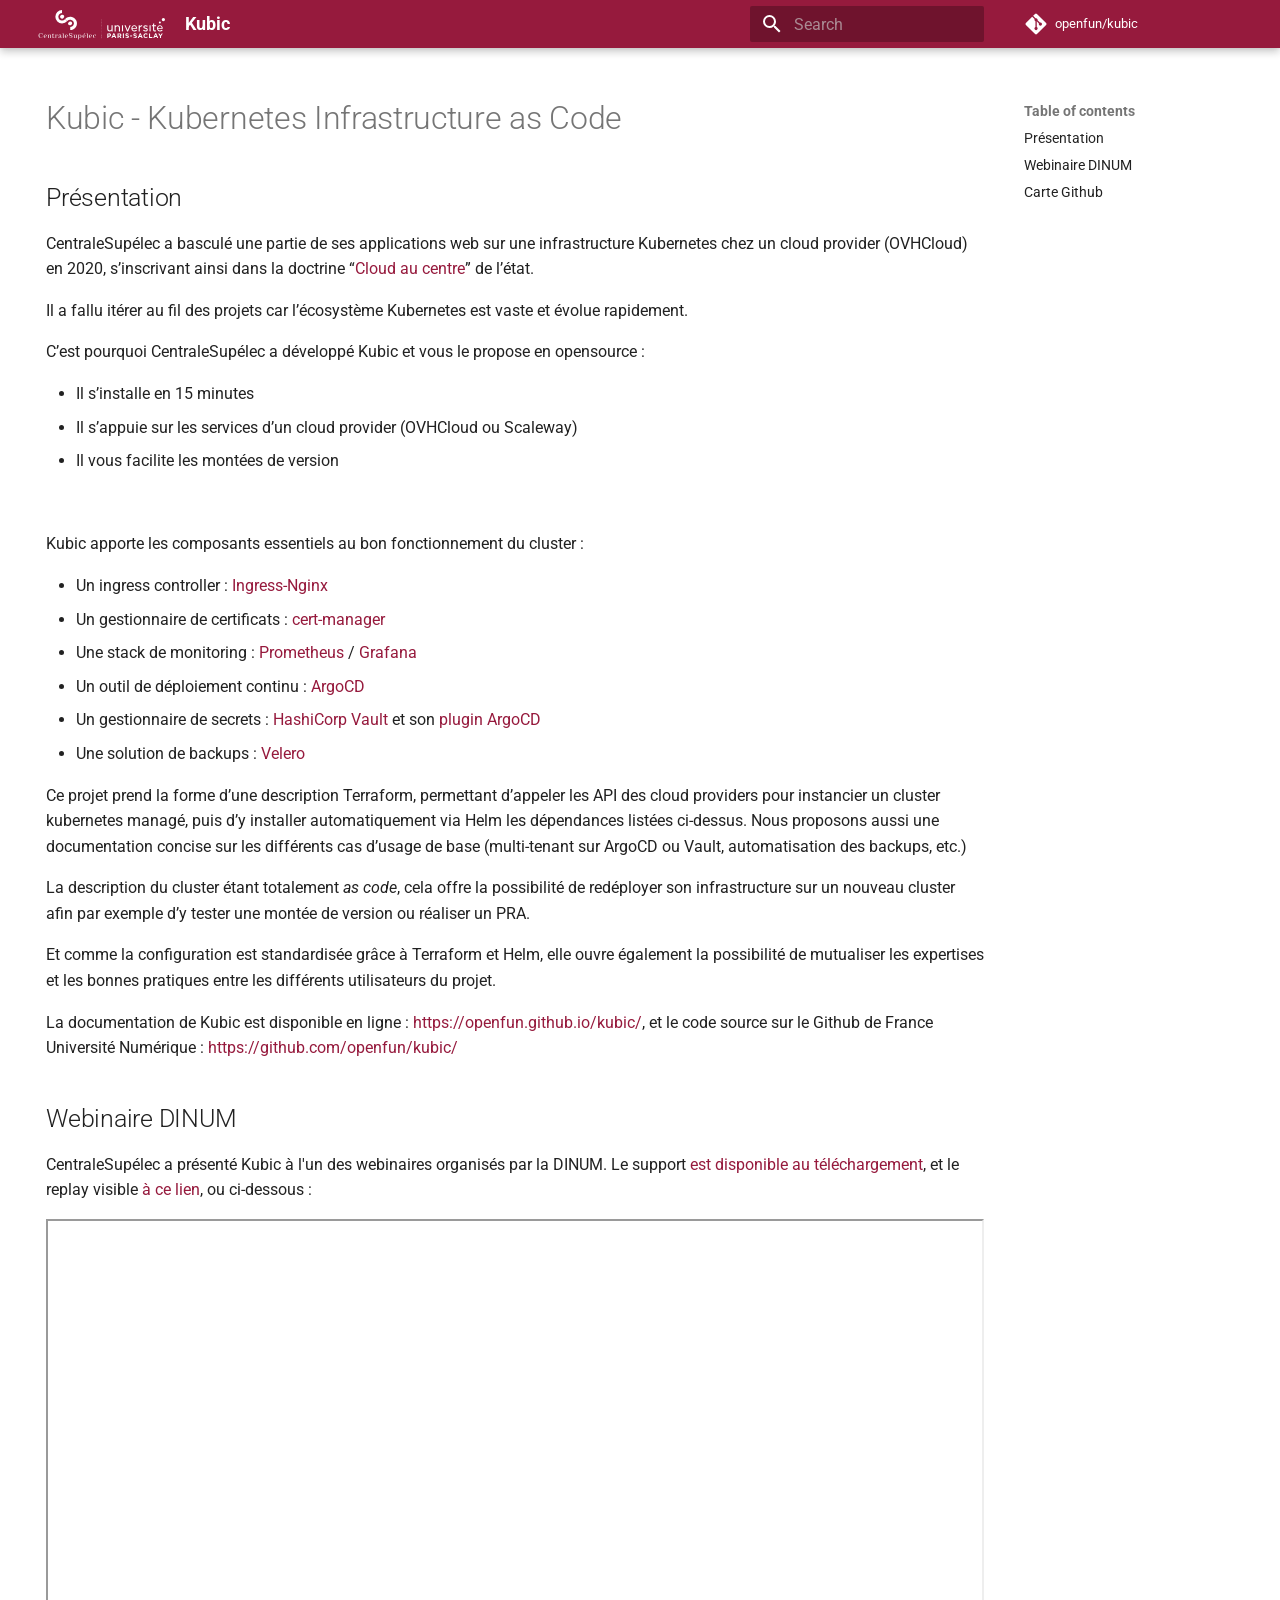
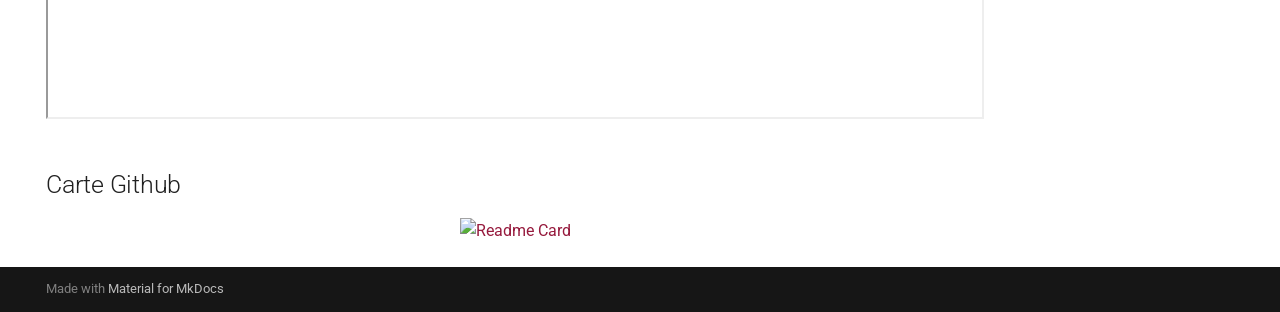
==== commit 2535be5b: "Deployed a2ffd73 with MkDocs version: 1.5.3" ====
--- a/index.html
+++ b/index.html
@@ -16,8 +16,9 @@
       
       
       
+      
       <link rel="icon" href="assets/favicon.ico">
-      <meta name="generator" content="mkdocs-1.4.3, mkdocs-material-9.1.15">
+      <meta name="generator" content="mkdocs-1.5.3, mkdocs-material-9.4.2">
     
     
       
@@ -25,14 +26,17 @@
       
     
     
-      <link rel="stylesheet" href="assets/stylesheets/main.26e3688c.min.css">
-      
-        
-        <link rel="stylesheet" href="assets/stylesheets/palette.ecc896b0.min.css">
-      
-      
-
-    
+      <link rel="stylesheet" href="assets/stylesheets/main.d451bc0e.min.css">
+      
+        
+        <link rel="stylesheet" href="assets/stylesheets/palette.a5377069.min.css">
+      
+      
+
+
+    
+    
+      
     
     
       
@@ -93,6 +97,7 @@
 
     </a>
     <label class="md-header__button md-icon" for="__drawer">
+      
       <svg xmlns="http://www.w3.org/2000/svg" viewBox="0 0 24 24"><path d="M3 6h18v2H3V6m0 5h18v2H3v-2m0 5h18v2H3v-2Z"/></svg>
     </label>
     <div class="md-header__title" data-md-component="header-title">
@@ -117,6 +122,7 @@
     
     
       <label class="md-header__button md-icon" for="__search">
+        
         <svg xmlns="http://www.w3.org/2000/svg" viewBox="0 0 24 24"><path d="M9.5 3A6.5 6.5 0 0 1 16 9.5c0 1.61-.59 3.09-1.56 4.23l.27.27h.79l5 5-1.5 1.5-5-5v-.79l-.27-.27A6.516 6.516 0 0 1 9.5 16 6.5 6.5 0 0 1 3 9.5 6.5 6.5 0 0 1 9.5 3m0 2C7 5 5 7 5 9.5S7 14 9.5 14 14 12 14 9.5 12 5 9.5 5Z"/></svg>
       </label>
       <div class="md-search" data-md-component="search" role="dialog">
@@ -125,12 +131,15 @@
     <form class="md-search__form" name="search">
       <input type="text" class="md-search__input" name="query" aria-label="Search" placeholder="Search" autocapitalize="off" autocorrect="off" autocomplete="off" spellcheck="false" data-md-component="search-query" required>
       <label class="md-search__icon md-icon" for="__search">
+        
         <svg xmlns="http://www.w3.org/2000/svg" viewBox="0 0 24 24"><path d="M9.5 3A6.5 6.5 0 0 1 16 9.5c0 1.61-.59 3.09-1.56 4.23l.27.27h.79l5 5-1.5 1.5-5-5v-.79l-.27-.27A6.516 6.516 0 0 1 9.5 16 6.5 6.5 0 0 1 3 9.5 6.5 6.5 0 0 1 9.5 3m0 2C7 5 5 7 5 9.5S7 14 9.5 14 14 12 14 9.5 12 5 9.5 5Z"/></svg>
+        
         <svg xmlns="http://www.w3.org/2000/svg" viewBox="0 0 24 24"><path d="M20 11v2H8l5.5 5.5-1.42 1.42L4.16 12l7.92-7.92L13.5 5.5 8 11h12Z"/></svg>
       </label>
       <nav class="md-search__options" aria-label="Search">
         
         <button type="reset" class="md-search__icon md-icon" title="Clear" aria-label="Clear" tabindex="-1">
+          
           <svg xmlns="http://www.w3.org/2000/svg" viewBox="0 0 24 24"><path d="M19 6.41 17.59 5 12 10.59 6.41 5 5 6.41 10.59 12 5 17.59 6.41 19 12 13.41 17.59 19 19 17.59 13.41 12 19 6.41Z"/></svg>
         </button>
       </nav>
@@ -154,7 +163,7 @@
         <a href="https://github.com/openfun/kubic" title="Go to repository" class="md-source" data-md-component="source">
   <div class="md-source__icon md-icon">
     
-    <svg xmlns="http://www.w3.org/2000/svg" viewBox="0 0 448 512"><!--! Font Awesome Free 6.4.0 by @fontawesome - https://fontawesome.com License - https://fontawesome.com/license/free (Icons: CC BY 4.0, Fonts: SIL OFL 1.1, Code: MIT License) Copyright 2023 Fonticons, Inc.--><path d="M439.55 236.05 244 40.45a28.87 28.87 0 0 0-40.81 0l-40.66 40.63 51.52 51.52c27.06-9.14 52.68 16.77 43.39 43.68l49.66 49.66c34.23-11.8 61.18 31 35.47 56.69-26.49 26.49-70.21-2.87-56-37.34L240.22 199v121.85c25.3 12.54 22.26 41.85 9.08 55a34.34 34.34 0 0 1-48.55 0c-17.57-17.6-11.07-46.91 11.25-56v-123c-20.8-8.51-24.6-30.74-18.64-45L142.57 101 8.45 235.14a28.86 28.86 0 0 0 0 40.81l195.61 195.6a28.86 28.86 0 0 0 40.8 0l194.69-194.69a28.86 28.86 0 0 0 0-40.81z"/></svg>
+    <svg xmlns="http://www.w3.org/2000/svg" viewBox="0 0 448 512"><!--! Font Awesome Free 6.4.2 by @fontawesome - https://fontawesome.com License - https://fontawesome.com/license/free (Icons: CC BY 4.0, Fonts: SIL OFL 1.1, Code: MIT License) Copyright 2023 Fonticons, Inc.--><path d="M439.55 236.05 244 40.45a28.87 28.87 0 0 0-40.81 0l-40.66 40.63 51.52 51.52c27.06-9.14 52.68 16.77 43.39 43.68l49.66 49.66c34.23-11.8 61.18 31 35.47 56.69-26.49 26.49-70.21-2.87-56-37.34L240.22 199v121.85c25.3 12.54 22.26 41.85 9.08 55a34.34 34.34 0 0 1-48.55 0c-17.57-17.6-11.07-46.91 11.25-56v-123c-20.8-8.51-24.6-30.74-18.64-45L142.57 101 8.45 235.14a28.86 28.86 0 0 0 0 40.81l195.61 195.6a28.86 28.86 0 0 0 40.8 0l194.69-194.69a28.86 28.86 0 0 0 0-40.81z"/></svg>
   </div>
   <div class="md-source__repository">
     openfun/kubic
@@ -178,12 +187,15 @@
           
             
               
-              <div class="md-sidebar md-sidebar--primary" data-md-component="sidebar" data-md-type="navigation" >
+                
+              
+              <div class="md-sidebar md-sidebar--primary" data-md-component="sidebar" data-md-type="navigation" hidden>
                 <div class="md-sidebar__scrollwrap">
                   <div class="md-sidebar__inner">
                     
 
 
+
 <nav class="md-nav md-nav--primary" aria-label="Navigation" data-md-level="0">
   <label class="md-nav__title" for="__drawer">
     <a href="." title="Kubic" class="md-nav__button md-logo" aria-label="Kubic" data-md-component="logo">
@@ -198,7 +210,7 @@
       <a href="https://github.com/openfun/kubic" title="Go to repository" class="md-source" data-md-component="source">
   <div class="md-source__icon md-icon">
     
-    <svg xmlns="http://www.w3.org/2000/svg" viewBox="0 0 448 512"><!--! Font Awesome Free 6.4.0 by @fontawesome - https://fontawesome.com License - https://fontawesome.com/license/free (Icons: CC BY 4.0, Fonts: SIL OFL 1.1, Code: MIT License) Copyright 2023 Fonticons, Inc.--><path d="M439.55 236.05 244 40.45a28.87 28.87 0 0 0-40.81 0l-40.66 40.63 51.52 51.52c27.06-9.14 52.68 16.77 43.39 43.68l49.66 49.66c34.23-11.8 61.18 31 35.47 56.69-26.49 26.49-70.21-2.87-56-37.34L240.22 199v121.85c25.3 12.54 22.26 41.85 9.08 55a34.34 34.34 0 0 1-48.55 0c-17.57-17.6-11.07-46.91 11.25-56v-123c-20.8-8.51-24.6-30.74-18.64-45L142.57 101 8.45 235.14a28.86 28.86 0 0 0 0 40.81l195.61 195.6a28.86 28.86 0 0 0 40.8 0l194.69-194.69a28.86 28.86 0 0 0 0-40.81z"/></svg>
+    <svg xmlns="http://www.w3.org/2000/svg" viewBox="0 0 448 512"><!--! Font Awesome Free 6.4.2 by @fontawesome - https://fontawesome.com License - https://fontawesome.com/license/free (Icons: CC BY 4.0, Fonts: SIL OFL 1.1, Code: MIT License) Copyright 2023 Fonticons, Inc.--><path d="M439.55 236.05 244 40.45a28.87 28.87 0 0 0-40.81 0l-40.66 40.63 51.52 51.52c27.06-9.14 52.68 16.77 43.39 43.68l49.66 49.66c34.23-11.8 61.18 31 35.47 56.69-26.49 26.49-70.21-2.87-56-37.34L240.22 199v121.85c25.3 12.54 22.26 41.85 9.08 55a34.34 34.34 0 0 1-48.55 0c-17.57-17.6-11.07-46.91 11.25-56v-123c-20.8-8.51-24.6-30.74-18.64-45L142.57 101 8.45 235.14a28.86 28.86 0 0 0 0 40.81l195.61 195.6a28.86 28.86 0 0 0 40.8 0l194.69-194.69a28.86 28.86 0 0 0 0-40.81z"/></svg>
   </div>
   <div class="md-source__repository">
     openfun/kubic
@@ -210,8 +222,6 @@
     
       
       
-      
-
   
   
     
@@ -225,9 +235,66 @@
         
       
       
+        <label class="md-nav__link md-nav__link--active" for="__toc">
+          
+  
+  <span class="md-ellipsis">
+    Présentation du projet
+  </span>
+  
+
+          <span class="md-nav__icon md-icon"></span>
+        </label>
+      
       <a href="." class="md-nav__link md-nav__link--active">
-        Présentation du projet
+        
+  
+  <span class="md-ellipsis">
+    Présentation du projet
+  </span>
+  
+
       </a>
+      
+        
+
+<nav class="md-nav md-nav--secondary" aria-label="Table of contents">
+  
+  
+  
+    
+  
+  
+    <label class="md-nav__title" for="__toc">
+      <span class="md-nav__icon md-icon"></span>
+      Table of contents
+    </label>
+    <ul class="md-nav__list" data-md-component="toc" data-md-scrollfix>
+      
+        <li class="md-nav__item">
+  <a href="#presentation" class="md-nav__link">
+    Présentation
+  </a>
+  
+</li>
+      
+        <li class="md-nav__item">
+  <a href="#webinaire-dinum" class="md-nav__link">
+    Webinaire DINUM
+  </a>
+  
+</li>
+      
+        <li class="md-nav__item">
+  <a href="#carte-github" class="md-nav__link">
+    Carte Github
+  </a>
+  
+</li>
+      
+    </ul>
+  
+</nav>
       
     </li>
   
@@ -241,6 +308,8 @@
             
             
               
+                
+              
               <div class="md-sidebar md-sidebar--secondary" data-md-component="sidebar" data-md-type="toc" >
                 <div class="md-sidebar__scrollwrap">
                   <div class="md-sidebar__inner">
@@ -253,6 +322,35 @@
     
   
   
+    <label class="md-nav__title" for="__toc">
+      <span class="md-nav__icon md-icon"></span>
+      Table of contents
+    </label>
+    <ul class="md-nav__list" data-md-component="toc" data-md-scrollfix>
+      
+        <li class="md-nav__item">
+  <a href="#presentation" class="md-nav__link">
+    Présentation
+  </a>
+  
+</li>
+      
+        <li class="md-nav__item">
+  <a href="#webinaire-dinum" class="md-nav__link">
+    Webinaire DINUM
+  </a>
+  
+</li>
+      
+        <li class="md-nav__item">
+  <a href="#carte-github" class="md-nav__link">
+    Carte Github
+  </a>
+  
+</li>
+      
+    </ul>
+  
 </nav>
                   </div>
                 </div>
@@ -270,6 +368,7 @@
 
 
 <h1 id="kubic-kubernetes-infrastructure-as-code">Kubic - Kubernetes Infrastructure as Code</h1>
+<h2 id="presentation">Présentation</h2>
 <p>CentraleSupélec a basculé une partie de ses applications web sur une infrastructure Kubernetes chez un cloud provider (OVHCloud) en 2020, s’inscrivant ainsi dans la doctrine “<a href="https://www.numerique.gouv.fr/services/cloud/doctrine/">Cloud au centre</a>” de l’état.</p>
 <p>Il a fallu itérer au fil des projets car l’écosystème Kubernetes est vaste et évolue rapidement.</p>
 <p>C’est pourquoi CentraleSupélec a développé Kubic et vous le propose en opensource :</p>
@@ -292,12 +391,18 @@
 <p>La description du cluster étant totalement <em>as code</em>, cela offre la possibilité de redéployer son infrastructure sur un nouveau cluster afin par exemple d’y tester une montée de version ou réaliser un PRA.</p>
 <p>Et comme la configuration est standardisée grâce à Terraform et Helm, elle ouvre également la possibilité de mutualiser les expertises et les bonnes pratiques entre les différents utilisateurs du projet.</p>
 <p>La documentation de Kubic est disponible en ligne : <a href="https://openfun.github.io/kubic/">https://openfun.github.io/kubic/</a>, et le code source sur le Github de France Université Numérique : <a href="https://github.com/openfun/kubic/">https://github.com/openfun/kubic/</a></p>
-<p><br /></p>
+<h2 id="webinaire-dinum">Webinaire DINUM</h2>
+<p>CentraleSupélec a présenté Kubic à l'un des webinaires organisés par la DINUM. Le support <a href="pdf/Kubic%20-%20Webinaire%20DINUM.pdf">est disponible au téléchargement</a>, et le replay visible <a href="https://bbb-dinum-scalelite.visio.education.fr/playback/presentation/2.3/26f6fa253cf483b89bcb8a3c8b41ddbfab504abd-1695289280656">à ce lien</a>, ou ci-dessous :</p>
+<iframe src="https://bbb-dinum-scalelite.visio.education.fr/playback/presentation/2.3/26f6fa253cf483b89bcb8a3c8b41ddbfab504abd-1695289280656" allowfullscreen style="width:100%; height:500px"></iframe>
+
+<h2 id="carte-github">Carte Github</h2>
 <p align="center">
     <a href="https://github.com/openfun/kubic"><img alt="Readme Card" src="https://github-readme-stats.vercel.app/api/pin/?username=openfun&repo=kubic" /></a>
 </p>
 
 
+
+  
 
 
 
@@ -333,10 +438,10 @@
       <div class="md-dialog__inner md-typeset"></div>
     </div>
     
-    <script id="__config" type="application/json">{"base": ".", "features": [], "search": "assets/javascripts/workers/search.208ed371.min.js", "translations": {"clipboard.copied": "Copied to clipboard", "clipboard.copy": "Copy to clipboard", "search.result.more.one": "1 more on this page", "search.result.more.other": "# more on this page", "search.result.none": "No matching documents", "search.result.one": "1 matching document", "search.result.other": "# matching documents", "search.result.placeholder": "Type to start searching", "search.result.term.missing": "Missing", "select.version": "Select version"}}</script>
-    
-    
-      <script src="assets/javascripts/bundle.b4d07000.min.js"></script>
+    <script id="__config" type="application/json">{"base": ".", "features": [], "search": "assets/javascripts/workers/search.a264c092.min.js", "translations": {"clipboard.copied": "Copied to clipboard", "clipboard.copy": "Copy to clipboard", "search.result.more.one": "1 more on this page", "search.result.more.other": "# more on this page", "search.result.none": "No matching documents", "search.result.one": "1 matching document", "search.result.other": "# matching documents", "search.result.placeholder": "Type to start searching", "search.result.term.missing": "Missing", "select.version": "Select version"}}</script>
+    
+    
+      <script src="assets/javascripts/bundle.726fbb30.min.js"></script>
       
     
   </body>
--- a/assets/stylesheets/main.d451bc0e.min.css
+++ b/assets/stylesheets/main.d451bc0e.min.css
@@ -0,0 +1 @@
+@charset "UTF-8";html{-webkit-text-size-adjust:none;-moz-text-size-adjust:none;text-size-adjust:none;box-sizing:border-box}*,:after,:before{box-sizing:inherit}@media (prefers-reduced-motion){*,:after,:before{transition:none!important}}body{margin:0}a,button,input,label{-webkit-tap-highlight-color:transparent}a{color:inherit;text-decoration:none}hr{border:0;box-sizing:initial;display:block;height:.05rem;overflow:visible;padding:0}small{font-size:80%}sub,sup{line-height:1em}img{border-style:none}table{border-collapse:initial;border-spacing:0}td,th{font-weight:400;vertical-align:top}button{background:#0000;border:0;font-family:inherit;font-size:inherit;margin:0;padding:0}input{border:0;outline:none}:root{--md-primary-fg-color:#4051b5;--md-primary-fg-color--light:#5d6cc0;--md-primary-fg-color--dark:#303fa1;--md-primary-bg-color:#fff;--md-primary-bg-color--light:#ffffffb3;--md-accent-fg-color:#526cfe;--md-accent-fg-color--transparent:#526cfe1a;--md-accent-bg-color:#fff;--md-accent-bg-color--light:#ffffffb3}[data-md-color-scheme=default]{color-scheme:light}[data-md-color-scheme=default] img[src$="#gh-dark-mode-only"],[data-md-color-scheme=default] img[src$="#only-dark"]{display:none}:root,[data-md-color-scheme=default]{--md-hue:225deg;--md-default-fg-color:#000000de;--md-default-fg-color--light:#0000008a;--md-default-fg-color--lighter:#00000052;--md-default-fg-color--lightest:#00000012;--md-default-bg-color:#fff;--md-default-bg-color--light:#ffffffb3;--md-default-bg-color--lighter:#ffffff4d;--md-default-bg-color--lightest:#ffffff1f;--md-code-fg-color:#36464e;--md-code-bg-color:#f5f5f5;--md-code-hl-color:#4287ff;--md-code-hl-color--light:#4287ff1a;--md-code-hl-number-color:#d52a2a;--md-code-hl-special-color:#db1457;--md-code-hl-function-color:#a846b9;--md-code-hl-constant-color:#6e59d9;--md-code-hl-keyword-color:#3f6ec6;--md-code-hl-string-color:#1c7d4d;--md-code-hl-name-color:var(--md-code-fg-color);--md-code-hl-operator-color:var(--md-default-fg-color--light);--md-code-hl-punctuation-color:var(--md-default-fg-color--light);--md-code-hl-comment-color:var(--md-default-fg-color--light);--md-code-hl-generic-color:var(--md-default-fg-color--light);--md-code-hl-variable-color:var(--md-default-fg-color--light);--md-typeset-color:var(--md-default-fg-color);--md-typeset-a-color:var(--md-primary-fg-color);--md-typeset-del-color:#f5503d26;--md-typeset-ins-color:#0bd57026;--md-typeset-kbd-color:#fafafa;--md-typeset-kbd-accent-color:#fff;--md-typeset-kbd-border-color:#b8b8b8;--md-typeset-mark-color:#ffff0080;--md-typeset-table-color:#0000001f;--md-typeset-table-color--light:rgba(0,0,0,.035);--md-admonition-fg-color:var(--md-default-fg-color);--md-admonition-bg-color:var(--md-default-bg-color);--md-warning-fg-color:#000000de;--md-warning-bg-color:#ff9;--md-footer-fg-color:#fff;--md-footer-fg-color--light:#ffffffb3;--md-footer-fg-color--lighter:#ffffff73;--md-footer-bg-color:#000000de;--md-footer-bg-color--dark:#00000052;--md-shadow-z1:0 0.2rem 0.5rem #0000000d,0 0 0.05rem #0000001a;--md-shadow-z2:0 0.2rem 0.5rem #0000001a,0 0 0.05rem #00000040;--md-shadow-z3:0 0.2rem 0.5rem #0003,0 0 0.05rem #00000059}.md-icon svg{fill:currentcolor;display:block;height:1.2rem;width:1.2rem}body{-webkit-font-smoothing:antialiased;-moz-osx-font-smoothing:grayscale;--md-text-font-family:var(--md-text-font,_),-apple-system,BlinkMacSystemFont,Helvetica,Arial,sans-serif;--md-code-font-family:var(--md-code-font,_),SFMono-Regular,Consolas,Menlo,monospace}aside,body,input{font-feature-settings:"kern","liga";color:var(--md-typeset-color);font-family:var(--md-text-font-family)}code,kbd,pre{font-feature-settings:"kern";font-family:var(--md-code-font-family)}:root{--md-typeset-table-sort-icon:url('data:image/svg+xml;charset=utf-8,<svg xmlns="http://www.w3.org/2000/svg" viewBox="0 0 24 24"><path d="m18 21-4-4h3V7h-3l4-4 4 4h-3v10h3M2 19v-2h10v2M2 13v-2h7v2M2 7V5h4v2H2Z"/></svg>');--md-typeset-table-sort-icon--asc:url('data:image/svg+xml;charset=utf-8,<svg xmlns="http://www.w3.org/2000/svg" viewBox="0 0 24 24"><path d="M19 17h3l-4 4-4-4h3V3h2M2 17h10v2H2M6 5v2H2V5m0 6h7v2H2v-2Z"/></svg>');--md-typeset-table-sort-icon--desc:url('data:image/svg+xml;charset=utf-8,<svg xmlns="http://www.w3.org/2000/svg" viewBox="0 0 24 24"><path d="M19 7h3l-4-4-4 4h3v14h2M2 17h10v2H2M6 5v2H2V5m0 6h7v2H2v-2Z"/></svg>')}.md-typeset{-webkit-print-color-adjust:exact;color-adjust:exact;font-size:.8rem;line-height:1.6}@media print{.md-typeset{font-size:.68rem}}.md-typeset blockquote,.md-typeset dl,.md-typeset figure,.md-typeset ol,.md-typeset pre,.md-typeset ul{margin-bottom:1em;margin-top:1em}.md-typeset h1{color:var(--md-default-fg-color--light);font-size:2em;line-height:1.3;margin:0 0 1.25em}.md-typeset h1,.md-typeset h2{font-weight:300;letter-spacing:-.01em}.md-typeset h2{font-size:1.5625em;line-height:1.4;margin:1.6em 0 .64em}.md-typeset h3{font-size:1.25em;font-weight:400;letter-spacing:-.01em;line-height:1.5;margin:1.6em 0 .8em}.md-typeset h2+h3{margin-top:.8em}.md-typeset h4{font-weight:700;letter-spacing:-.01em;margin:1em 0}.md-typeset h5,.md-typeset h6{color:var(--md-default-fg-color--light);font-size:.8em;font-weight:700;letter-spacing:-.01em;margin:1.25em 0}.md-typeset h5{text-transform:uppercase}.md-typeset hr{border-bottom:.05rem solid var(--md-default-fg-color--lightest);display:flow-root;margin:1.5em 0}.md-typeset a{color:var(--md-typeset-a-color);word-break:break-word}.md-typeset a,.md-typeset a:before{transition:color 125ms}.md-typeset a:focus,.md-typeset a:hover{color:var(--md-accent-fg-color)}.md-typeset a:focus code,.md-typeset a:hover code{background-color:var(--md-accent-fg-color--transparent)}.md-typeset a code{color:currentcolor;transition:background-color 125ms}.md-typeset a.focus-visible{outline-color:var(--md-accent-fg-color);outline-offset:.2rem}.md-typeset code,.md-typeset kbd,.md-typeset pre{color:var(--md-code-fg-color);direction:ltr;font-variant-ligatures:none}@media print{.md-typeset code,.md-typeset kbd,.md-typeset pre{white-space:pre-wrap}}.md-typeset code{background-color:var(--md-code-bg-color);border-radius:.1rem;-webkit-box-decoration-break:clone;box-decoration-break:clone;font-size:.85em;padding:0 .2941176471em;word-break:break-word}.md-typeset code:not(.focus-visible){-webkit-tap-highlight-color:transparent;outline:none}.md-typeset pre{display:flow-root;line-height:1.4;position:relative}.md-typeset pre>code{-webkit-box-decoration-break:slice;box-decoration-break:slice;box-shadow:none;display:block;margin:0;outline-color:var(--md-accent-fg-color);overflow:auto;padding:.7720588235em 1.1764705882em;scrollbar-color:var(--md-default-fg-color--lighter) #0000;scrollbar-width:thin;touch-action:auto;word-break:normal}.md-typeset pre>code:hover{scrollbar-color:var(--md-accent-fg-color) #0000}.md-typeset pre>code::-webkit-scrollbar{height:.2rem;width:.2rem}.md-typeset pre>code::-webkit-scrollbar-thumb{background-color:var(--md-default-fg-color--lighter)}.md-typeset pre>code::-webkit-scrollbar-thumb:hover{background-color:var(--md-accent-fg-color)}.md-typeset kbd{background-color:var(--md-typeset-kbd-color);border-radius:.1rem;box-shadow:0 .1rem 0 .05rem var(--md-typeset-kbd-border-color),0 .1rem 0 var(--md-typeset-kbd-border-color),0 -.1rem .2rem var(--md-typeset-kbd-accent-color) inset;color:var(--md-default-fg-color);display:inline-block;font-size:.75em;padding:0 .6666666667em;vertical-align:text-top;word-break:break-word}.md-typeset mark{background-color:var(--md-typeset-mark-color);-webkit-box-decoration-break:clone;box-decoration-break:clone;color:inherit;word-break:break-word}.md-typeset abbr{border-bottom:.05rem dotted var(--md-default-fg-color--light);cursor:help;text-decoration:none}@media (hover:none){.md-typeset abbr[title]:focus:after,.md-typeset abbr[title]:hover:after{background-color:var(--md-default-fg-color);border-radius:.1rem;box-shadow:var(--md-shadow-z3);color:var(--md-default-bg-color);content:attr(title);font-size:.7rem;left:.8rem;margin-top:2em;padding:.2rem .3rem;position:absolute;right:.8rem}}.md-typeset small{opacity:.75}[dir=ltr] .md-typeset sub,[dir=ltr] .md-typeset sup{margin-left:.078125em}[dir=rtl] .md-typeset sub,[dir=rtl] .md-typeset sup{margin-right:.078125em}[dir=ltr] .md-typeset blockquote{padding-left:.6rem}[dir=rtl] .md-typeset blockquote{padding-right:.6rem}[dir=ltr] .md-typeset blockquote{border-left:.2rem solid var(--md-default-fg-color--lighter)}[dir=rtl] .md-typeset blockquote{border-right:.2rem solid var(--md-default-fg-color--lighter)}.md-typeset blockquote{color:var(--md-default-fg-color--light);margin-left:0;margin-right:0}.md-typeset ul{list-style-type:disc}[dir=ltr] .md-typeset ol,[dir=ltr] .md-typeset ul{margin-left:.625em}[dir=rtl] .md-typeset ol,[dir=rtl] .md-typeset ul{margin-right:.625em}.md-typeset ol,.md-typeset ul{padding:0}.md-typeset ol:not([hidden]),.md-typeset ul:not([hidden]){display:flow-root}.md-typeset ol ol,.md-typeset ul ol{list-style-type:lower-alpha}.md-typeset ol ol ol,.md-typeset ul ol ol{list-style-type:lower-roman}[dir=ltr] .md-typeset ol li,[dir=ltr] .md-typeset ul li{margin-left:1.25em}[dir=rtl] .md-typeset ol li,[dir=rtl] .md-typeset ul li{margin-right:1.25em}.md-typeset ol li,.md-typeset ul li{margin-bottom:.5em}.md-typeset ol li blockquote,.md-typeset ol li p,.md-typeset ul li blockquote,.md-typeset ul li p{margin:.5em 0}.md-typeset ol li:last-child,.md-typeset ul li:last-child{margin-bottom:0}[dir=ltr] .md-typeset ol li ol,[dir=ltr] .md-typeset ol li ul,[dir=ltr] .md-typeset ul li ol,[dir=ltr] .md-typeset ul li ul{margin-left:.625em}[dir=rtl] .md-typeset ol li ol,[dir=rtl] .md-typeset ol li ul,[dir=rtl] .md-typeset ul li ol,[dir=rtl] .md-typeset ul li ul{margin-right:.625em}.md-typeset ol li ol,.md-typeset ol li ul,.md-typeset ul li ol,.md-typeset ul li ul{margin-bottom:.5em;margin-top:.5em}[dir=ltr] .md-typeset dd{margin-left:1.875em}[dir=rtl] .md-typeset dd{margin-right:1.875em}.md-typeset dd{margin-bottom:1.5em;margin-top:1em}.md-typeset img,.md-typeset svg,.md-typeset video{height:auto;max-width:100%}.md-typeset img[align=left]{margin:1em 1em 1em 0}.md-typeset img[align=right]{margin:1em 0 1em 1em}.md-typeset img[align]:only-child{margin-top:0}.md-typeset figure{display:flow-root;margin:1em auto;max-width:100%;text-align:center;width:-webkit-fit-content;width:-moz-fit-content;width:fit-content}.md-typeset figure img{display:block}.md-typeset figcaption{font-style:italic;margin:1em auto;max-width:24rem}.md-typeset iframe{max-width:100%}.md-typeset table:not([class]){background-color:var(--md-default-bg-color);border:.05rem solid var(--md-typeset-table-color);border-radius:.1rem;display:inline-block;font-size:.64rem;max-width:100%;overflow:auto;touch-action:auto}@media print{.md-typeset table:not([class]){display:table}}.md-typeset table:not([class])+*{margin-top:1.5em}.md-typeset table:not([class]) td>:first-child,.md-typeset table:not([class]) th>:first-child{margin-top:0}.md-typeset table:not([class]) td>:last-child,.md-typeset table:not([class]) th>:last-child{margin-bottom:0}.md-typeset table:not([class]) td:not([align]),.md-typeset table:not([class]) th:not([align]){text-align:left}[dir=rtl] .md-typeset table:not([class]) td:not([align]),[dir=rtl] .md-typeset table:not([class]) th:not([align]){text-align:right}.md-typeset table:not([class]) th{font-weight:700;min-width:5rem;padding:.9375em 1.25em;vertical-align:top}.md-typeset table:not([class]) td{border-top:.05rem solid var(--md-typeset-table-color);padding:.9375em 1.25em;vertical-align:top}.md-typeset table:not([class]) tbody tr{transition:background-color 125ms}.md-typeset table:not([class]) tbody tr:hover{background-color:var(--md-typeset-table-color--light);box-shadow:0 .05rem 0 var(--md-default-bg-color) inset}.md-typeset table:not([class]) a{word-break:normal}.md-typeset table th[role=columnheader]{cursor:pointer}[dir=ltr] .md-typeset table th[role=columnheader]:after{margin-left:.5em}[dir=rtl] .md-typeset table th[role=columnheader]:after{margin-right:.5em}.md-typeset table th[role=columnheader]:after{content:"";display:inline-block;height:1.2em;-webkit-mask-image:var(--md-typeset-table-sort-icon);mask-image:var(--md-typeset-table-sort-icon);-webkit-mask-repeat:no-repeat;mask-repeat:no-repeat;-webkit-mask-size:contain;mask-size:contain;transition:background-color 125ms;vertical-align:text-bottom;width:1.2em}.md-typeset table th[role=columnheader]:hover:after{background-color:var(--md-default-fg-color--lighter)}.md-typeset table th[role=columnheader][aria-sort=ascending]:after{background-color:var(--md-default-fg-color--light);-webkit-mask-image:var(--md-typeset-table-sort-icon--asc);mask-image:var(--md-typeset-table-sort-icon--asc)}.md-typeset table th[role=columnheader][aria-sort=descending]:after{background-color:var(--md-default-fg-color--light);-webkit-mask-image:var(--md-typeset-table-sort-icon--desc);mask-image:var(--md-typeset-table-sort-icon--desc)}.md-typeset__scrollwrap{margin:1em -.8rem;overflow-x:auto;touch-action:auto}.md-typeset__table{display:inline-block;margin-bottom:.5em;padding:0 .8rem}@media print{.md-typeset__table{display:block}}html .md-typeset__table table{display:table;margin:0;overflow:hidden;width:100%}@media screen and (max-width:44.9375em){.md-content__inner>pre{margin:1em -.8rem}.md-content__inner>pre code{border-radius:0}}.md-typeset .md-author{display:block;flex-shrink:0;height:1.6rem;overflow:hidden;position:relative;transition:color 125ms,transform 125ms;width:1.6rem}.md-typeset .md-author img{border-radius:100%;display:block}.md-typeset .md-author--more{background:var(--md-default-fg-color--lightest);color:var(--md-default-fg-color--lighter);font-size:.6rem;font-weight:700;line-height:1.6rem;text-align:center}.md-typeset .md-author--long{height:2.4rem;width:2.4rem}.md-typeset a.md-author{transform:scale(1)}.md-typeset a.md-author img{filter:grayscale(100%) opacity(75%);transition:filter 125ms}.md-typeset a.md-author:focus,.md-typeset a.md-author:hover{transform:scale(1.1);z-index:1}.md-typeset a.md-author:focus img,.md-typeset a.md-author:hover img{filter:grayscale(0)}.md-banner{background-color:var(--md-footer-bg-color);color:var(--md-footer-fg-color);overflow:auto}@media print{.md-banner{display:none}}.md-banner--warning{background-color:var(--md-warning-bg-color);color:var(--md-warning-fg-color)}.md-banner__inner{font-size:.7rem;margin:.6rem auto;padding:0 .8rem}[dir=ltr] .md-banner__button{float:right}[dir=rtl] .md-banner__button{float:left}.md-banner__button{color:inherit;cursor:pointer;transition:opacity .25s}.no-js .md-banner__button{display:none}.md-banner__button:hover{opacity:.7}html{font-size:125%;height:100%;overflow-x:hidden}@media screen and (min-width:100em){html{font-size:137.5%}}@media screen and (min-width:125em){html{font-size:150%}}body{background-color:var(--md-default-bg-color);display:flex;flex-direction:column;font-size:.5rem;min-height:100%;position:relative;width:100%}@media print{body{display:block}}@media screen and (max-width:59.9375em){body[data-md-scrolllock]{position:fixed}}.md-grid{margin-left:auto;margin-right:auto;max-width:61rem}.md-container{display:flex;flex-direction:column;flex-grow:1}@media print{.md-container{display:block}}.md-main{flex-grow:1}.md-main__inner{display:flex;height:100%;margin-top:1.5rem}.md-ellipsis{overflow:hidden;text-overflow:ellipsis}.md-toggle{display:none}.md-option{height:0;opacity:0;position:absolute;width:0}.md-option:checked+label:not([hidden]){display:block}.md-option.focus-visible+label{outline-color:var(--md-accent-fg-color);outline-style:auto}.md-skip{background-color:var(--md-default-fg-color);border-radius:.1rem;color:var(--md-default-bg-color);font-size:.64rem;margin:.5rem;opacity:0;outline-color:var(--md-accent-fg-color);padding:.3rem .5rem;position:fixed;transform:translateY(.4rem);z-index:-1}.md-skip:focus{opacity:1;transform:translateY(0);transition:transform .25s cubic-bezier(.4,0,.2,1),opacity 175ms 75ms;z-index:10}@page{margin:25mm}:root{--md-clipboard-icon:url('data:image/svg+xml;charset=utf-8,<svg xmlns="http://www.w3.org/2000/svg" viewBox="0 0 24 24"><path d="M19 21H8V7h11m0-2H8a2 2 0 0 0-2 2v14a2 2 0 0 0 2 2h11a2 2 0 0 0 2-2V7a2 2 0 0 0-2-2m-3-4H4a2 2 0 0 0-2 2v14h2V3h12V1Z"/></svg>')}.md-clipboard{border-radius:.1rem;color:var(--md-default-fg-color--lightest);cursor:pointer;height:1.5em;outline-color:var(--md-accent-fg-color);outline-offset:.1rem;position:absolute;right:.5em;top:.5em;transition:color .25s;width:1.5em;z-index:1}@media print{.md-clipboard{display:none}}.md-clipboard:not(.focus-visible){-webkit-tap-highlight-color:transparent;outline:none}:hover>.md-clipboard{color:var(--md-default-fg-color--light)}.md-clipboard:focus,.md-clipboard:hover{color:var(--md-accent-fg-color)}.md-clipboard:after{background-color:currentcolor;content:"";display:block;height:1.125em;margin:0 auto;-webkit-mask-image:var(--md-clipboard-icon);mask-image:var(--md-clipboard-icon);-webkit-mask-position:center;mask-position:center;-webkit-mask-repeat:no-repeat;mask-repeat:no-repeat;-webkit-mask-size:contain;mask-size:contain;width:1.125em}.md-clipboard--inline{cursor:pointer}.md-clipboard--inline code{transition:color .25s,background-color .25s}.md-clipboard--inline:focus code,.md-clipboard--inline:hover code{background-color:var(--md-accent-fg-color--transparent);color:var(--md-accent-fg-color)}@keyframes consent{0%{opacity:0;transform:translateY(100%)}to{opacity:1;transform:translateY(0)}}@keyframes overlay{0%{opacity:0}to{opacity:1}}.md-consent__overlay{animation:overlay .25s both;-webkit-backdrop-filter:blur(.1rem);backdrop-filter:blur(.1rem);background-color:#0000008a;height:100%;opacity:1;position:fixed;top:0;width:100%;z-index:5}.md-consent__inner{animation:consent .5s cubic-bezier(.1,.7,.1,1) both;background-color:var(--md-default-bg-color);border:0;border-radius:.1rem;bottom:0;box-shadow:0 0 .2rem #0000001a,0 .2rem .4rem #0003;max-height:100%;overflow:auto;padding:0;position:fixed;width:100%;z-index:5}.md-consent__form{padding:.8rem}.md-consent__settings{display:none;margin:1em 0}input:checked+.md-consent__settings{display:block}.md-consent__controls{margin-bottom:.8rem}.md-typeset .md-consent__controls .md-button{display:inline}@media screen and (max-width:44.9375em){.md-typeset .md-consent__controls .md-button{display:block;margin-top:.4rem;text-align:center;width:100%}}.md-consent label{cursor:pointer}.md-content{flex-grow:1;min-width:0}.md-content__inner{margin:0 .8rem 1.2rem;padding-top:.6rem}@media screen and (min-width:76.25em){[dir=ltr] .md-sidebar--primary:not([hidden])~.md-content>.md-content__inner{margin-left:1.2rem}[dir=ltr] .md-sidebar--secondary:not([hidden])~.md-content>.md-content__inner,[dir=rtl] .md-sidebar--primary:not([hidden])~.md-content>.md-content__inner{margin-right:1.2rem}[dir=rtl] .md-sidebar--secondary:not([hidden])~.md-content>.md-content__inner{margin-left:1.2rem}}.md-content__inner:before{content:"";display:block;height:.4rem}.md-content__inner>:last-child{margin-bottom:0}[dir=ltr] .md-content__button{float:right}[dir=rtl] .md-content__button{float:left}[dir=ltr] .md-content__button{margin-left:.4rem}[dir=rtl] .md-content__button{margin-right:.4rem}.md-content__button{margin:.4rem 0;padding:0}@media print{.md-content__button{display:none}}.md-typeset .md-content__button{color:var(--md-default-fg-color--lighter)}.md-content__button svg{display:inline;vertical-align:top}[dir=rtl] .md-content__button svg{transform:scaleX(-1)}[dir=ltr] .md-dialog{right:.8rem}[dir=rtl] .md-dialog{left:.8rem}.md-dialog{background-color:var(--md-default-fg-color);border-radius:.1rem;bottom:.8rem;box-shadow:var(--md-shadow-z3);min-width:11.1rem;opacity:0;padding:.4rem .6rem;pointer-events:none;position:fixed;transform:translateY(100%);transition:transform 0ms .4s,opacity .4s;z-index:4}@media print{.md-dialog{display:none}}.md-dialog--active{opacity:1;pointer-events:auto;transform:translateY(0);transition:transform .4s cubic-bezier(.075,.85,.175,1),opacity .4s}.md-dialog__inner{color:var(--md-default-bg-color);font-size:.7rem}.md-feedback{margin:2em 0 1em;text-align:center}.md-feedback fieldset{border:none;margin:0;padding:0}.md-feedback__title{font-weight:700;margin:1em auto}.md-feedback__inner{position:relative}.md-feedback__list{align-content:baseline;display:flex;flex-wrap:wrap;justify-content:center;position:relative}.md-feedback__list:hover .md-icon:not(:disabled){color:var(--md-default-fg-color--lighter)}:disabled .md-feedback__list{min-height:1.8rem}.md-feedback__icon{color:var(--md-default-fg-color--light);cursor:pointer;flex-shrink:0;margin:0 .1rem;transition:color 125ms}.md-feedback__icon:not(:disabled).md-icon:hover{color:var(--md-accent-fg-color)}.md-feedback__icon:disabled{color:var(--md-default-fg-color--lightest);pointer-events:none}.md-feedback__note{opacity:0;position:relative;transform:translateY(.4rem);transition:transform .4s cubic-bezier(.1,.7,.1,1),opacity .15s}.md-feedback__note>*{margin:0 auto;max-width:16rem}:disabled .md-feedback__note{opacity:1;transform:translateY(0)}.md-footer{background-color:var(--md-footer-bg-color);color:var(--md-footer-fg-color)}@media print{.md-footer{display:none}}.md-footer__inner{justify-content:space-between;overflow:auto;padding:.2rem}.md-footer__inner:not([hidden]){display:flex}.md-footer__link{align-items:end;display:flex;flex-grow:0.01;margin-bottom:.4rem;margin-top:1rem;max-width:100%;outline-color:var(--md-accent-fg-color);overflow:hidden;transition:opacity .25s}.md-footer__link:focus,.md-footer__link:hover{opacity:.7}[dir=rtl] .md-footer__link svg{transform:scaleX(-1)}@media screen and (max-width:44.9375em){.md-footer__link--prev{flex-shrink:0}.md-footer__link--prev .md-footer__title{display:none}}[dir=ltr] .md-footer__link--next{margin-left:auto}[dir=rtl] .md-footer__link--next{margin-right:auto}.md-footer__link--next{text-align:right}[dir=rtl] .md-footer__link--next{text-align:left}.md-footer__title{flex-grow:1;font-size:.9rem;margin-bottom:.7rem;max-width:calc(100% - 2.4rem);padding:0 1rem;white-space:nowrap}.md-footer__button{margin:.2rem;padding:.4rem}.md-footer__direction{font-size:.64rem;opacity:.7}.md-footer-meta{background-color:var(--md-footer-bg-color--dark)}.md-footer-meta__inner{display:flex;flex-wrap:wrap;justify-content:space-between;padding:.2rem}html .md-footer-meta.md-typeset a{color:var(--md-footer-fg-color--light)}html .md-footer-meta.md-typeset a:focus,html .md-footer-meta.md-typeset a:hover{color:var(--md-footer-fg-color)}.md-copyright{color:var(--md-footer-fg-color--lighter);font-size:.64rem;margin:auto .6rem;padding:.4rem 0;width:100%}@media screen and (min-width:45em){.md-copyright{width:auto}}.md-copyright__highlight{color:var(--md-footer-fg-color--light)}.md-social{display:inline-flex;gap:.2rem;margin:0 .4rem;padding:.2rem 0 .6rem}@media screen and (min-width:45em){.md-social{padding:.6rem 0}}.md-social__link{display:inline-block;height:1.6rem;text-align:center;width:1.6rem}.md-social__link:before{line-height:1.9}.md-social__link svg{fill:currentcolor;max-height:.8rem;vertical-align:-25%}.md-typeset .md-button{border:.1rem solid;border-radius:.1rem;color:var(--md-primary-fg-color);cursor:pointer;display:inline-block;font-weight:700;padding:.625em 2em;transition:color 125ms,background-color 125ms,border-color 125ms}.md-typeset .md-button--primary{background-color:var(--md-primary-fg-color);border-color:var(--md-primary-fg-color);color:var(--md-primary-bg-color)}.md-typeset .md-button:focus,.md-typeset .md-button:hover{background-color:var(--md-accent-fg-color);border-color:var(--md-accent-fg-color);color:var(--md-accent-bg-color)}[dir=ltr] .md-typeset .md-input{border-top-left-radius:.1rem}[dir=ltr] .md-typeset .md-input,[dir=rtl] .md-typeset .md-input{border-top-right-radius:.1rem}[dir=rtl] .md-typeset .md-input{border-top-left-radius:.1rem}.md-typeset .md-input{border-bottom:.1rem solid var(--md-default-fg-color--lighter);box-shadow:var(--md-shadow-z1);font-size:.8rem;height:1.8rem;padding:0 .6rem;transition:border .25s,box-shadow .25s}.md-typeset .md-input:focus,.md-typeset .md-input:hover{border-bottom-color:var(--md-accent-fg-color);box-shadow:var(--md-shadow-z2)}.md-typeset .md-input--stretch{width:100%}.md-header{background-color:var(--md-primary-fg-color);box-shadow:0 0 .2rem #0000,0 .2rem .4rem #0000;color:var(--md-primary-bg-color);display:block;left:0;position:sticky;right:0;top:0;z-index:4}@media print{.md-header{display:none}}.md-header[hidden]{transform:translateY(-100%);transition:transform .25s cubic-bezier(.8,0,.6,1),box-shadow .25s}.md-header--shadow{box-shadow:0 0 .2rem #0000001a,0 .2rem .4rem #0003;transition:transform .25s cubic-bezier(.1,.7,.1,1),box-shadow .25s}.md-header__inner{align-items:center;display:flex;padding:0 .2rem}.md-header__button{color:currentcolor;cursor:pointer;margin:.2rem;outline-color:var(--md-accent-fg-color);padding:.4rem;position:relative;transition:opacity .25s;vertical-align:middle;z-index:1}.md-header__button:hover{opacity:.7}.md-header__button:not([hidden]){display:inline-block}.md-header__button:not(.focus-visible){-webkit-tap-highlight-color:transparent;outline:none}.md-header__button.md-logo{margin:.2rem;padding:.4rem}@media screen and (max-width:76.1875em){.md-header__button.md-logo{display:none}}.md-header__button.md-logo img,.md-header__button.md-logo svg{fill:currentcolor;display:block;height:1.2rem;width:auto}@media screen and (min-width:60em){.md-header__button[for=__search]{display:none}}.no-js .md-header__button[for=__search]{display:none}[dir=rtl] .md-header__button[for=__search] svg{transform:scaleX(-1)}@media screen and (min-width:76.25em){.md-header__button[for=__drawer]{display:none}}.md-header__topic{display:flex;max-width:100%;position:absolute;transition:transform .4s cubic-bezier(.1,.7,.1,1),opacity .15s;white-space:nowrap}.md-header__topic+.md-header__topic{opacity:0;pointer-events:none;transform:translateX(1.25rem);transition:transform .4s cubic-bezier(1,.7,.1,.1),opacity .15s;z-index:-1}[dir=rtl] .md-header__topic+.md-header__topic{transform:translateX(-1.25rem)}.md-header__topic:first-child{font-weight:700}[dir=ltr] .md-header__title{margin-left:1rem}[dir=rtl] .md-header__title{margin-right:1rem}[dir=ltr] .md-header__title{margin-right:.4rem}[dir=rtl] .md-header__title{margin-left:.4rem}.md-header__title{flex-grow:1;font-size:.9rem;height:2.4rem;line-height:2.4rem}.md-header__title--active .md-header__topic{opacity:0;pointer-events:none;transform:translateX(-1.25rem);transition:transform .4s cubic-bezier(1,.7,.1,.1),opacity .15s;z-index:-1}[dir=rtl] .md-header__title--active .md-header__topic{transform:translateX(1.25rem)}.md-header__title--active .md-header__topic+.md-header__topic{opacity:1;pointer-events:auto;transform:translateX(0);transition:transform .4s cubic-bezier(.1,.7,.1,1),opacity .15s;z-index:0}.md-header__title>.md-header__ellipsis{height:100%;position:relative;width:100%}.md-header__option{display:flex;flex-shrink:0;max-width:100%;transition:max-width 0ms .25s,opacity .25s .25s;white-space:nowrap}[data-md-toggle=search]:checked~.md-header .md-header__option{max-width:0;opacity:0;transition:max-width 0ms,opacity 0ms}.md-header__option>input{bottom:0}.md-header__source{display:none}@media screen and (min-width:60em){[dir=ltr] .md-header__source{margin-left:1rem}[dir=rtl] .md-header__source{margin-right:1rem}.md-header__source{display:block;max-width:11.7rem;width:11.7rem}}@media screen and (min-width:76.25em){[dir=ltr] .md-header__source{margin-left:1.4rem}[dir=rtl] .md-header__source{margin-right:1.4rem}}.md-meta{color:var(--md-default-fg-color--light);font-size:.7rem;line-height:1.3}.md-meta__list{display:inline-flex;flex-wrap:wrap;list-style:none;margin:0;padding:0}.md-meta__item:not(:last-child):after{content:"·";margin-left:.2rem;margin-right:.2rem}.md-meta__link{color:var(--md-typeset-a-color)}.md-meta__link:focus,.md-meta__link:hover{color:var(--md-accent-fg-color)}.md-draft{background-color:#ff1744;border-radius:.125em;color:#fff;display:inline-block;font-weight:700;padding-left:.5714285714em;padding-right:.5714285714em}:root{--md-nav-icon--prev:url('data:image/svg+xml;charset=utf-8,<svg xmlns="http://www.w3.org/2000/svg" viewBox="0 0 24 24"><path d="M20 11v2H8l5.5 5.5-1.42 1.42L4.16 12l7.92-7.92L13.5 5.5 8 11h12Z"/></svg>');--md-nav-icon--next:url('data:image/svg+xml;charset=utf-8,<svg xmlns="http://www.w3.org/2000/svg" viewBox="0 0 24 24"><path d="M8.59 16.58 13.17 12 8.59 7.41 10 6l6 6-6 6-1.41-1.42Z"/></svg>');--md-toc-icon:url('data:image/svg+xml;charset=utf-8,<svg xmlns="http://www.w3.org/2000/svg" viewBox="0 0 24 24"><path d="M3 9h14V7H3v2m0 4h14v-2H3v2m0 4h14v-2H3v2m16 0h2v-2h-2v2m0-10v2h2V7h-2m0 6h2v-2h-2v2Z"/></svg>')}.md-nav{font-size:.7rem;line-height:1.3}.md-nav__title{color:var(--md-default-fg-color--light);display:block;font-weight:700;overflow:hidden;padding:0 .6rem;text-overflow:ellipsis}.md-nav__title .md-nav__button{display:none}.md-nav__title .md-nav__button img{height:100%;width:auto}.md-nav__title .md-nav__button.md-logo img,.md-nav__title .md-nav__button.md-logo svg{fill:currentcolor;display:block;height:2.4rem;max-width:100%;object-fit:contain;width:auto}.md-nav__list{list-style:none;margin:0;padding:0}.md-nav__link{align-items:flex-start;display:flex;gap:.4rem;margin-top:.625em;scroll-snap-align:start;transition:color 125ms}.md-nav__link--passed{color:var(--md-default-fg-color--light)}.md-nav__item .md-nav__link--active,.md-nav__item .md-nav__link--active code{color:var(--md-typeset-a-color)}.md-nav__link .md-ellipsis{position:relative}[dir=ltr] .md-nav__link .md-icon:last-child{margin-left:auto}[dir=rtl] .md-nav__link .md-icon:last-child{margin-right:auto}.md-nav__link svg{fill:currentcolor;flex-shrink:0;height:1.3em}.md-nav__link[for]:focus,.md-nav__link[for]:hover,.md-nav__link[href]:focus,.md-nav__link[href]:hover{color:var(--md-accent-fg-color);cursor:pointer}.md-nav__link.focus-visible{outline-color:var(--md-accent-fg-color);outline-offset:.2rem}.md-nav--primary .md-nav__link[for=__toc]{display:none}.md-nav--primary .md-nav__link[for=__toc] .md-icon:after{background-color:currentcolor;display:block;height:100%;-webkit-mask-image:var(--md-toc-icon);mask-image:var(--md-toc-icon);width:100%}.md-nav--primary .md-nav__link[for=__toc]~.md-nav{display:none}.md-nav__container>.md-nav__link{margin-top:0}.md-nav__container>.md-nav__link:first-child{flex-grow:1;min-width:0}.md-nav__icon{flex-shrink:0}.md-nav__source{display:none}@media screen and (max-width:76.1875em){.md-nav--primary,.md-nav--primary .md-nav{background-color:var(--md-default-bg-color);display:flex;flex-direction:column;height:100%;left:0;position:absolute;right:0;top:0;z-index:1}.md-nav--primary .md-nav__item,.md-nav--primary .md-nav__title{font-size:.8rem;line-height:1.5}.md-nav--primary .md-nav__title{background-color:var(--md-default-fg-color--lightest);color:var(--md-default-fg-color--light);cursor:pointer;height:5.6rem;line-height:2.4rem;padding:3rem .8rem .2rem;position:relative;white-space:nowrap}[dir=ltr] .md-nav--primary .md-nav__title .md-nav__icon{left:.4rem}[dir=rtl] .md-nav--primary .md-nav__title .md-nav__icon{right:.4rem}.md-nav--primary .md-nav__title .md-nav__icon{display:block;height:1.2rem;margin:.2rem;position:absolute;top:.4rem;width:1.2rem}.md-nav--primary .md-nav__title .md-nav__icon:after{background-color:currentcolor;content:"";display:block;height:100%;-webkit-mask-image:var(--md-nav-icon--prev);mask-image:var(--md-nav-icon--prev);-webkit-mask-position:center;mask-position:center;-webkit-mask-repeat:no-repeat;mask-repeat:no-repeat;-webkit-mask-size:contain;mask-size:contain;width:100%}.md-nav--primary .md-nav__title~.md-nav__list{background-color:var(--md-default-bg-color);box-shadow:0 .05rem 0 var(--md-default-fg-color--lightest) inset;overflow-y:auto;scroll-snap-type:y mandatory;touch-action:pan-y}.md-nav--primary .md-nav__title~.md-nav__list>:first-child{border-top:0}.md-nav--primary .md-nav__title[for=__drawer]{background-color:var(--md-primary-fg-color);color:var(--md-primary-bg-color);font-weight:700}.md-nav--primary .md-nav__title .md-logo{display:block;left:.2rem;margin:.2rem;padding:.4rem;position:absolute;right:.2rem;top:.2rem}.md-nav--primary .md-nav__list{flex:1}.md-nav--primary .md-nav__item{border-top:.05rem solid var(--md-default-fg-color--lightest)}.md-nav--primary .md-nav__item--active>.md-nav__link{color:var(--md-typeset-a-color)}.md-nav--primary .md-nav__item--active>.md-nav__link:focus,.md-nav--primary .md-nav__item--active>.md-nav__link:hover{color:var(--md-accent-fg-color)}.md-nav--primary .md-nav__link{margin-top:0;padding:.6rem .8rem}.md-nav--primary .md-nav__link svg{margin-top:.1em}.md-nav--primary .md-nav__link>.md-nav__link{padding:0}[dir=ltr] .md-nav--primary .md-nav__link .md-nav__icon{margin-right:-.2rem}[dir=rtl] .md-nav--primary .md-nav__link .md-nav__icon{margin-left:-.2rem}.md-nav--primary .md-nav__link .md-nav__icon{font-size:1.2rem;height:1.2rem;width:1.2rem}.md-nav--primary .md-nav__link .md-nav__icon:after{background-color:currentcolor;content:"";display:block;height:100%;-webkit-mask-image:var(--md-nav-icon--next);mask-image:var(--md-nav-icon--next);-webkit-mask-position:center;mask-position:center;-webkit-mask-repeat:no-repeat;mask-repeat:no-repeat;-webkit-mask-size:contain;mask-size:contain;width:100%}[dir=rtl] .md-nav--primary .md-nav__icon:after{transform:scale(-1)}.md-nav--primary .md-nav--secondary .md-nav{background-color:initial;position:static}[dir=ltr] .md-nav--primary .md-nav--secondary .md-nav .md-nav__link{padding-left:1.4rem}[dir=rtl] .md-nav--primary .md-nav--secondary .md-nav .md-nav__link{padding-right:1.4rem}[dir=ltr] .md-nav--primary .md-nav--secondary .md-nav .md-nav .md-nav__link{padding-left:2rem}[dir=rtl] .md-nav--primary .md-nav--secondary .md-nav .md-nav .md-nav__link{padding-right:2rem}[dir=ltr] .md-nav--primary .md-nav--secondary .md-nav .md-nav .md-nav .md-nav__link{padding-left:2.6rem}[dir=rtl] .md-nav--primary .md-nav--secondary .md-nav .md-nav .md-nav .md-nav__link{padding-right:2.6rem}[dir=ltr] .md-nav--primary .md-nav--secondary .md-nav .md-nav .md-nav .md-nav .md-nav__link{padding-left:3.2rem}[dir=rtl] .md-nav--primary .md-nav--secondary .md-nav .md-nav .md-nav .md-nav .md-nav__link{padding-right:3.2rem}.md-nav--secondary{background-color:initial}.md-nav__toggle~.md-nav{display:flex;opacity:0;transform:translateX(100%);transition:transform .25s cubic-bezier(.8,0,.6,1),opacity 125ms 50ms}[dir=rtl] .md-nav__toggle~.md-nav{transform:translateX(-100%)}.md-nav__toggle:checked~.md-nav{opacity:1;transform:translateX(0);transition:transform .25s cubic-bezier(.4,0,.2,1),opacity 125ms 125ms}.md-nav__toggle:checked~.md-nav>.md-nav__list{-webkit-backface-visibility:hidden;backface-visibility:hidden}}@media screen and (max-width:59.9375em){.md-nav--primary .md-nav__link[for=__toc]{display:flex}.md-nav--primary .md-nav__link[for=__toc] .md-icon:after{content:""}.md-nav--primary .md-nav__link[for=__toc]+.md-nav__link{display:none}.md-nav--primary .md-nav__link[for=__toc]~.md-nav{display:flex}.md-nav__source{background-color:var(--md-primary-fg-color--dark);color:var(--md-primary-bg-color);display:block;padding:0 .2rem}}@media screen and (min-width:60em) and (max-width:76.1875em){.md-nav--integrated .md-nav__link[for=__toc]{display:flex}.md-nav--integrated .md-nav__link[for=__toc] .md-icon:after{content:""}.md-nav--integrated .md-nav__link[for=__toc]+.md-nav__link{display:none}.md-nav--integrated .md-nav__link[for=__toc]~.md-nav{display:flex}}@media screen and (min-width:60em){.md-nav{margin-bottom:-.4rem}.md-nav--secondary .md-nav__title{background:var(--md-default-bg-color);box-shadow:0 0 .4rem .4rem var(--md-default-bg-color);position:sticky;top:0;z-index:1}.md-nav--secondary .md-nav__title[for=__toc]{scroll-snap-align:start}.md-nav--secondary .md-nav__title .md-nav__icon{display:none}[dir=ltr] .md-nav--secondary .md-nav__list{padding-left:.6rem}[dir=rtl] .md-nav--secondary .md-nav__list{padding-right:.6rem}.md-nav--secondary .md-nav__list{padding-bottom:.4rem}[dir=ltr] .md-nav--secondary .md-nav__item>.md-nav__link{margin-right:.4rem}[dir=rtl] .md-nav--secondary .md-nav__item>.md-nav__link{margin-left:.4rem}}@media screen and (min-width:76.25em){.md-nav{margin-bottom:-.4rem;transition:max-height .25s cubic-bezier(.86,0,.07,1)}.md-nav--primary .md-nav__title{background:var(--md-default-bg-color);box-shadow:0 0 .4rem .4rem var(--md-default-bg-color);position:sticky;top:0;z-index:1}.md-nav--primary .md-nav__title[for=__drawer]{scroll-snap-align:start}.md-nav--primary .md-nav__title .md-nav__icon{display:none}[dir=ltr] .md-nav--primary .md-nav__list{padding-left:.6rem}[dir=rtl] .md-nav--primary .md-nav__list{padding-right:.6rem}.md-nav--primary .md-nav__list{padding-bottom:.4rem}[dir=ltr] .md-nav--primary .md-nav__item>.md-nav__link{margin-right:.4rem}[dir=rtl] .md-nav--primary .md-nav__item>.md-nav__link{margin-left:.4rem}.md-nav__toggle~.md-nav{display:grid;grid-template-rows:0fr;opacity:0;transition:grid-template-rows .25s cubic-bezier(.86,0,.07,1),opacity .25s,visibility 0ms .25s;visibility:collapse}.md-nav__toggle~.md-nav>.md-nav__list{overflow:hidden}.md-nav__toggle:checked~.md-nav,.md-nav__toggle:indeterminate~.md-nav{grid-template-rows:1fr;opacity:1;transition:grid-template-rows .25s cubic-bezier(.86,0,.07,1),opacity .15s .1s,visibility 0ms;visibility:visible}.md-nav__item--nested>.md-nav>.md-nav__title{display:none}.md-nav__item--section{display:block;margin:1.25em 0}.md-nav__item--section:last-child{margin-bottom:0}.md-nav__item--section>.md-nav__link{font-weight:700}.md-nav__item--section>.md-nav__link[for]{color:var(--md-default-fg-color--light)}.md-nav__item--section>.md-nav__link:not(.md-nav__container){pointer-events:none}.md-nav__item--section>.md-nav__link .md-icon,.md-nav__item--section>.md-nav__link>[for]{display:none}[dir=ltr] .md-nav__item--section>.md-nav{margin-left:-.6rem}[dir=rtl] .md-nav__item--section>.md-nav{margin-right:-.6rem}.md-nav__item--section>.md-nav{display:block;opacity:1;visibility:visible}.md-nav__item--section>.md-nav>.md-nav__list>.md-nav__item{padding:0}.md-nav__icon{border-radius:100%;height:.9rem;transition:background-color .25s;width:.9rem}.md-nav__icon:hover{background-color:var(--md-accent-fg-color--transparent)}.md-nav__icon:after{background-color:currentcolor;border-radius:100%;content:"";display:inline-block;height:100%;-webkit-mask-image:var(--md-nav-icon--next);mask-image:var(--md-nav-icon--next);-webkit-mask-position:center;mask-position:center;-webkit-mask-repeat:no-repeat;mask-repeat:no-repeat;-webkit-mask-size:contain;mask-size:contain;transition:transform .25s;vertical-align:-.1rem;width:100%}[dir=rtl] .md-nav__icon:after{transform:rotate(180deg)}.md-nav__item--nested .md-nav__toggle:checked~.md-nav__link .md-nav__icon:after,.md-nav__item--nested .md-nav__toggle:indeterminate~.md-nav__link .md-nav__icon:after{transform:rotate(90deg)}.md-nav--lifted>.md-nav__list>.md-nav__item,.md-nav--lifted>.md-nav__title{display:none}.md-nav--lifted>.md-nav__list>.md-nav__item--active{display:block}.md-nav--lifted>.md-nav__list>.md-nav__item--active>.md-nav__link{background:var(--md-default-bg-color);box-shadow:0 0 .4rem .4rem var(--md-default-bg-color);margin-top:0;position:sticky;top:0;z-index:1}.md-nav--lifted>.md-nav__list>.md-nav__item--active>.md-nav__link:not(.md-nav__container){pointer-events:none}.md-nav--lifted>.md-nav__list>.md-nav__item--active.md-nav__item--section{margin:0}[dir=ltr] .md-nav--lifted>.md-nav__list>.md-nav__item>.md-nav{margin-left:-.6rem}[dir=rtl] .md-nav--lifted>.md-nav__list>.md-nav__item>.md-nav{margin-right:-.6rem}.md-nav--lifted>.md-nav__list>.md-nav__item>[for]{color:var(--md-default-fg-color--light)}.md-nav--lifted .md-nav[data-md-level="1"]{grid-template-rows:1fr;opacity:1;visibility:visible}.md-nav--integrated>.md-nav__list>.md-nav__item--active:not(.md-nav__item--nested){padding:0 .6rem}.md-nav--integrated>.md-nav__list>.md-nav__item--active:not(.md-nav__item--nested)>.md-nav__link{padding:0}[dir=ltr] .md-nav--integrated>.md-nav__list>.md-nav__item--active .md-nav--secondary{border-left:.05rem solid var(--md-primary-fg-color)}[dir=rtl] .md-nav--integrated>.md-nav__list>.md-nav__item--active .md-nav--secondary{border-right:.05rem solid var(--md-primary-fg-color)}.md-nav--integrated>.md-nav__list>.md-nav__item--active .md-nav--secondary{display:block;margin-bottom:1.25em;opacity:1;visibility:visible}.md-nav--integrated>.md-nav__list>.md-nav__item--active .md-nav--secondary>.md-nav__list{overflow:visible;padding-bottom:0}.md-nav--integrated>.md-nav__list>.md-nav__item--active .md-nav--secondary>.md-nav__title{display:none}}.md-pagination{font-size:.8rem;font-weight:700;gap:.4rem}.md-pagination,.md-pagination>*{align-items:center;display:flex;justify-content:center}.md-pagination>*{border-radius:.2rem;height:1.8rem;min-width:1.8rem;text-align:center}.md-pagination__current{background-color:var(--md-default-fg-color--lightest);color:var(--md-default-fg-color--light)}.md-pagination__link{transition:color 125ms,background-color 125ms}.md-pagination__link:focus,.md-pagination__link:hover{background-color:var(--md-accent-fg-color--transparent);color:var(--md-accent-fg-color)}.md-pagination__link:focus svg,.md-pagination__link:hover svg{color:var(--md-accent-fg-color)}.md-pagination__link.focus-visible{outline-color:var(--md-accent-fg-color);outline-offset:.2rem}.md-pagination__link svg{fill:currentcolor;color:var(--md-default-fg-color--lighter);display:block;max-height:100%;width:1.2rem}.md-post__back{border-bottom:.05rem solid var(--md-default-fg-color--lightest);margin-bottom:1.2rem;padding-bottom:1.2rem}@media screen and (max-width:76.1875em){.md-post__back{display:none}}[dir=rtl] .md-post__back svg{transform:scaleX(-1)}.md-post__authors{display:flex;flex-direction:column;gap:.6rem;margin:0 .6rem 1.2rem}.md-post .md-post__meta a{transition:color 125ms}.md-post .md-post__meta a:focus,.md-post .md-post__meta a:hover{color:var(--md-accent-fg-color)}.md-post__title{color:var(--md-default-fg-color--light);font-weight:700}.md-post--excerpt{margin-bottom:3.2rem}.md-post--excerpt .md-post__header{align-items:center;display:flex;gap:.6rem;min-height:1.6rem}.md-post--excerpt .md-post__authors{align-items:center;display:inline-flex;flex-direction:row;gap:.2rem;margin:0;min-height:2.4rem}[dir=ltr] .md-post--excerpt .md-post__meta .md-meta__list{margin-right:.4rem}[dir=rtl] .md-post--excerpt .md-post__meta .md-meta__list{margin-left:.4rem}.md-post--excerpt .md-post__content>:first-child{--md-scroll-margin:6rem;margin-top:0}.md-post>.md-nav--secondary{margin:1em 0}.md-profile{align-items:center;display:flex;font-size:.7rem;gap:.6rem;line-height:1.4;width:100%}.md-profile__description{flex-grow:1}.md-content--post{display:flex}@media screen and (max-width:76.1875em){.md-content--post{flex-flow:column-reverse}}.md-content--post>.md-content__inner{min-width:0}@media screen and (min-width:76.25em){[dir=ltr] .md-content--post>.md-content__inner{margin-left:1.2rem}[dir=rtl] .md-content--post>.md-content__inner{margin-right:1.2rem}}@media screen and (max-width:76.1875em){.md-sidebar.md-sidebar--post{padding:0}}:root{--md-search-result-icon:url('data:image/svg+xml;charset=utf-8,<svg xmlns="http://www.w3.org/2000/svg" viewBox="0 0 24 24"><path d="M14 2H6a2 2 0 0 0-2 2v16a2 2 0 0 0 2 2h7c-.41-.25-.8-.56-1.14-.9-.33-.33-.61-.7-.86-1.1H6V4h7v5h5v1.18c.71.16 1.39.43 2 .82V8l-6-6m6.31 16.9c1.33-2.11.69-4.9-1.4-6.22-2.11-1.33-4.91-.68-6.22 1.4-1.34 2.11-.69 4.89 1.4 6.22 1.46.93 3.32.93 4.79.02L22 23.39 23.39 22l-3.08-3.1m-3.81.1a2.5 2.5 0 0 1-2.5-2.5 2.5 2.5 0 0 1 2.5-2.5 2.5 2.5 0 0 1 2.5 2.5 2.5 2.5 0 0 1-2.5 2.5Z"/></svg>')}.md-search{position:relative}@media screen and (min-width:60em){.md-search{padding:.2rem 0}}.no-js .md-search{display:none}.md-search__overlay{opacity:0;z-index:1}@media screen and (max-width:59.9375em){[dir=ltr] .md-search__overlay{left:-2.2rem}[dir=rtl] .md-search__overlay{right:-2.2rem}.md-search__overlay{background-color:var(--md-default-bg-color);border-radius:1rem;height:2rem;overflow:hidden;pointer-events:none;position:absolute;top:-1rem;transform-origin:center;transition:transform .3s .1s,opacity .2s .2s;width:2rem}[data-md-toggle=search]:checked~.md-header .md-search__overlay{opacity:1;transition:transform .4s,opacity .1s}}@media screen and (min-width:60em){[dir=ltr] .md-search__overlay{left:0}[dir=rtl] .md-search__overlay{right:0}.md-search__overlay{background-color:#0000008a;cursor:pointer;height:0;position:fixed;top:0;transition:width 0ms .25s,height 0ms .25s,opacity .25s;width:0}[data-md-toggle=search]:checked~.md-header .md-search__overlay{height:200vh;opacity:1;transition:width 0ms,height 0ms,opacity .25s;width:100%}}@media screen and (max-width:29.9375em){[data-md-toggle=search]:checked~.md-header .md-search__overlay{transform:scale(45)}}@media screen and (min-width:30em) and (max-width:44.9375em){[data-md-toggle=search]:checked~.md-header .md-search__overlay{transform:scale(60)}}@media screen and (min-width:45em) and (max-width:59.9375em){[data-md-toggle=search]:checked~.md-header .md-search__overlay{transform:scale(75)}}.md-search__inner{-webkit-backface-visibility:hidden;backface-visibility:hidden}@media screen and (max-width:59.9375em){[dir=ltr] .md-search__inner{left:0}[dir=rtl] .md-search__inner{right:0}.md-search__inner{height:0;opacity:0;overflow:hidden;position:fixed;top:0;transform:translateX(5%);transition:width 0ms .3s,height 0ms .3s,transform .15s cubic-bezier(.4,0,.2,1) .15s,opacity .15s .15s;width:0;z-index:2}[dir=rtl] .md-search__inner{transform:translateX(-5%)}[data-md-toggle=search]:checked~.md-header .md-search__inner{height:100%;opacity:1;transform:translateX(0);transition:width 0ms 0ms,height 0ms 0ms,transform .15s cubic-bezier(.1,.7,.1,1) .15s,opacity .15s .15s;width:100%}}@media screen and (min-width:60em){[dir=ltr] .md-search__inner{float:right}[dir=rtl] .md-search__inner{float:left}.md-search__inner{padding:.1rem 0;position:relative;transition:width .25s cubic-bezier(.1,.7,.1,1);width:11.7rem}}@media screen and (min-width:60em) and (max-width:76.1875em){[data-md-toggle=search]:checked~.md-header .md-search__inner{width:23.4rem}}@media screen and (min-width:76.25em){[data-md-toggle=search]:checked~.md-header .md-search__inner{width:34.4rem}}.md-search__form{background-color:var(--md-default-bg-color);box-shadow:0 0 .6rem #0000;height:2.4rem;position:relative;transition:color .25s,background-color .25s;z-index:2}@media screen and (min-width:60em){.md-search__form{background-color:#00000042;border-radius:.1rem;height:1.8rem}.md-search__form:hover{background-color:#ffffff1f}}[data-md-toggle=search]:checked~.md-header .md-search__form{background-color:var(--md-default-bg-color);border-radius:.1rem .1rem 0 0;box-shadow:0 0 .6rem #00000012;color:var(--md-default-fg-color)}[dir=ltr] .md-search__input{padding-left:3.6rem;padding-right:2.2rem}[dir=rtl] .md-search__input{padding-left:2.2rem;padding-right:3.6rem}.md-search__input{background:#0000;font-size:.9rem;height:100%;position:relative;text-overflow:ellipsis;width:100%;z-index:2}.md-search__input::placeholder{transition:color .25s}.md-search__input::placeholder,.md-search__input~.md-search__icon{color:var(--md-default-fg-color--light)}.md-search__input::-ms-clear{display:none}@media screen and (max-width:59.9375em){.md-search__input{font-size:.9rem;height:2.4rem;width:100%}}@media screen and (min-width:60em){[dir=ltr] .md-search__input{padding-left:2.2rem}[dir=rtl] .md-search__input{padding-right:2.2rem}.md-search__input{color:inherit;font-size:.8rem}.md-search__input::placeholder{color:var(--md-primary-bg-color--light)}.md-search__input+.md-search__icon{color:var(--md-primary-bg-color)}[data-md-toggle=search]:checked~.md-header .md-search__input{text-overflow:clip}[data-md-toggle=search]:checked~.md-header .md-search__input+.md-search__icon{color:var(--md-default-fg-color--light)}[data-md-toggle=search]:checked~.md-header .md-search__input::placeholder{color:#0000}}.md-search__icon{cursor:pointer;display:inline-block;height:1.2rem;transition:color .25s,opacity .25s;width:1.2rem}.md-search__icon:hover{opacity:.7}[dir=ltr] .md-search__icon[for=__search]{left:.5rem}[dir=rtl] .md-search__icon[for=__search]{right:.5rem}.md-search__icon[for=__search]{position:absolute;top:.3rem;z-index:2}[dir=rtl] .md-search__icon[for=__search] svg{transform:scaleX(-1)}@media screen and (max-width:59.9375em){[dir=ltr] .md-search__icon[for=__search]{left:.8rem}[dir=rtl] .md-search__icon[for=__search]{right:.8rem}.md-search__icon[for=__search]{top:.6rem}.md-search__icon[for=__search] svg:first-child{display:none}}@media screen and (min-width:60em){.md-search__icon[for=__search]{pointer-events:none}.md-search__icon[for=__search] svg:last-child{display:none}}[dir=ltr] .md-search__options{right:.5rem}[dir=rtl] .md-search__options{left:.5rem}.md-search__options{pointer-events:none;position:absolute;top:.3rem;z-index:2}@media screen and (max-width:59.9375em){[dir=ltr] .md-search__options{right:.8rem}[dir=rtl] .md-search__options{left:.8rem}.md-search__options{top:.6rem}}[dir=ltr] .md-search__options>.md-icon{margin-left:.2rem}[dir=rtl] .md-search__options>.md-icon{margin-right:.2rem}.md-search__options>.md-icon{color:var(--md-default-fg-color--light);opacity:0;transform:scale(.75);transition:transform .15s cubic-bezier(.1,.7,.1,1),opacity .15s}.md-search__options>.md-icon:not(.focus-visible){-webkit-tap-highlight-color:transparent;outline:none}[data-md-toggle=search]:checked~.md-header .md-search__input:valid~.md-search__options>.md-icon{opacity:1;pointer-events:auto;transform:scale(1)}[data-md-toggle=search]:checked~.md-header .md-search__input:valid~.md-search__options>.md-icon:hover{opacity:.7}[dir=ltr] .md-search__suggest{padding-left:3.6rem;padding-right:2.2rem}[dir=rtl] .md-search__suggest{padding-left:2.2rem;padding-right:3.6rem}.md-search__suggest{align-items:center;color:var(--md-default-fg-color--lighter);display:flex;font-size:.9rem;height:100%;opacity:0;position:absolute;top:0;transition:opacity 50ms;white-space:nowrap;width:100%}@media screen and (min-width:60em){[dir=ltr] .md-search__suggest{padding-left:2.2rem}[dir=rtl] .md-search__suggest{padding-right:2.2rem}.md-search__suggest{font-size:.8rem}}[data-md-toggle=search]:checked~.md-header .md-search__suggest{opacity:1;transition:opacity .3s .1s}[dir=ltr] .md-search__output{border-bottom-left-radius:.1rem}[dir=ltr] .md-search__output,[dir=rtl] .md-search__output{border-bottom-right-radius:.1rem}[dir=rtl] .md-search__output{border-bottom-left-radius:.1rem}.md-search__output{overflow:hidden;position:absolute;width:100%;z-index:1}@media screen and (max-width:59.9375em){.md-search__output{bottom:0;top:2.4rem}}@media screen and (min-width:60em){.md-search__output{opacity:0;top:1.9rem;transition:opacity .4s}[data-md-toggle=search]:checked~.md-header .md-search__output{box-shadow:var(--md-shadow-z3);opacity:1}}.md-search__scrollwrap{-webkit-backface-visibility:hidden;backface-visibility:hidden;background-color:var(--md-default-bg-color);height:100%;overflow-y:auto;touch-action:pan-y}@media (-webkit-max-device-pixel-ratio:1),(max-resolution:1dppx){.md-search__scrollwrap{transform:translateZ(0)}}@media screen and (min-width:60em) and (max-width:76.1875em){.md-search__scrollwrap{width:23.4rem}}@media screen and (min-width:76.25em){.md-search__scrollwrap{width:34.4rem}}@media screen and (min-width:60em){.md-search__scrollwrap{max-height:0;scrollbar-color:var(--md-default-fg-color--lighter) #0000;scrollbar-width:thin}[data-md-toggle=search]:checked~.md-header .md-search__scrollwrap{max-height:75vh}.md-search__scrollwrap:hover{scrollbar-color:var(--md-accent-fg-color) #0000}.md-search__scrollwrap::-webkit-scrollbar{height:.2rem;width:.2rem}.md-search__scrollwrap::-webkit-scrollbar-thumb{background-color:var(--md-default-fg-color--lighter)}.md-search__scrollwrap::-webkit-scrollbar-thumb:hover{background-color:var(--md-accent-fg-color)}}.md-search-result{color:var(--md-default-fg-color);word-break:break-word}.md-search-result__meta{background-color:var(--md-default-fg-color--lightest);color:var(--md-default-fg-color--light);font-size:.64rem;line-height:1.8rem;padding:0 .8rem;scroll-snap-align:start}@media screen and (min-width:60em){[dir=ltr] .md-search-result__meta{padding-left:2.2rem}[dir=rtl] .md-search-result__meta{padding-right:2.2rem}}.md-search-result__list{list-style:none;margin:0;padding:0;-webkit-user-select:none;user-select:none}.md-search-result__item{box-shadow:0 -.05rem var(--md-default-fg-color--lightest)}.md-search-result__item:first-child{box-shadow:none}.md-search-result__link{display:block;outline:none;scroll-snap-align:start;transition:background-color .25s}.md-search-result__link:focus,.md-search-result__link:hover{background-color:var(--md-accent-fg-color--transparent)}.md-search-result__link:last-child p:last-child{margin-bottom:.6rem}.md-search-result__more>summary{cursor:pointer;display:block;outline:none;position:sticky;scroll-snap-align:start;top:0;z-index:1}.md-search-result__more>summary::marker{display:none}.md-search-result__more>summary::-webkit-details-marker{display:none}.md-search-result__more>summary>div{color:var(--md-typeset-a-color);font-size:.64rem;padding:.75em .8rem;transition:color .25s,background-color .25s}@media screen and (min-width:60em){[dir=ltr] .md-search-result__more>summary>div{padding-left:2.2rem}[dir=rtl] .md-search-result__more>summary>div{padding-right:2.2rem}}.md-search-result__more>summary:focus>div,.md-search-result__more>summary:hover>div{background-color:var(--md-accent-fg-color--transparent);color:var(--md-accent-fg-color)}.md-search-result__more[open]>summary{background-color:var(--md-default-bg-color)}.md-search-result__article{overflow:hidden;padding:0 .8rem;position:relative}@media screen and (min-width:60em){[dir=ltr] .md-search-result__article{padding-left:2.2rem}[dir=rtl] .md-search-result__article{padding-right:2.2rem}}[dir=ltr] .md-search-result__icon{left:0}[dir=rtl] .md-search-result__icon{right:0}.md-search-result__icon{color:var(--md-default-fg-color--light);height:1.2rem;margin:.5rem;position:absolute;width:1.2rem}@media screen and (max-width:59.9375em){.md-search-result__icon{display:none}}.md-search-result__icon:after{background-color:currentcolor;content:"";display:inline-block;height:100%;-webkit-mask-image:var(--md-search-result-icon);mask-image:var(--md-search-result-icon);-webkit-mask-position:center;mask-position:center;-webkit-mask-repeat:no-repeat;mask-repeat:no-repeat;-webkit-mask-size:contain;mask-size:contain;width:100%}[dir=rtl] .md-search-result__icon:after{transform:scaleX(-1)}.md-search-result .md-typeset{color:var(--md-default-fg-color--light);font-size:.64rem;line-height:1.6}.md-search-result .md-typeset h1{color:var(--md-default-fg-color);font-size:.8rem;font-weight:400;line-height:1.4;margin:.55rem 0}.md-search-result .md-typeset h1 mark{text-decoration:none}.md-search-result .md-typeset h2{color:var(--md-default-fg-color);font-size:.64rem;font-weight:700;line-height:1.6;margin:.5em 0}.md-search-result .md-typeset h2 mark{text-decoration:none}.md-search-result__terms{color:var(--md-default-fg-color);display:block;font-size:.64rem;font-style:italic;margin:.5em 0}.md-search-result mark{background-color:initial;color:var(--md-accent-fg-color);text-decoration:underline}.md-select{position:relative;z-index:1}.md-select__inner{background-color:var(--md-default-bg-color);border-radius:.1rem;box-shadow:var(--md-shadow-z2);color:var(--md-default-fg-color);left:50%;margin-top:.2rem;max-height:0;opacity:0;position:absolute;top:calc(100% - .2rem);transform:translate3d(-50%,.3rem,0);transition:transform .25s 375ms,opacity .25s .25s,max-height 0ms .5s}.md-select:focus-within .md-select__inner,.md-select:hover .md-select__inner{max-height:10rem;opacity:1;transform:translate3d(-50%,0,0);transition:transform .25s cubic-bezier(.1,.7,.1,1),opacity .25s,max-height 0ms}.md-select__inner:after{border-bottom:.2rem solid #0000;border-bottom-color:var(--md-default-bg-color);border-left:.2rem solid #0000;border-right:.2rem solid #0000;border-top:0;content:"";height:0;left:50%;margin-left:-.2rem;margin-top:-.2rem;position:absolute;top:0;width:0}.md-select__list{border-radius:.1rem;font-size:.8rem;list-style-type:none;margin:0;max-height:inherit;overflow:auto;padding:0}.md-select__item{line-height:1.8rem}[dir=ltr] .md-select__link{padding-left:.6rem;padding-right:1.2rem}[dir=rtl] .md-select__link{padding-left:1.2rem;padding-right:.6rem}.md-select__link{cursor:pointer;display:block;outline:none;scroll-snap-align:start;transition:background-color .25s,color .25s;width:100%}.md-select__link:focus,.md-select__link:hover{color:var(--md-accent-fg-color)}.md-select__link:focus{background-color:var(--md-default-fg-color--lightest)}.md-sidebar{align-self:flex-start;flex-shrink:0;padding:1.2rem 0;position:sticky;top:2.4rem;width:12.1rem}@media print{.md-sidebar{display:none}}@media screen and (max-width:76.1875em){[dir=ltr] .md-sidebar--primary{left:-12.1rem}[dir=rtl] .md-sidebar--primary{right:-12.1rem}.md-sidebar--primary{background-color:var(--md-default-bg-color);display:block;height:100%;position:fixed;top:0;transform:translateX(0);transition:transform .25s cubic-bezier(.4,0,.2,1),box-shadow .25s;width:12.1rem;z-index:5}[data-md-toggle=drawer]:checked~.md-container .md-sidebar--primary{box-shadow:var(--md-shadow-z3);transform:translateX(12.1rem)}[dir=rtl] [data-md-toggle=drawer]:checked~.md-container .md-sidebar--primary{transform:translateX(-12.1rem)}.md-sidebar--primary .md-sidebar__scrollwrap{bottom:0;left:0;margin:0;overflow:hidden;position:absolute;right:0;scroll-snap-type:none;top:0}}@media screen and (min-width:76.25em){.md-sidebar{height:0}.no-js .md-sidebar{height:auto}.md-header--lifted~.md-container .md-sidebar{top:4.8rem}}.md-sidebar--secondary{display:none;order:2}@media screen and (min-width:60em){.md-sidebar--secondary{height:0}.no-js .md-sidebar--secondary{height:auto}.md-sidebar--secondary:not([hidden]){display:block}.md-sidebar--secondary .md-sidebar__scrollwrap{touch-action:pan-y}}.md-sidebar__scrollwrap{scrollbar-gutter:stable;-webkit-backface-visibility:hidden;backface-visibility:hidden;margin:0 .2rem;overflow-y:auto;scrollbar-color:var(--md-default-fg-color--lighter) #0000;scrollbar-width:thin}.md-sidebar__scrollwrap::-webkit-scrollbar{height:.2rem;width:.2rem}.md-sidebar__scrollwrap:focus-within,.md-sidebar__scrollwrap:hover{scrollbar-color:var(--md-accent-fg-color) #0000}.md-sidebar__scrollwrap:focus-within::-webkit-scrollbar-thumb,.md-sidebar__scrollwrap:hover::-webkit-scrollbar-thumb{background-color:var(--md-default-fg-color--lighter)}.md-sidebar__scrollwrap:focus-within::-webkit-scrollbar-thumb:hover,.md-sidebar__scrollwrap:hover::-webkit-scrollbar-thumb:hover{background-color:var(--md-accent-fg-color)}@supports selector(::-webkit-scrollbar){.md-sidebar__scrollwrap{scrollbar-gutter:auto}[dir=ltr] .md-sidebar__inner{padding-right:calc(100% - 11.5rem)}[dir=rtl] .md-sidebar__inner{padding-left:calc(100% - 11.5rem)}}@media screen and (max-width:76.1875em){.md-overlay{background-color:#0000008a;height:0;opacity:0;position:fixed;top:0;transition:width 0ms .25s,height 0ms .25s,opacity .25s;width:0;z-index:5}[data-md-toggle=drawer]:checked~.md-overlay{height:100%;opacity:1;transition:width 0ms,height 0ms,opacity .25s;width:100%}}@keyframes facts{0%{height:0}to{height:.65rem}}@keyframes fact{0%{opacity:0;transform:translateY(100%)}50%{opacity:0}to{opacity:1;transform:translateY(0)}}:root{--md-source-forks-icon:url('data:image/svg+xml;charset=utf-8,<svg xmlns="http://www.w3.org/2000/svg" viewBox="0 0 16 16"><path d="M5 5.372v.878c0 .414.336.75.75.75h4.5a.75.75 0 0 0 .75-.75v-.878a2.25 2.25 0 1 1 1.5 0v.878a2.25 2.25 0 0 1-2.25 2.25h-1.5v2.128a2.251 2.251 0 1 1-1.5 0V8.5h-1.5A2.25 2.25 0 0 1 3.5 6.25v-.878a2.25 2.25 0 1 1 1.5 0ZM5 3.25a.75.75 0 1 0-1.5 0 .75.75 0 0 0 1.5 0Zm6.75.75a.75.75 0 1 0 0-1.5.75.75 0 0 0 0 1.5Zm-3 8.75a.75.75 0 1 0-1.5 0 .75.75 0 0 0 1.5 0Z"/></svg>');--md-source-repositories-icon:url('data:image/svg+xml;charset=utf-8,<svg xmlns="http://www.w3.org/2000/svg" viewBox="0 0 16 16"><path d="M2 2.5A2.5 2.5 0 0 1 4.5 0h8.75a.75.75 0 0 1 .75.75v12.5a.75.75 0 0 1-.75.75h-2.5a.75.75 0 0 1 0-1.5h1.75v-2h-8a1 1 0 0 0-.714 1.7.75.75 0 1 1-1.072 1.05A2.495 2.495 0 0 1 2 11.5Zm10.5-1h-8a1 1 0 0 0-1 1v6.708A2.486 2.486 0 0 1 4.5 9h8ZM5 12.25a.25.25 0 0 1 .25-.25h3.5a.25.25 0 0 1 .25.25v3.25a.25.25 0 0 1-.4.2l-1.45-1.087a.249.249 0 0 0-.3 0L5.4 15.7a.25.25 0 0 1-.4-.2Z"/></svg>');--md-source-stars-icon:url('data:image/svg+xml;charset=utf-8,<svg xmlns="http://www.w3.org/2000/svg" viewBox="0 0 16 16"><path d="M8 .25a.75.75 0 0 1 .673.418l1.882 3.815 4.21.612a.75.75 0 0 1 .416 1.279l-3.046 2.97.719 4.192a.751.751 0 0 1-1.088.791L8 12.347l-3.766 1.98a.75.75 0 0 1-1.088-.79l.72-4.194L.818 6.374a.75.75 0 0 1 .416-1.28l4.21-.611L7.327.668A.75.75 0 0 1 8 .25Zm0 2.445L6.615 5.5a.75.75 0 0 1-.564.41l-3.097.45 2.24 2.184a.75.75 0 0 1 .216.664l-.528 3.084 2.769-1.456a.75.75 0 0 1 .698 0l2.77 1.456-.53-3.084a.75.75 0 0 1 .216-.664l2.24-2.183-3.096-.45a.75.75 0 0 1-.564-.41L8 2.694Z"/></svg>');--md-source-version-icon:url('data:image/svg+xml;charset=utf-8,<svg xmlns="http://www.w3.org/2000/svg" viewBox="0 0 16 16"><path d="M1 7.775V2.75C1 1.784 1.784 1 2.75 1h5.025c.464 0 .91.184 1.238.513l6.25 6.25a1.75 1.75 0 0 1 0 2.474l-5.026 5.026a1.75 1.75 0 0 1-2.474 0l-6.25-6.25A1.752 1.752 0 0 1 1 7.775Zm1.5 0c0 .066.026.13.073.177l6.25 6.25a.25.25 0 0 0 .354 0l5.025-5.025a.25.25 0 0 0 0-.354l-6.25-6.25a.25.25 0 0 0-.177-.073H2.75a.25.25 0 0 0-.25.25ZM6 5a1 1 0 1 1 0 2 1 1 0 0 1 0-2Z"/></svg>')}.md-source{-webkit-backface-visibility:hidden;backface-visibility:hidden;display:block;font-size:.65rem;line-height:1.2;outline-color:var(--md-accent-fg-color);transition:opacity .25s;white-space:nowrap}.md-source:hover{opacity:.7}.md-source__icon{display:inline-block;height:2.4rem;vertical-align:middle;width:2rem}[dir=ltr] .md-source__icon svg{margin-left:.6rem}[dir=rtl] .md-source__icon svg{margin-right:.6rem}.md-source__icon svg{margin-top:.6rem}[dir=ltr] .md-source__icon+.md-source__repository{padding-left:2rem}[dir=rtl] .md-source__icon+.md-source__repository{padding-right:2rem}[dir=ltr] .md-source__icon+.md-source__repository{margin-left:-2rem}[dir=rtl] .md-source__icon+.md-source__repository{margin-right:-2rem}[dir=ltr] .md-source__repository{margin-left:.6rem}[dir=rtl] .md-source__repository{margin-right:.6rem}.md-source__repository{display:inline-block;max-width:calc(100% - 1.2rem);overflow:hidden;text-overflow:ellipsis;vertical-align:middle}.md-source__facts{display:flex;font-size:.55rem;gap:.4rem;list-style-type:none;margin:.1rem 0 0;opacity:.75;overflow:hidden;padding:0;width:100%}.md-source__repository--active .md-source__facts{animation:facts .25s ease-in}.md-source__fact{overflow:hidden;text-overflow:ellipsis}.md-source__repository--active .md-source__fact{animation:fact .4s ease-out}[dir=ltr] .md-source__fact:before{margin-right:.1rem}[dir=rtl] .md-source__fact:before{margin-left:.1rem}.md-source__fact:before{background-color:currentcolor;content:"";display:inline-block;height:.6rem;-webkit-mask-position:center;mask-position:center;-webkit-mask-repeat:no-repeat;mask-repeat:no-repeat;-webkit-mask-size:contain;mask-size:contain;vertical-align:text-top;width:.6rem}.md-source__fact:nth-child(1n+2){flex-shrink:0}.md-source__fact--version:before{-webkit-mask-image:var(--md-source-version-icon);mask-image:var(--md-source-version-icon)}.md-source__fact--stars:before{-webkit-mask-image:var(--md-source-stars-icon);mask-image:var(--md-source-stars-icon)}.md-source__fact--forks:before{-webkit-mask-image:var(--md-source-forks-icon);mask-image:var(--md-source-forks-icon)}.md-source__fact--repositories:before{-webkit-mask-image:var(--md-source-repositories-icon);mask-image:var(--md-source-repositories-icon)}:root{--md-status:url('data:image/svg+xml;charset=utf-8,<svg xmlns="http://www.w3.org/2000/svg" viewBox="0 0 24 24"><path d="M11 9h2V7h-2m1 13c-4.41 0-8-3.59-8-8s3.59-8 8-8 8 3.59 8 8-3.59 8-8 8m0-18A10 10 0 0 0 2 12a10 10 0 0 0 10 10 10 10 0 0 0 10-10A10 10 0 0 0 12 2m-1 15h2v-6h-2v6Z"/></svg>');--md-status--new:url('data:image/svg+xml;charset=utf-8,<svg xmlns="http://www.w3.org/2000/svg" viewBox="0 0 24 24"><path d="m23 12-2.44-2.78.34-3.68-3.61-.82-1.89-3.18L12 3 8.6 1.54 6.71 4.72l-3.61.81.34 3.68L1 12l2.44 2.78-.34 3.69 3.61.82 1.89 3.18L12 21l3.4 1.46 1.89-3.18 3.61-.82-.34-3.68L23 12m-10 5h-2v-2h2v2m0-4h-2V7h2v6Z"/></svg>');--md-status--deprecated:url('data:image/svg+xml;charset=utf-8,<svg xmlns="http://www.w3.org/2000/svg" viewBox="0 0 24 24"><path d="M9 3v1H4v2h1v13a2 2 0 0 0 2 2h10a2 2 0 0 0 2-2V6h1V4h-5V3H9m0 5h2v9H9V8m4 0h2v9h-2V8Z"/></svg>');--md-status--encrypted:url('data:image/svg+xml;charset=utf-8,<svg xmlns="http://www.w3.org/2000/svg" viewBox="0 0 24 24"><path d="M12 1 3 5v6c0 5.55 3.84 10.74 9 12 5.16-1.26 9-6.45 9-12V5l-9-4m0 6c1.4 0 2.8 1.1 2.8 2.5V11c.6 0 1.2.6 1.2 1.3v3.5c0 .6-.6 1.2-1.3 1.2H9.2c-.6 0-1.2-.6-1.2-1.3v-3.5c0-.6.6-1.2 1.2-1.2V9.5C9.2 8.1 10.6 7 12 7m0 1.2c-.8 0-1.5.5-1.5 1.3V11h3V9.5c0-.8-.7-1.3-1.5-1.3Z"/></svg>')}.md-status:after{background-color:var(--md-default-fg-color--light);content:"";display:inline-block;height:1.125em;-webkit-mask-image:var(--md-status);mask-image:var(--md-status);-webkit-mask-position:center;mask-position:center;-webkit-mask-repeat:no-repeat;mask-repeat:no-repeat;-webkit-mask-size:contain;mask-size:contain;vertical-align:text-bottom;width:1.125em}.md-status:hover:after{background-color:currentcolor}.md-status--new:after{-webkit-mask-image:var(--md-status--new);mask-image:var(--md-status--new)}.md-status--deprecated:after{-webkit-mask-image:var(--md-status--deprecated);mask-image:var(--md-status--deprecated)}.md-status--encrypted:after{-webkit-mask-image:var(--md-status--encrypted);mask-image:var(--md-status--encrypted)}.md-tabs{background-color:var(--md-primary-fg-color);color:var(--md-primary-bg-color);display:block;line-height:1.3;overflow:auto;width:100%;z-index:3}@media print{.md-tabs{display:none}}@media screen and (max-width:76.1875em){.md-tabs{display:none}}.md-tabs[hidden]{pointer-events:none}[dir=ltr] .md-tabs__list{margin-left:.2rem}[dir=rtl] .md-tabs__list{margin-right:.2rem}.md-tabs__list{contain:content;display:flex;list-style:none;margin:0;overflow:auto;padding:0;scrollbar-width:none;white-space:nowrap}.md-tabs__list::-webkit-scrollbar{display:none}.md-tabs__item{height:2.4rem;padding-left:.6rem;padding-right:.6rem}.md-tabs__item--active .md-tabs__link{color:inherit;opacity:1}.md-tabs__link{-webkit-backface-visibility:hidden;backface-visibility:hidden;display:flex;font-size:.7rem;margin-top:.8rem;opacity:.7;outline-color:var(--md-accent-fg-color);outline-offset:.2rem;transition:transform .4s cubic-bezier(.1,.7,.1,1),opacity .25s}.md-tabs__link:focus,.md-tabs__link:hover{color:inherit;opacity:1}[dir=ltr] .md-tabs__link svg{margin-right:.4rem}[dir=rtl] .md-tabs__link svg{margin-left:.4rem}.md-tabs__link svg{fill:currentcolor;height:1.3em}.md-tabs__item:nth-child(2) .md-tabs__link{transition-delay:20ms}.md-tabs__item:nth-child(3) .md-tabs__link{transition-delay:40ms}.md-tabs__item:nth-child(4) .md-tabs__link{transition-delay:60ms}.md-tabs__item:nth-child(5) .md-tabs__link{transition-delay:80ms}.md-tabs__item:nth-child(6) .md-tabs__link{transition-delay:.1s}.md-tabs__item:nth-child(7) .md-tabs__link{transition-delay:.12s}.md-tabs__item:nth-child(8) .md-tabs__link{transition-delay:.14s}.md-tabs__item:nth-child(9) .md-tabs__link{transition-delay:.16s}.md-tabs__item:nth-child(10) .md-tabs__link{transition-delay:.18s}.md-tabs__item:nth-child(11) .md-tabs__link{transition-delay:.2s}.md-tabs__item:nth-child(12) .md-tabs__link{transition-delay:.22s}.md-tabs__item:nth-child(13) .md-tabs__link{transition-delay:.24s}.md-tabs__item:nth-child(14) .md-tabs__link{transition-delay:.26s}.md-tabs__item:nth-child(15) .md-tabs__link{transition-delay:.28s}.md-tabs__item:nth-child(16) .md-tabs__link{transition-delay:.3s}.md-tabs[hidden] .md-tabs__link{opacity:0;transform:translateY(50%);transition:transform 0ms .1s,opacity .1s}:root{--md-tag-icon:url('data:image/svg+xml;charset=utf-8,<svg xmlns="http://www.w3.org/2000/svg" viewBox="0 0 24 24"><path d="m5.41 21 .71-4h-4l.35-2h4l1.06-6h-4l.35-2h4l.71-4h2l-.71 4h6l.71-4h2l-.71 4h4l-.35 2h-4l-1.06 6h4l-.35 2h-4l-.71 4h-2l.71-4h-6l-.71 4h-2M9.53 9l-1.06 6h6l1.06-6h-6Z"/></svg>')}.md-typeset .md-tags{margin-bottom:.75em;margin-top:-.125em}[dir=ltr] .md-typeset .md-tag{margin-right:.5em}[dir=rtl] .md-typeset .md-tag{margin-left:.5em}.md-typeset .md-tag{background:var(--md-default-fg-color--lightest);border-radius:2.4rem;display:inline-block;font-size:.64rem;font-weight:700;letter-spacing:normal;line-height:1.6;margin-bottom:.5em;padding:.3125em .9375em}.md-typeset .md-tag[href]{-webkit-tap-highlight-color:transparent;color:inherit;outline:none;transition:color 125ms,background-color 125ms}.md-typeset .md-tag[href]:focus,.md-typeset .md-tag[href]:hover{background-color:var(--md-accent-fg-color);color:var(--md-accent-bg-color)}[id]>.md-typeset .md-tag{vertical-align:text-top}.md-typeset .md-tag-icon:before{background-color:var(--md-default-fg-color--lighter);content:"";display:inline-block;height:1.2em;margin-right:.4em;-webkit-mask-image:var(--md-tag-icon);mask-image:var(--md-tag-icon);-webkit-mask-position:center;mask-position:center;-webkit-mask-repeat:no-repeat;mask-repeat:no-repeat;-webkit-mask-size:contain;mask-size:contain;transition:background-color 125ms;vertical-align:text-bottom;width:1.2em}.md-typeset .md-tag-icon[href]:focus:before,.md-typeset .md-tag-icon[href]:hover:before{background-color:var(--md-accent-bg-color)}@keyframes pulse{0%{transform:scale(.95)}75%{transform:scale(1)}to{transform:scale(.95)}}:root{--md-annotation-bg-icon:url('data:image/svg+xml;charset=utf-8,<svg xmlns="http://www.w3.org/2000/svg" viewBox="0 0 24 24"><path d="M12 2A10 10 0 0 0 2 12a10 10 0 0 0 10 10 10 10 0 0 0 10-10A10 10 0 0 0 12 2Z"/></svg>');--md-annotation-icon:url('data:image/svg+xml;charset=utf-8,<svg xmlns="http://www.w3.org/2000/svg" viewBox="0 0 24 24"><path d="M17 13h-4v4h-2v-4H7v-2h4V7h2v4h4m-5-9A10 10 0 0 0 2 12a10 10 0 0 0 10 10 10 10 0 0 0 10-10A10 10 0 0 0 12 2Z"/></svg>');--md-tooltip-width:20rem}.md-tooltip{-webkit-backface-visibility:hidden;backface-visibility:hidden;background-color:var(--md-default-bg-color);border-radius:.1rem;box-shadow:var(--md-shadow-z2);color:var(--md-default-fg-color);font-family:var(--md-text-font-family);left:clamp(var(--md-tooltip-0,0rem) + .8rem,var(--md-tooltip-x),100vw + var(--md-tooltip-0,0rem) + .8rem - var(--md-tooltip-width) - 2 * .8rem);max-width:calc(100vw - 1.6rem);opacity:0;position:absolute;top:var(--md-tooltip-y);transform:translateY(-.4rem);transition:transform 0ms .25s,opacity .25s,z-index .25s;width:var(--md-tooltip-width);z-index:0}.md-tooltip--active{opacity:1;transform:translateY(0);transition:transform .25s cubic-bezier(.1,.7,.1,1),opacity .25s,z-index 0ms;z-index:2}.focus-visible>.md-tooltip,.md-tooltip:target{outline:var(--md-accent-fg-color) auto}.md-tooltip__inner{font-size:.64rem;padding:.8rem}.md-tooltip__inner.md-typeset>:first-child{margin-top:0}.md-tooltip__inner.md-typeset>:last-child{margin-bottom:0}.md-annotation{font-weight:400;outline:none;vertical-align:text-bottom;white-space:normal}[dir=rtl] .md-annotation{direction:rtl}code .md-annotation{font-family:var(--md-code-font-family);font-size:inherit}.md-annotation:not([hidden]){display:inline-block;line-height:1.25}.md-annotation__index{border-radius:.01px;cursor:pointer;display:inline-block;margin-left:.4ch;margin-right:.4ch;outline:none;overflow:hidden;position:relative;-webkit-user-select:none;user-select:none;vertical-align:text-top;z-index:0}.md-annotation .md-annotation__index{transition:z-index .25s}@media screen{.md-annotation__index{width:2.2ch}[data-md-visible]>.md-annotation__index{animation:pulse 2s infinite}.md-annotation__index:before{background:var(--md-default-bg-color);-webkit-mask-image:var(--md-annotation-bg-icon);mask-image:var(--md-annotation-bg-icon)}.md-annotation__index:after,.md-annotation__index:before{content:"";height:2.2ch;-webkit-mask-position:center;mask-position:center;-webkit-mask-repeat:no-repeat;mask-repeat:no-repeat;-webkit-mask-size:contain;mask-size:contain;position:absolute;top:-.1ch;width:2.2ch;z-index:-1}.md-annotation__index:after{background-color:var(--md-default-fg-color--lighter);-webkit-mask-image:var(--md-annotation-icon);mask-image:var(--md-annotation-icon);transform:scale(1.0001);transition:background-color .25s,transform .25s}.md-tooltip--active+.md-annotation__index:after{transform:rotate(45deg)}.md-tooltip--active+.md-annotation__index:after,:hover>.md-annotation__index:after{background-color:var(--md-accent-fg-color)}}.md-tooltip--active+.md-annotation__index{animation-play-state:paused;transition-duration:0ms;z-index:2}.md-annotation__index [data-md-annotation-id]{display:inline-block}@media print{.md-annotation__index [data-md-annotation-id]{background:var(--md-default-fg-color--lighter);border-radius:2ch;color:var(--md-default-bg-color);font-weight:700;padding:0 .6ch;white-space:nowrap}.md-annotation__index [data-md-annotation-id]:after{content:attr(data-md-annotation-id)}}.md-typeset .md-annotation-list{counter-reset:xxx;list-style:none}.md-typeset .md-annotation-list li{position:relative}[dir=ltr] .md-typeset .md-annotation-list li:before{left:-2.125em}[dir=rtl] .md-typeset .md-annotation-list li:before{right:-2.125em}.md-typeset .md-annotation-list li:before{background:var(--md-default-fg-color--lighter);border-radius:2ch;color:var(--md-default-bg-color);content:counter(xxx);counter-increment:xxx;font-size:.8875em;font-weight:700;height:2ch;line-height:1.25;min-width:2ch;padding:0 .6ch;position:absolute;text-align:center;top:.25em}[dir=ltr] .md-top{margin-left:50%}[dir=rtl] .md-top{margin-right:50%}.md-top{background-color:var(--md-default-bg-color);border-radius:1.6rem;box-shadow:var(--md-shadow-z2);color:var(--md-default-fg-color--light);cursor:pointer;display:block;font-size:.7rem;outline:none;padding:.4rem .8rem;position:fixed;top:3.2rem;transform:translate(-50%);transition:color 125ms,background-color 125ms,transform 125ms cubic-bezier(.4,0,.2,1),opacity 125ms;z-index:2}@media print{.md-top{display:none}}[dir=rtl] .md-top{transform:translate(50%)}.md-top[hidden]{opacity:0;pointer-events:none;transform:translate(-50%,.2rem);transition-duration:0ms}[dir=rtl] .md-top[hidden]{transform:translate(50%,.2rem)}.md-top:focus,.md-top:hover{background-color:var(--md-accent-fg-color);color:var(--md-accent-bg-color)}.md-top svg{display:inline-block;vertical-align:-.5em}@keyframes hoverfix{0%{pointer-events:none}}:root{--md-version-icon:url('data:image/svg+xml;charset=utf-8,<svg xmlns="http://www.w3.org/2000/svg" viewBox="0 0 320 512"><!--! Font Awesome Free 6.4.2 by @fontawesome - https://fontawesome.com License - https://fontawesome.com/license/free (Icons: CC BY 4.0, Fonts: SIL OFL 1.1, Code: MIT License) Copyright 2023 Fonticons, Inc.--><path d="M137.4 374.6c12.5 12.5 32.8 12.5 45.3 0l128-128c9.2-9.2 11.9-22.9 6.9-34.9S301 191.9 288 191.9L32 192c-12.9 0-24.6 7.8-29.6 19.8s-2.2 25.7 6.9 34.9l128 128z"/></svg>')}.md-version{flex-shrink:0;font-size:.8rem;height:2.4rem}[dir=ltr] .md-version__current{margin-left:1.4rem;margin-right:.4rem}[dir=rtl] .md-version__current{margin-left:.4rem;margin-right:1.4rem}.md-version__current{color:inherit;cursor:pointer;outline:none;position:relative;top:.05rem}[dir=ltr] .md-version__current:after{margin-left:.4rem}[dir=rtl] .md-version__current:after{margin-right:.4rem}.md-version__current:after{background-color:currentcolor;content:"";display:inline-block;height:.6rem;-webkit-mask-image:var(--md-version-icon);mask-image:var(--md-version-icon);-webkit-mask-position:center;mask-position:center;-webkit-mask-repeat:no-repeat;mask-repeat:no-repeat;-webkit-mask-size:contain;mask-size:contain;width:.4rem}.md-version__list{background-color:var(--md-default-bg-color);border-radius:.1rem;box-shadow:var(--md-shadow-z2);color:var(--md-default-fg-color);list-style-type:none;margin:.2rem .8rem;max-height:0;opacity:0;overflow:auto;padding:0;position:absolute;scroll-snap-type:y mandatory;top:.15rem;transition:max-height 0ms .5s,opacity .25s .25s;z-index:3}.md-version:focus-within .md-version__list,.md-version:hover .md-version__list{max-height:10rem;opacity:1;transition:max-height 0ms,opacity .25s}@media (hover:none),(pointer:coarse){.md-version:hover .md-version__list{animation:hoverfix .25s forwards}.md-version:focus-within .md-version__list{animation:none}}.md-version__item{line-height:1.8rem}[dir=ltr] .md-version__link{padding-left:.6rem;padding-right:1.2rem}[dir=rtl] .md-version__link{padding-left:1.2rem;padding-right:.6rem}.md-version__link{cursor:pointer;display:block;outline:none;scroll-snap-align:start;transition:color .25s,background-color .25s;white-space:nowrap;width:100%}.md-version__link:focus,.md-version__link:hover{color:var(--md-accent-fg-color)}.md-version__link:focus{background-color:var(--md-default-fg-color--lightest)}:root{--md-admonition-icon--note:url('data:image/svg+xml;charset=utf-8,<svg xmlns="http://www.w3.org/2000/svg" viewBox="0 0 24 24"><path d="M12 2C6.47 2 2 6.47 2 12s4.47 10 10 10 10-4.47 10-10S17.53 2 12 2m3.1 5.07c.14 0 .28.05.4.16l1.27 1.27c.23.22.23.57 0 .78l-1 1-2.05-2.05 1-1c.1-.11.24-.16.38-.16m-1.97 1.74 2.06 2.06-6.06 6.06H7.07v-2.06l6.06-6.06Z"/></svg>');--md-admonition-icon--abstract:url('data:image/svg+xml;charset=utf-8,<svg xmlns="http://www.w3.org/2000/svg" viewBox="0 0 24 24"><path d="M17 9H7V7h10m0 6H7v-2h10m-3 6H7v-2h7M12 3a1 1 0 0 1 1 1 1 1 0 0 1-1 1 1 1 0 0 1-1-1 1 1 0 0 1 1-1m7 0h-4.18C14.4 1.84 13.3 1 12 1c-1.3 0-2.4.84-2.82 2H5a2 2 0 0 0-2 2v14a2 2 0 0 0 2 2h14a2 2 0 0 0 2-2V5a2 2 0 0 0-2-2Z"/></svg>');--md-admonition-icon--info:url('data:image/svg+xml;charset=utf-8,<svg xmlns="http://www.w3.org/2000/svg" viewBox="0 0 24 24"><path d="M13 9h-2V7h2m0 10h-2v-6h2m-1-9A10 10 0 0 0 2 12a10 10 0 0 0 10 10 10 10 0 0 0 10-10A10 10 0 0 0 12 2Z"/></svg>');--md-admonition-icon--tip:url('data:image/svg+xml;charset=utf-8,<svg xmlns="http://www.w3.org/2000/svg" viewBox="0 0 24 24"><path d="M17.66 11.2c-.23-.3-.51-.56-.77-.82-.67-.6-1.43-1.03-2.07-1.66C13.33 7.26 13 4.85 13.95 3c-.95.23-1.78.75-2.49 1.32-2.59 2.08-3.61 5.75-2.39 8.9.04.1.08.2.08.33 0 .22-.15.42-.35.5-.23.1-.47.04-.66-.12a.58.58 0 0 1-.14-.17c-1.13-1.43-1.31-3.48-.55-5.12C5.78 10 4.87 12.3 5 14.47c.06.5.12 1 .29 1.5.14.6.41 1.2.71 1.73 1.08 1.73 2.95 2.97 4.96 3.22 2.14.27 4.43-.12 6.07-1.6 1.83-1.66 2.47-4.32 1.53-6.6l-.13-.26c-.21-.46-.77-1.26-.77-1.26m-3.16 6.3c-.28.24-.74.5-1.1.6-1.12.4-2.24-.16-2.9-.82 1.19-.28 1.9-1.16 2.11-2.05.17-.8-.15-1.46-.28-2.23-.12-.74-.1-1.37.17-2.06.19.38.39.76.63 1.06.77 1 1.98 1.44 2.24 2.8.04.14.06.28.06.43.03.82-.33 1.72-.93 2.27Z"/></svg>');--md-admonition-icon--success:url('data:image/svg+xml;charset=utf-8,<svg xmlns="http://www.w3.org/2000/svg" viewBox="0 0 24 24"><path d="M21 7 9 19l-5.5-5.5 1.41-1.41L9 16.17 19.59 5.59 21 7Z"/></svg>');--md-admonition-icon--question:url('data:image/svg+xml;charset=utf-8,<svg xmlns="http://www.w3.org/2000/svg" viewBox="0 0 24 24"><path d="m15.07 11.25-.9.92C13.45 12.89 13 13.5 13 15h-2v-.5c0-1.11.45-2.11 1.17-2.83l1.24-1.26c.37-.36.59-.86.59-1.41a2 2 0 0 0-2-2 2 2 0 0 0-2 2H8a4 4 0 0 1 4-4 4 4 0 0 1 4 4 3.2 3.2 0 0 1-.93 2.25M13 19h-2v-2h2M12 2A10 10 0 0 0 2 12a10 10 0 0 0 10 10 10 10 0 0 0 10-10c0-5.53-4.5-10-10-10Z"/></svg>');--md-admonition-icon--warning:url('data:image/svg+xml;charset=utf-8,<svg xmlns="http://www.w3.org/2000/svg" viewBox="0 0 24 24"><path d="M13 14h-2V9h2m0 9h-2v-2h2M1 21h22L12 2 1 21Z"/></svg>');--md-admonition-icon--failure:url('data:image/svg+xml;charset=utf-8,<svg xmlns="http://www.w3.org/2000/svg" viewBox="0 0 24 24"><path d="M19 6.41 17.59 5 12 10.59 6.41 5 5 6.41 10.59 12 5 17.59 6.41 19 12 13.41 17.59 19 19 17.59 13.41 12 19 6.41Z"/></svg>');--md-admonition-icon--danger:url('data:image/svg+xml;charset=utf-8,<svg xmlns="http://www.w3.org/2000/svg" viewBox="0 0 24 24"><path d="m11.5 20 4.86-9.73H13V4l-5 9.73h3.5V20M12 2c2.75 0 5.1 1 7.05 2.95C21 6.9 22 9.25 22 12s-1 5.1-2.95 7.05C17.1 21 14.75 22 12 22s-5.1-1-7.05-2.95C3 17.1 2 14.75 2 12s1-5.1 2.95-7.05C6.9 3 9.25 2 12 2Z"/></svg>');--md-admonition-icon--bug:url('data:image/svg+xml;charset=utf-8,<svg xmlns="http://www.w3.org/2000/svg" viewBox="0 0 24 24"><path d="M11 13h2v1h-2v-1m10-8v6c0 5.5-3.8 10.7-9 12-5.2-1.3-9-6.5-9-12V5l9-4 9 4m-4 5h-2.2c-.2-.6-.6-1.1-1.1-1.5l1.2-1.2-.7-.7L12.8 8H12c-.2 0-.5 0-.7.1L9.9 6.6l-.8.8 1.2 1.2c-.5.3-.9.8-1.1 1.4H7v1h2v1H7v1h2v1H7v1h2.2c.4 1.2 1.5 2 2.8 2s2.4-.8 2.8-2H17v-1h-2v-1h2v-1h-2v-1h2v-1m-6 2h2v-1h-2v1Z"/></svg>');--md-admonition-icon--example:url('data:image/svg+xml;charset=utf-8,<svg xmlns="http://www.w3.org/2000/svg" viewBox="0 0 24 24"><path d="M7 2v2h1v14a4 4 0 0 0 4 4 4 4 0 0 0 4-4V4h1V2H7m4 14c-.6 0-1-.4-1-1s.4-1 1-1 1 .4 1 1-.4 1-1 1m2-4c-.6 0-1-.4-1-1s.4-1 1-1 1 .4 1 1-.4 1-1 1m1-5h-4V4h4v3Z"/></svg>');--md-admonition-icon--quote:url('data:image/svg+xml;charset=utf-8,<svg xmlns="http://www.w3.org/2000/svg" viewBox="0 0 24 24"><path d="M14 17h3l2-4V7h-6v6h3M6 17h3l2-4V7H5v6h3l-2 4Z"/></svg>')}.md-typeset .admonition,.md-typeset details{background-color:var(--md-admonition-bg-color);border:.075rem solid #448aff;border-radius:.2rem;box-shadow:var(--md-shadow-z1);color:var(--md-admonition-fg-color);display:flow-root;font-size:.64rem;margin:1.5625em 0;padding:0 .6rem;page-break-inside:avoid;transition:box-shadow 125ms}@media print{.md-typeset .admonition,.md-typeset details{box-shadow:none}}.md-typeset .admonition:focus-within,.md-typeset details:focus-within{box-shadow:0 0 0 .2rem #448aff1a}.md-typeset .admonition>*,.md-typeset details>*{box-sizing:border-box}.md-typeset .admonition .admonition,.md-typeset .admonition details,.md-typeset details .admonition,.md-typeset details details{margin-bottom:1em;margin-top:1em}.md-typeset .admonition .md-typeset__scrollwrap,.md-typeset details .md-typeset__scrollwrap{margin:1em -.6rem}.md-typeset .admonition .md-typeset__table,.md-typeset details .md-typeset__table{padding:0 .6rem}.md-typeset .admonition>.tabbed-set:only-child,.md-typeset details>.tabbed-set:only-child{margin-top:0}html .md-typeset .admonition>:last-child,html .md-typeset details>:last-child{margin-bottom:.6rem}[dir=ltr] .md-typeset .admonition-title,[dir=ltr] .md-typeset summary{padding-left:2rem;padding-right:.6rem}[dir=rtl] .md-typeset .admonition-title,[dir=rtl] .md-typeset summary{padding-left:.6rem;padding-right:2rem}[dir=ltr] .md-typeset .admonition-title,[dir=ltr] .md-typeset summary{border-left-width:.2rem}[dir=rtl] .md-typeset .admonition-title,[dir=rtl] .md-typeset summary{border-right-width:.2rem}[dir=ltr] .md-typeset .admonition-title,[dir=ltr] .md-typeset summary{border-top-left-radius:.1rem}[dir=ltr] .md-typeset .admonition-title,[dir=ltr] .md-typeset summary,[dir=rtl] .md-typeset .admonition-title,[dir=rtl] .md-typeset summary{border-top-right-radius:.1rem}[dir=rtl] .md-typeset .admonition-title,[dir=rtl] .md-typeset summary{border-top-left-radius:.1rem}.md-typeset .admonition-title,.md-typeset summary{background-color:#448aff1a;border:none;font-weight:700;margin:0 -.6rem;padding-bottom:.4rem;padding-top:.4rem;position:relative}html .md-typeset .admonition-title:last-child,html .md-typeset summary:last-child{margin-bottom:0}[dir=ltr] .md-typeset .admonition-title:before,[dir=ltr] .md-typeset summary:before{left:.6rem}[dir=rtl] .md-typeset .admonition-title:before,[dir=rtl] .md-typeset summary:before{right:.6rem}.md-typeset .admonition-title:before,.md-typeset summary:before{background-color:#448aff;content:"";height:1rem;-webkit-mask-image:var(--md-admonition-icon--note);mask-image:var(--md-admonition-icon--note);-webkit-mask-position:center;mask-position:center;-webkit-mask-repeat:no-repeat;mask-repeat:no-repeat;-webkit-mask-size:contain;mask-size:contain;position:absolute;top:.625em;width:1rem}.md-typeset .admonition-title code,.md-typeset summary code{box-shadow:0 0 0 .05rem var(--md-default-fg-color--lightest)}.md-typeset .admonition.note,.md-typeset details.note{border-color:#448aff}.md-typeset .admonition.note:focus-within,.md-typeset details.note:focus-within{box-shadow:0 0 0 .2rem #448aff1a}.md-typeset .note>.admonition-title,.md-typeset .note>summary{background-color:#448aff1a}.md-typeset .note>.admonition-title:before,.md-typeset .note>summary:before{background-color:#448aff;-webkit-mask-image:var(--md-admonition-icon--note);mask-image:var(--md-admonition-icon--note)}.md-typeset .note>.admonition-title:after,.md-typeset .note>summary:after{color:#448aff}.md-typeset .admonition.abstract,.md-typeset details.abstract{border-color:#00b0ff}.md-typeset .admonition.abstract:focus-within,.md-typeset details.abstract:focus-within{box-shadow:0 0 0 .2rem #00b0ff1a}.md-typeset .abstract>.admonition-title,.md-typeset .abstract>summary{background-color:#00b0ff1a}.md-typeset .abstract>.admonition-title:before,.md-typeset .abstract>summary:before{background-color:#00b0ff;-webkit-mask-image:var(--md-admonition-icon--abstract);mask-image:var(--md-admonition-icon--abstract)}.md-typeset .abstract>.admonition-title:after,.md-typeset .abstract>summary:after{color:#00b0ff}.md-typeset .admonition.info,.md-typeset details.info{border-color:#00b8d4}.md-typeset .admonition.info:focus-within,.md-typeset details.info:focus-within{box-shadow:0 0 0 .2rem #00b8d41a}.md-typeset .info>.admonition-title,.md-typeset .info>summary{background-color:#00b8d41a}.md-typeset .info>.admonition-title:before,.md-typeset .info>summary:before{background-color:#00b8d4;-webkit-mask-image:var(--md-admonition-icon--info);mask-image:var(--md-admonition-icon--info)}.md-typeset .info>.admonition-title:after,.md-typeset .info>summary:after{color:#00b8d4}.md-typeset .admonition.tip,.md-typeset details.tip{border-color:#00bfa5}.md-typeset .admonition.tip:focus-within,.md-typeset details.tip:focus-within{box-shadow:0 0 0 .2rem #00bfa51a}.md-typeset .tip>.admonition-title,.md-typeset .tip>summary{background-color:#00bfa51a}.md-typeset .tip>.admonition-title:before,.md-typeset .tip>summary:before{background-color:#00bfa5;-webkit-mask-image:var(--md-admonition-icon--tip);mask-image:var(--md-admonition-icon--tip)}.md-typeset .tip>.admonition-title:after,.md-typeset .tip>summary:after{color:#00bfa5}.md-typeset .admonition.success,.md-typeset details.success{border-color:#00c853}.md-typeset .admonition.success:focus-within,.md-typeset details.success:focus-within{box-shadow:0 0 0 .2rem #00c8531a}.md-typeset .success>.admonition-title,.md-typeset .success>summary{background-color:#00c8531a}.md-typeset .success>.admonition-title:before,.md-typeset .success>summary:before{background-color:#00c853;-webkit-mask-image:var(--md-admonition-icon--success);mask-image:var(--md-admonition-icon--success)}.md-typeset .success>.admonition-title:after,.md-typeset .success>summary:after{color:#00c853}.md-typeset .admonition.question,.md-typeset details.question{border-color:#64dd17}.md-typeset .admonition.question:focus-within,.md-typeset details.question:focus-within{box-shadow:0 0 0 .2rem #64dd171a}.md-typeset .question>.admonition-title,.md-typeset .question>summary{background-color:#64dd171a}.md-typeset .question>.admonition-title:before,.md-typeset .question>summary:before{background-color:#64dd17;-webkit-mask-image:var(--md-admonition-icon--question);mask-image:var(--md-admonition-icon--question)}.md-typeset .question>.admonition-title:after,.md-typeset .question>summary:after{color:#64dd17}.md-typeset .admonition.warning,.md-typeset details.warning{border-color:#ff9100}.md-typeset .admonition.warning:focus-within,.md-typeset details.warning:focus-within{box-shadow:0 0 0 .2rem #ff91001a}.md-typeset .warning>.admonition-title,.md-typeset .warning>summary{background-color:#ff91001a}.md-typeset .warning>.admonition-title:before,.md-typeset .warning>summary:before{background-color:#ff9100;-webkit-mask-image:var(--md-admonition-icon--warning);mask-image:var(--md-admonition-icon--warning)}.md-typeset .warning>.admonition-title:after,.md-typeset .warning>summary:after{color:#ff9100}.md-typeset .admonition.failure,.md-typeset details.failure{border-color:#ff5252}.md-typeset .admonition.failure:focus-within,.md-typeset details.failure:focus-within{box-shadow:0 0 0 .2rem #ff52521a}.md-typeset .failure>.admonition-title,.md-typeset .failure>summary{background-color:#ff52521a}.md-typeset .failure>.admonition-title:before,.md-typeset .failure>summary:before{background-color:#ff5252;-webkit-mask-image:var(--md-admonition-icon--failure);mask-image:var(--md-admonition-icon--failure)}.md-typeset .failure>.admonition-title:after,.md-typeset .failure>summary:after{color:#ff5252}.md-typeset .admonition.danger,.md-typeset details.danger{border-color:#ff1744}.md-typeset .admonition.danger:focus-within,.md-typeset details.danger:focus-within{box-shadow:0 0 0 .2rem #ff17441a}.md-typeset .danger>.admonition-title,.md-typeset .danger>summary{background-color:#ff17441a}.md-typeset .danger>.admonition-title:before,.md-typeset .danger>summary:before{background-color:#ff1744;-webkit-mask-image:var(--md-admonition-icon--danger);mask-image:var(--md-admonition-icon--danger)}.md-typeset .danger>.admonition-title:after,.md-typeset .danger>summary:after{color:#ff1744}.md-typeset .admonition.bug,.md-typeset details.bug{border-color:#f50057}.md-typeset .admonition.bug:focus-within,.md-typeset details.bug:focus-within{box-shadow:0 0 0 .2rem #f500571a}.md-typeset .bug>.admonition-title,.md-typeset .bug>summary{background-color:#f500571a}.md-typeset .bug>.admonition-title:before,.md-typeset .bug>summary:before{background-color:#f50057;-webkit-mask-image:var(--md-admonition-icon--bug);mask-image:var(--md-admonition-icon--bug)}.md-typeset .bug>.admonition-title:after,.md-typeset .bug>summary:after{color:#f50057}.md-typeset .admonition.example,.md-typeset details.example{border-color:#7c4dff}.md-typeset .admonition.example:focus-within,.md-typeset details.example:focus-within{box-shadow:0 0 0 .2rem #7c4dff1a}.md-typeset .example>.admonition-title,.md-typeset .example>summary{background-color:#7c4dff1a}.md-typeset .example>.admonition-title:before,.md-typeset .example>summary:before{background-color:#7c4dff;-webkit-mask-image:var(--md-admonition-icon--example);mask-image:var(--md-admonition-icon--example)}.md-typeset .example>.admonition-title:after,.md-typeset .example>summary:after{color:#7c4dff}.md-typeset .admonition.quote,.md-typeset details.quote{border-color:#9e9e9e}.md-typeset .admonition.quote:focus-within,.md-typeset details.quote:focus-within{box-shadow:0 0 0 .2rem #9e9e9e1a}.md-typeset .quote>.admonition-title,.md-typeset .quote>summary{background-color:#9e9e9e1a}.md-typeset .quote>.admonition-title:before,.md-typeset .quote>summary:before{background-color:#9e9e9e;-webkit-mask-image:var(--md-admonition-icon--quote);mask-image:var(--md-admonition-icon--quote)}.md-typeset .quote>.admonition-title:after,.md-typeset .quote>summary:after{color:#9e9e9e}:root{--md-footnotes-icon:url('data:image/svg+xml;charset=utf-8,<svg xmlns="http://www.w3.org/2000/svg" viewBox="0 0 24 24"><path d="M19 7v4H5.83l3.58-3.59L8 6l-6 6 6 6 1.41-1.42L5.83 13H21V7h-2Z"/></svg>')}.md-typeset .footnote{color:var(--md-default-fg-color--light);font-size:.64rem}[dir=ltr] .md-typeset .footnote>ol{margin-left:0}[dir=rtl] .md-typeset .footnote>ol{margin-right:0}.md-typeset .footnote>ol>li{transition:color 125ms}.md-typeset .footnote>ol>li:target{color:var(--md-default-fg-color)}.md-typeset .footnote>ol>li:focus-within .footnote-backref{opacity:1;transform:translateX(0);transition:none}.md-typeset .footnote>ol>li:hover .footnote-backref,.md-typeset .footnote>ol>li:target .footnote-backref{opacity:1;transform:translateX(0)}.md-typeset .footnote>ol>li>:first-child{margin-top:0}.md-typeset .footnote-ref{font-size:.75em;font-weight:700}html .md-typeset .footnote-ref{outline-offset:.1rem}.md-typeset [id^="fnref:"]:target>.footnote-ref{outline:auto}.md-typeset .footnote-backref{color:var(--md-typeset-a-color);display:inline-block;font-size:0;opacity:0;transform:translateX(.25rem);transition:color .25s,transform .25s .25s,opacity 125ms .25s;vertical-align:text-bottom}@media print{.md-typeset .footnote-backref{color:var(--md-typeset-a-color);opacity:1;transform:translateX(0)}}[dir=rtl] .md-typeset .footnote-backref{transform:translateX(-.25rem)}.md-typeset .footnote-backref:hover{color:var(--md-accent-fg-color)}.md-typeset .footnote-backref:before{background-color:currentcolor;content:"";display:inline-block;height:.8rem;-webkit-mask-image:var(--md-footnotes-icon);mask-image:var(--md-footnotes-icon);-webkit-mask-position:center;mask-position:center;-webkit-mask-repeat:no-repeat;mask-repeat:no-repeat;-webkit-mask-size:contain;mask-size:contain;width:.8rem}[dir=rtl] .md-typeset .footnote-backref:before svg{transform:scaleX(-1)}[dir=ltr] .md-typeset .headerlink{margin-left:.5rem}[dir=rtl] .md-typeset .headerlink{margin-right:.5rem}.md-typeset .headerlink{color:var(--md-default-fg-color--lighter);display:inline-block;opacity:0;transition:color .25s,opacity 125ms}@media print{.md-typeset .headerlink{display:none}}.md-typeset .headerlink:focus,.md-typeset :hover>.headerlink,.md-typeset :target>.headerlink{opacity:1;transition:color .25s,opacity 125ms}.md-typeset .headerlink:focus,.md-typeset .headerlink:hover,.md-typeset :target>.headerlink{color:var(--md-accent-fg-color)}.md-typeset :target{--md-scroll-margin:3.6rem;--md-scroll-offset:0rem;scroll-margin-top:calc(var(--md-scroll-margin) - var(--md-scroll-offset))}@media screen and (min-width:76.25em){.md-header--lifted~.md-container .md-typeset :target{--md-scroll-margin:6rem}}.md-typeset h1:target,.md-typeset h2:target,.md-typeset h3:target{--md-scroll-offset:0.2rem}.md-typeset h4:target{--md-scroll-offset:0.15rem}.md-typeset div.arithmatex{overflow:auto}@media screen and (max-width:44.9375em){.md-typeset div.arithmatex{margin:0 -.8rem}}.md-typeset div.arithmatex>*{margin-left:auto!important;margin-right:auto!important;padding:0 .8rem;touch-action:auto;width:-webkit-min-content;width:min-content}.md-typeset div.arithmatex>* mjx-container{margin:0!important}.md-typeset del.critic{background-color:var(--md-typeset-del-color)}.md-typeset del.critic,.md-typeset ins.critic{-webkit-box-decoration-break:clone;box-decoration-break:clone}.md-typeset ins.critic{background-color:var(--md-typeset-ins-color)}.md-typeset .critic.comment{-webkit-box-decoration-break:clone;box-decoration-break:clone;color:var(--md-code-hl-comment-color)}.md-typeset .critic.comment:before{content:"/* "}.md-typeset .critic.comment:after{content:" */"}.md-typeset .critic.block{box-shadow:none;display:block;margin:1em 0;overflow:auto;padding-left:.8rem;padding-right:.8rem}.md-typeset .critic.block>:first-child{margin-top:.5em}.md-typeset .critic.block>:last-child{margin-bottom:.5em}:root{--md-details-icon:url('data:image/svg+xml;charset=utf-8,<svg xmlns="http://www.w3.org/2000/svg" viewBox="0 0 24 24"><path d="M8.59 16.58 13.17 12 8.59 7.41 10 6l6 6-6 6-1.41-1.42Z"/></svg>')}.md-typeset details{display:flow-root;overflow:visible;padding-top:0}.md-typeset details[open]>summary:after{transform:rotate(90deg)}.md-typeset details:not([open]){box-shadow:none;padding-bottom:0}.md-typeset details:not([open])>summary{border-radius:.1rem}[dir=ltr] .md-typeset summary{padding-right:1.8rem}[dir=rtl] .md-typeset summary{padding-left:1.8rem}[dir=ltr] .md-typeset summary{border-top-left-radius:.1rem}[dir=ltr] .md-typeset summary,[dir=rtl] .md-typeset summary{border-top-right-radius:.1rem}[dir=rtl] .md-typeset summary{border-top-left-radius:.1rem}.md-typeset summary{cursor:pointer;display:block;min-height:1rem}.md-typeset summary.focus-visible{outline-color:var(--md-accent-fg-color);outline-offset:.2rem}.md-typeset summary:not(.focus-visible){-webkit-tap-highlight-color:transparent;outline:none}[dir=ltr] .md-typeset summary:after{right:.4rem}[dir=rtl] .md-typeset summary:after{left:.4rem}.md-typeset summary:after{background-color:currentcolor;content:"";height:1rem;-webkit-mask-image:var(--md-details-icon);mask-image:var(--md-details-icon);-webkit-mask-position:center;mask-position:center;-webkit-mask-repeat:no-repeat;mask-repeat:no-repeat;-webkit-mask-size:contain;mask-size:contain;position:absolute;top:.625em;transform:rotate(0deg);transition:transform .25s;width:1rem}[dir=rtl] .md-typeset summary:after{transform:rotate(180deg)}.md-typeset summary::marker{display:none}.md-typeset summary::-webkit-details-marker{display:none}.md-typeset .emojione,.md-typeset .gemoji,.md-typeset .twemoji{display:inline-flex;height:1.125em;vertical-align:text-top}.md-typeset .emojione svg,.md-typeset .gemoji svg,.md-typeset .twemoji svg{fill:currentcolor;max-height:100%;width:1.125em}.highlight .o,.highlight .ow{color:var(--md-code-hl-operator-color)}.highlight .p{color:var(--md-code-hl-punctuation-color)}.highlight .cpf,.highlight .l,.highlight .s,.highlight .s1,.highlight .s2,.highlight .sb,.highlight .sc,.highlight .si,.highlight .ss{color:var(--md-code-hl-string-color)}.highlight .cp,.highlight .se,.highlight .sh,.highlight .sr,.highlight .sx{color:var(--md-code-hl-special-color)}.highlight .il,.highlight .m,.highlight .mb,.highlight .mf,.highlight .mh,.highlight .mi,.highlight .mo{color:var(--md-code-hl-number-color)}.highlight .k,.highlight .kd,.highlight .kn,.highlight .kp,.highlight .kr,.highlight .kt{color:var(--md-code-hl-keyword-color)}.highlight .kc,.highlight .n{color:var(--md-code-hl-name-color)}.highlight .bp,.highlight .nb,.highlight .no{color:var(--md-code-hl-constant-color)}.highlight .nc,.highlight .ne,.highlight .nf,.highlight .nn{color:var(--md-code-hl-function-color)}.highlight .nd,.highlight .ni,.highlight .nl,.highlight .nt{color:var(--md-code-hl-keyword-color)}.highlight .c,.highlight .c1,.highlight .ch,.highlight .cm,.highlight .cs,.highlight .sd{color:var(--md-code-hl-comment-color)}.highlight .na,.highlight .nv,.highlight .vc,.highlight .vg,.highlight .vi{color:var(--md-code-hl-variable-color)}.highlight .ge,.highlight .gh,.highlight .go,.highlight .gp,.highlight .gr,.highlight .gs,.highlight .gt,.highlight .gu{color:var(--md-code-hl-generic-color)}.highlight .gd,.highlight .gi{border-radius:.1rem;margin:0 -.125em;padding:0 .125em}.highlight .gd{background-color:var(--md-typeset-del-color)}.highlight .gi{background-color:var(--md-typeset-ins-color)}.highlight .hll{background-color:var(--md-code-hl-color--light);box-shadow:2px 0 0 0 var(--md-code-hl-color) inset;display:block;margin:0 -1.1764705882em;padding:0 1.1764705882em}.highlight span.filename{background-color:var(--md-code-bg-color);border-bottom:.05rem solid var(--md-default-fg-color--lightest);border-top-left-radius:.1rem;border-top-right-radius:.1rem;display:flow-root;font-size:.85em;font-weight:700;margin-top:1em;padding:.6617647059em 1.1764705882em;position:relative}.highlight span.filename+pre{margin-top:0}.highlight span.filename+pre>code{border-top-left-radius:0;border-top-right-radius:0}.highlight [data-linenos]:before{background-color:var(--md-code-bg-color);box-shadow:-.05rem 0 var(--md-default-fg-color--lightest) inset;color:var(--md-default-fg-color--light);content:attr(data-linenos);float:left;left:-1.1764705882em;margin-left:-1.1764705882em;margin-right:1.1764705882em;padding-left:1.1764705882em;position:sticky;-webkit-user-select:none;user-select:none;z-index:3}.highlight code a[id]{position:absolute;visibility:hidden}.highlight code[data-md-copying] .hll{display:contents}.highlight code[data-md-copying] .md-annotation{display:none}.highlighttable{display:flow-root}.highlighttable tbody,.highlighttable td{display:block;padding:0}.highlighttable tr{display:flex}.highlighttable pre{margin:0}.highlighttable th.filename{flex-grow:1;padding:0;text-align:left}.highlighttable th.filename span.filename{margin-top:0}.highlighttable .linenos{background-color:var(--md-code-bg-color);border-bottom-left-radius:.1rem;border-top-left-radius:.1rem;font-size:.85em;padding:.7720588235em 0 .7720588235em 1.1764705882em;-webkit-user-select:none;user-select:none}.highlighttable .linenodiv{box-shadow:-.05rem 0 var(--md-default-fg-color--lightest) inset;padding-right:.5882352941em}.highlighttable .linenodiv pre{color:var(--md-default-fg-color--light);text-align:right}.highlighttable .code{flex:1;min-width:0}.linenodiv a{color:inherit}.md-typeset .highlighttable{direction:ltr;margin:1em 0}.md-typeset .highlighttable>tbody>tr>.code>div>pre>code{border-bottom-left-radius:0;border-top-left-radius:0}.md-typeset .highlight+.result{border:.05rem solid var(--md-code-bg-color);border-bottom-left-radius:.1rem;border-bottom-right-radius:.1rem;border-top-width:.1rem;margin-top:-1.125em;overflow:visible;padding:0 1em}.md-typeset .highlight+.result:after{clear:both;content:"";display:block}@media screen and (max-width:44.9375em){.md-content__inner>.highlight{margin:1em -.8rem}.md-content__inner>.highlight>.filename,.md-content__inner>.highlight>.highlighttable>tbody>tr>.code>div>pre>code,.md-content__inner>.highlight>.highlighttable>tbody>tr>.filename span.filename,.md-content__inner>.highlight>.highlighttable>tbody>tr>.linenos,.md-content__inner>.highlight>pre>code{border-radius:0}.md-content__inner>.highlight+.result{border-left-width:0;border-radius:0;border-right-width:0;margin-left:-.8rem;margin-right:-.8rem}}.md-typeset .keys kbd:after,.md-typeset .keys kbd:before{-moz-osx-font-smoothing:initial;-webkit-font-smoothing:initial;color:inherit;margin:0;position:relative}.md-typeset .keys span{color:var(--md-default-fg-color--light);padding:0 .2em}.md-typeset .keys .key-alt:before,.md-typeset .keys .key-left-alt:before,.md-typeset .keys .key-right-alt:before{content:"⎇";padding-right:.4em}.md-typeset .keys .key-command:before,.md-typeset .keys .key-left-command:before,.md-typeset .keys .key-right-command:before{content:"⌘";padding-right:.4em}.md-typeset .keys .key-control:before,.md-typeset .keys .key-left-control:before,.md-typeset .keys .key-right-control:before{content:"⌃";padding-right:.4em}.md-typeset .keys .key-left-meta:before,.md-typeset .keys .key-meta:before,.md-typeset .keys .key-right-meta:before{content:"◆";padding-right:.4em}.md-typeset .keys .key-left-option:before,.md-typeset .keys .key-option:before,.md-typeset .keys .key-right-option:before{content:"⌥";padding-right:.4em}.md-typeset .keys .key-left-shift:before,.md-typeset .keys .key-right-shift:before,.md-typeset .keys .key-shift:before{content:"⇧";padding-right:.4em}.md-typeset .keys .key-left-super:before,.md-typeset .keys .key-right-super:before,.md-typeset .keys .key-super:before{content:"❖";padding-right:.4em}.md-typeset .keys .key-left-windows:before,.md-typeset .keys .key-right-windows:before,.md-typeset .keys .key-windows:before{content:"⊞";padding-right:.4em}.md-typeset .keys .key-arrow-down:before{content:"↓";padding-right:.4em}.md-typeset .keys .key-arrow-left:before{content:"←";padding-right:.4em}.md-typeset .keys .key-arrow-right:before{content:"→";padding-right:.4em}.md-typeset .keys .key-arrow-up:before{content:"↑";padding-right:.4em}.md-typeset .keys .key-backspace:before{content:"⌫";padding-right:.4em}.md-typeset .keys .key-backtab:before{content:"⇤";padding-right:.4em}.md-typeset .keys .key-caps-lock:before{content:"⇪";padding-right:.4em}.md-typeset .keys .key-clear:before{content:"⌧";padding-right:.4em}.md-typeset .keys .key-context-menu:before{content:"☰";padding-right:.4em}.md-typeset .keys .key-delete:before{content:"⌦";padding-right:.4em}.md-typeset .keys .key-eject:before{content:"⏏";padding-right:.4em}.md-typeset .keys .key-end:before{content:"⤓";padding-right:.4em}.md-typeset .keys .key-escape:before{content:"⎋";padding-right:.4em}.md-typeset .keys .key-home:before{content:"⤒";padding-right:.4em}.md-typeset .keys .key-insert:before{content:"⎀";padding-right:.4em}.md-typeset .keys .key-page-down:before{content:"⇟";padding-right:.4em}.md-typeset .keys .key-page-up:before{content:"⇞";padding-right:.4em}.md-typeset .keys .key-print-screen:before{content:"⎙";padding-right:.4em}.md-typeset .keys .key-tab:after{content:"⇥";padding-left:.4em}.md-typeset .keys .key-num-enter:after{content:"⌤";padding-left:.4em}.md-typeset .keys .key-enter:after{content:"⏎";padding-left:.4em}:root{--md-tabbed-icon--prev:url('data:image/svg+xml;charset=utf-8,<svg xmlns="http://www.w3.org/2000/svg" viewBox="0 0 24 24"><path d="M15.41 16.58 10.83 12l4.58-4.59L14 6l-6 6 6 6 1.41-1.42Z"/></svg>');--md-tabbed-icon--next:url('data:image/svg+xml;charset=utf-8,<svg xmlns="http://www.w3.org/2000/svg" viewBox="0 0 24 24"><path d="M8.59 16.58 13.17 12 8.59 7.41 10 6l6 6-6 6-1.41-1.42Z"/></svg>')}.md-typeset .tabbed-set{border-radius:.1rem;display:flex;flex-flow:column wrap;margin:1em 0;position:relative}.md-typeset .tabbed-set>input{height:0;opacity:0;position:absolute;width:0}.md-typeset .tabbed-set>input:target{--md-scroll-offset:0.625em}.md-typeset .tabbed-set>input.focus-visible~.tabbed-labels:before{background-color:var(--md-accent-fg-color)}.md-typeset .tabbed-labels{-ms-overflow-style:none;box-shadow:0 -.05rem var(--md-default-fg-color--lightest) inset;display:flex;max-width:100%;overflow:auto;scrollbar-width:none}@media print{.md-typeset .tabbed-labels{display:contents}}@media screen{.js .md-typeset .tabbed-labels{position:relative}.js .md-typeset .tabbed-labels:before{background:var(--md-default-fg-color);bottom:0;content:"";display:block;height:2px;left:0;position:absolute;transform:translateX(var(--md-indicator-x));transition:width 225ms,background-color .25s,transform .25s;transition-timing-function:cubic-bezier(.4,0,.2,1);width:var(--md-indicator-width)}}.md-typeset .tabbed-labels::-webkit-scrollbar{display:none}.md-typeset .tabbed-labels>label{border-bottom:.1rem solid #0000;border-radius:.1rem .1rem 0 0;color:var(--md-default-fg-color--light);cursor:pointer;flex-shrink:0;font-size:.64rem;font-weight:700;padding:.78125em 1.25em .625em;scroll-margin-inline-start:1rem;transition:background-color .25s,color .25s;white-space:nowrap;width:auto}@media print{.md-typeset .tabbed-labels>label:first-child{order:1}.md-typeset .tabbed-labels>label:nth-child(2){order:2}.md-typeset .tabbed-labels>label:nth-child(3){order:3}.md-typeset .tabbed-labels>label:nth-child(4){order:4}.md-typeset .tabbed-labels>label:nth-child(5){order:5}.md-typeset .tabbed-labels>label:nth-child(6){order:6}.md-typeset .tabbed-labels>label:nth-child(7){order:7}.md-typeset .tabbed-labels>label:nth-child(8){order:8}.md-typeset .tabbed-labels>label:nth-child(9){order:9}.md-typeset .tabbed-labels>label:nth-child(10){order:10}.md-typeset .tabbed-labels>label:nth-child(11){order:11}.md-typeset .tabbed-labels>label:nth-child(12){order:12}.md-typeset .tabbed-labels>label:nth-child(13){order:13}.md-typeset .tabbed-labels>label:nth-child(14){order:14}.md-typeset .tabbed-labels>label:nth-child(15){order:15}.md-typeset .tabbed-labels>label:nth-child(16){order:16}.md-typeset .tabbed-labels>label:nth-child(17){order:17}.md-typeset .tabbed-labels>label:nth-child(18){order:18}.md-typeset .tabbed-labels>label:nth-child(19){order:19}.md-typeset .tabbed-labels>label:nth-child(20){order:20}}.md-typeset .tabbed-labels>label:hover{color:var(--md-default-fg-color)}.md-typeset .tabbed-content{width:100%}@media print{.md-typeset .tabbed-content{display:contents}}.md-typeset .tabbed-block{display:none}@media print{.md-typeset .tabbed-block{display:block}.md-typeset .tabbed-block:first-child{order:1}.md-typeset .tabbed-block:nth-child(2){order:2}.md-typeset .tabbed-block:nth-child(3){order:3}.md-typeset .tabbed-block:nth-child(4){order:4}.md-typeset .tabbed-block:nth-child(5){order:5}.md-typeset .tabbed-block:nth-child(6){order:6}.md-typeset .tabbed-block:nth-child(7){order:7}.md-typeset .tabbed-block:nth-child(8){order:8}.md-typeset .tabbed-block:nth-child(9){order:9}.md-typeset .tabbed-block:nth-child(10){order:10}.md-typeset .tabbed-block:nth-child(11){order:11}.md-typeset .tabbed-block:nth-child(12){order:12}.md-typeset .tabbed-block:nth-child(13){order:13}.md-typeset .tabbed-block:nth-child(14){order:14}.md-typeset .tabbed-block:nth-child(15){order:15}.md-typeset .tabbed-block:nth-child(16){order:16}.md-typeset .tabbed-block:nth-child(17){order:17}.md-typeset .tabbed-block:nth-child(18){order:18}.md-typeset .tabbed-block:nth-child(19){order:19}.md-typeset .tabbed-block:nth-child(20){order:20}}.md-typeset .tabbed-block>.highlight:first-child>pre,.md-typeset .tabbed-block>pre:first-child{margin:0}.md-typeset .tabbed-block>.highlight:first-child>pre>code,.md-typeset .tabbed-block>pre:first-child>code{border-top-left-radius:0;border-top-right-radius:0}.md-typeset .tabbed-block>.highlight:first-child>.filename{border-top-left-radius:0;border-top-right-radius:0;margin:0}.md-typeset .tabbed-block>.highlight:first-child>.highlighttable{margin:0}.md-typeset .tabbed-block>.highlight:first-child>.highlighttable>tbody>tr>.filename span.filename,.md-typeset .tabbed-block>.highlight:first-child>.highlighttable>tbody>tr>.linenos{border-top-left-radius:0;border-top-right-radius:0;margin:0}.md-typeset .tabbed-block>.highlight:first-child>.highlighttable>tbody>tr>.code>div>pre>code{border-top-left-radius:0;border-top-right-radius:0}.md-typeset .tabbed-block>.highlight:first-child+.result{margin-top:-.125em}.md-typeset .tabbed-block>.tabbed-set{margin:0}.md-typeset .tabbed-button{align-self:center;border-radius:100%;color:var(--md-default-fg-color--light);cursor:pointer;display:block;height:.9rem;margin-top:.1rem;pointer-events:auto;transition:background-color .25s;width:.9rem}.md-typeset .tabbed-button:hover{background-color:var(--md-accent-fg-color--transparent);color:var(--md-accent-fg-color)}.md-typeset .tabbed-button:after{background-color:currentcolor;content:"";display:block;height:100%;-webkit-mask-image:var(--md-tabbed-icon--prev);mask-image:var(--md-tabbed-icon--prev);-webkit-mask-position:center;mask-position:center;-webkit-mask-repeat:no-repeat;mask-repeat:no-repeat;-webkit-mask-size:contain;mask-size:contain;transition:background-color .25s,transform .25s;width:100%}.md-typeset .tabbed-control{background:linear-gradient(to right,var(--md-default-bg-color) 60%,#0000);display:flex;height:1.9rem;justify-content:start;pointer-events:none;position:absolute;transition:opacity 125ms;width:1.2rem}[dir=rtl] .md-typeset .tabbed-control{transform:rotate(180deg)}.md-typeset .tabbed-control[hidden]{opacity:0}.md-typeset .tabbed-control--next{background:linear-gradient(to left,var(--md-default-bg-color) 60%,#0000);justify-content:end;right:0}.md-typeset .tabbed-control--next .tabbed-button:after{-webkit-mask-image:var(--md-tabbed-icon--next);mask-image:var(--md-tabbed-icon--next)}@media screen and (max-width:44.9375em){[dir=ltr] .md-content__inner>.tabbed-set .tabbed-labels{padding-left:.8rem}[dir=rtl] .md-content__inner>.tabbed-set .tabbed-labels{padding-right:.8rem}.md-content__inner>.tabbed-set .tabbed-labels{margin:0 -.8rem;max-width:100vw;scroll-padding-inline-start:.8rem}[dir=ltr] .md-content__inner>.tabbed-set .tabbed-labels:after{padding-right:.8rem}[dir=rtl] .md-content__inner>.tabbed-set .tabbed-labels:after{padding-left:.8rem}.md-content__inner>.tabbed-set .tabbed-labels:after{content:""}[dir=ltr] .md-content__inner>.tabbed-set .tabbed-labels~.tabbed-control--prev{padding-left:.8rem}[dir=rtl] .md-content__inner>.tabbed-set .tabbed-labels~.tabbed-control--prev{padding-right:.8rem}[dir=ltr] .md-content__inner>.tabbed-set .tabbed-labels~.tabbed-control--prev{margin-left:-.8rem}[dir=rtl] .md-content__inner>.tabbed-set .tabbed-labels~.tabbed-control--prev{margin-right:-.8rem}.md-content__inner>.tabbed-set .tabbed-labels~.tabbed-control--prev{width:2rem}[dir=ltr] .md-content__inner>.tabbed-set .tabbed-labels~.tabbed-control--next{padding-right:.8rem}[dir=rtl] .md-content__inner>.tabbed-set .tabbed-labels~.tabbed-control--next{padding-left:.8rem}[dir=ltr] .md-content__inner>.tabbed-set .tabbed-labels~.tabbed-control--next{margin-right:-.8rem}[dir=rtl] .md-content__inner>.tabbed-set .tabbed-labels~.tabbed-control--next{margin-left:-.8rem}.md-content__inner>.tabbed-set .tabbed-labels~.tabbed-control--next{width:2rem}}@media screen{.md-typeset .tabbed-set>input:first-child:checked~.tabbed-labels>:first-child,.md-typeset .tabbed-set>input:nth-child(10):checked~.tabbed-labels>:nth-child(10),.md-typeset .tabbed-set>input:nth-child(11):checked~.tabbed-labels>:nth-child(11),.md-typeset .tabbed-set>input:nth-child(12):checked~.tabbed-labels>:nth-child(12),.md-typeset .tabbed-set>input:nth-child(13):checked~.tabbed-labels>:nth-child(13),.md-typeset .tabbed-set>input:nth-child(14):checked~.tabbed-labels>:nth-child(14),.md-typeset .tabbed-set>input:nth-child(15):checked~.tabbed-labels>:nth-child(15),.md-typeset .tabbed-set>input:nth-child(16):checked~.tabbed-labels>:nth-child(16),.md-typeset .tabbed-set>input:nth-child(17):checked~.tabbed-labels>:nth-child(17),.md-typeset .tabbed-set>input:nth-child(18):checked~.tabbed-labels>:nth-child(18),.md-typeset .tabbed-set>input:nth-child(19):checked~.tabbed-labels>:nth-child(19),.md-typeset .tabbed-set>input:nth-child(2):checked~.tabbed-labels>:nth-child(2),.md-typeset .tabbed-set>input:nth-child(20):checked~.tabbed-labels>:nth-child(20),.md-typeset .tabbed-set>input:nth-child(3):checked~.tabbed-labels>:nth-child(3),.md-typeset .tabbed-set>input:nth-child(4):checked~.tabbed-labels>:nth-child(4),.md-typeset .tabbed-set>input:nth-child(5):checked~.tabbed-labels>:nth-child(5),.md-typeset .tabbed-set>input:nth-child(6):checked~.tabbed-labels>:nth-child(6),.md-typeset .tabbed-set>input:nth-child(7):checked~.tabbed-labels>:nth-child(7),.md-typeset .tabbed-set>input:nth-child(8):checked~.tabbed-labels>:nth-child(8),.md-typeset .tabbed-set>input:nth-child(9):checked~.tabbed-labels>:nth-child(9){color:var(--md-default-fg-color)}.md-typeset .no-js .tabbed-set>input:first-child:checked~.tabbed-labels>:first-child,.md-typeset .no-js .tabbed-set>input:nth-child(10):checked~.tabbed-labels>:nth-child(10),.md-typeset .no-js .tabbed-set>input:nth-child(11):checked~.tabbed-labels>:nth-child(11),.md-typeset .no-js .tabbed-set>input:nth-child(12):checked~.tabbed-labels>:nth-child(12),.md-typeset .no-js .tabbed-set>input:nth-child(13):checked~.tabbed-labels>:nth-child(13),.md-typeset .no-js .tabbed-set>input:nth-child(14):checked~.tabbed-labels>:nth-child(14),.md-typeset .no-js .tabbed-set>input:nth-child(15):checked~.tabbed-labels>:nth-child(15),.md-typeset .no-js .tabbed-set>input:nth-child(16):checked~.tabbed-labels>:nth-child(16),.md-typeset .no-js .tabbed-set>input:nth-child(17):checked~.tabbed-labels>:nth-child(17),.md-typeset .no-js .tabbed-set>input:nth-child(18):checked~.tabbed-labels>:nth-child(18),.md-typeset .no-js .tabbed-set>input:nth-child(19):checked~.tabbed-labels>:nth-child(19),.md-typeset .no-js .tabbed-set>input:nth-child(2):checked~.tabbed-labels>:nth-child(2),.md-typeset .no-js .tabbed-set>input:nth-child(20):checked~.tabbed-labels>:nth-child(20),.md-typeset .no-js .tabbed-set>input:nth-child(3):checked~.tabbed-labels>:nth-child(3),.md-typeset .no-js .tabbed-set>input:nth-child(4):checked~.tabbed-labels>:nth-child(4),.md-typeset .no-js .tabbed-set>input:nth-child(5):checked~.tabbed-labels>:nth-child(5),.md-typeset .no-js .tabbed-set>input:nth-child(6):checked~.tabbed-labels>:nth-child(6),.md-typeset .no-js .tabbed-set>input:nth-child(7):checked~.tabbed-labels>:nth-child(7),.md-typeset .no-js .tabbed-set>input:nth-child(8):checked~.tabbed-labels>:nth-child(8),.md-typeset .no-js .tabbed-set>input:nth-child(9):checked~.tabbed-labels>:nth-child(9),.no-js .md-typeset .tabbed-set>input:first-child:checked~.tabbed-labels>:first-child,.no-js .md-typeset .tabbed-set>input:nth-child(10):checked~.tabbed-labels>:nth-child(10),.no-js .md-typeset .tabbed-set>input:nth-child(11):checked~.tabbed-labels>:nth-child(11),.no-js .md-typeset .tabbed-set>input:nth-child(12):checked~.tabbed-labels>:nth-child(12),.no-js .md-typeset .tabbed-set>input:nth-child(13):checked~.tabbed-labels>:nth-child(13),.no-js .md-typeset .tabbed-set>input:nth-child(14):checked~.tabbed-labels>:nth-child(14),.no-js .md-typeset .tabbed-set>input:nth-child(15):checked~.tabbed-labels>:nth-child(15),.no-js .md-typeset .tabbed-set>input:nth-child(16):checked~.tabbed-labels>:nth-child(16),.no-js .md-typeset .tabbed-set>input:nth-child(17):checked~.tabbed-labels>:nth-child(17),.no-js .md-typeset .tabbed-set>input:nth-child(18):checked~.tabbed-labels>:nth-child(18),.no-js .md-typeset .tabbed-set>input:nth-child(19):checked~.tabbed-labels>:nth-child(19),.no-js .md-typeset .tabbed-set>input:nth-child(2):checked~.tabbed-labels>:nth-child(2),.no-js .md-typeset .tabbed-set>input:nth-child(20):checked~.tabbed-labels>:nth-child(20),.no-js .md-typeset .tabbed-set>input:nth-child(3):checked~.tabbed-labels>:nth-child(3),.no-js .md-typeset .tabbed-set>input:nth-child(4):checked~.tabbed-labels>:nth-child(4),.no-js .md-typeset .tabbed-set>input:nth-child(5):checked~.tabbed-labels>:nth-child(5),.no-js .md-typeset .tabbed-set>input:nth-child(6):checked~.tabbed-labels>:nth-child(6),.no-js .md-typeset .tabbed-set>input:nth-child(7):checked~.tabbed-labels>:nth-child(7),.no-js .md-typeset .tabbed-set>input:nth-child(8):checked~.tabbed-labels>:nth-child(8),.no-js .md-typeset .tabbed-set>input:nth-child(9):checked~.tabbed-labels>:nth-child(9){border-color:var(--md-default-fg-color)}}.md-typeset .tabbed-set>input:first-child.focus-visible~.tabbed-labels>:first-child,.md-typeset .tabbed-set>input:nth-child(10).focus-visible~.tabbed-labels>:nth-child(10),.md-typeset .tabbed-set>input:nth-child(11).focus-visible~.tabbed-labels>:nth-child(11),.md-typeset .tabbed-set>input:nth-child(12).focus-visible~.tabbed-labels>:nth-child(12),.md-typeset .tabbed-set>input:nth-child(13).focus-visible~.tabbed-labels>:nth-child(13),.md-typeset .tabbed-set>input:nth-child(14).focus-visible~.tabbed-labels>:nth-child(14),.md-typeset .tabbed-set>input:nth-child(15).focus-visible~.tabbed-labels>:nth-child(15),.md-typeset .tabbed-set>input:nth-child(16).focus-visible~.tabbed-labels>:nth-child(16),.md-typeset .tabbed-set>input:nth-child(17).focus-visible~.tabbed-labels>:nth-child(17),.md-typeset .tabbed-set>input:nth-child(18).focus-visible~.tabbed-labels>:nth-child(18),.md-typeset .tabbed-set>input:nth-child(19).focus-visible~.tabbed-labels>:nth-child(19),.md-typeset .tabbed-set>input:nth-child(2).focus-visible~.tabbed-labels>:nth-child(2),.md-typeset .tabbed-set>input:nth-child(20).focus-visible~.tabbed-labels>:nth-child(20),.md-typeset .tabbed-set>input:nth-child(3).focus-visible~.tabbed-labels>:nth-child(3),.md-typeset .tabbed-set>input:nth-child(4).focus-visible~.tabbed-labels>:nth-child(4),.md-typeset .tabbed-set>input:nth-child(5).focus-visible~.tabbed-labels>:nth-child(5),.md-typeset .tabbed-set>input:nth-child(6).focus-visible~.tabbed-labels>:nth-child(6),.md-typeset .tabbed-set>input:nth-child(7).focus-visible~.tabbed-labels>:nth-child(7),.md-typeset .tabbed-set>input:nth-child(8).focus-visible~.tabbed-labels>:nth-child(8),.md-typeset .tabbed-set>input:nth-child(9).focus-visible~.tabbed-labels>:nth-child(9){color:var(--md-accent-fg-color)}.md-typeset .tabbed-set>input:first-child:checked~.tabbed-content>:first-child,.md-typeset .tabbed-set>input:nth-child(10):checked~.tabbed-content>:nth-child(10),.md-typeset .tabbed-set>input:nth-child(11):checked~.tabbed-content>:nth-child(11),.md-typeset .tabbed-set>input:nth-child(12):checked~.tabbed-content>:nth-child(12),.md-typeset .tabbed-set>input:nth-child(13):checked~.tabbed-content>:nth-child(13),.md-typeset .tabbed-set>input:nth-child(14):checked~.tabbed-content>:nth-child(14),.md-typeset .tabbed-set>input:nth-child(15):checked~.tabbed-content>:nth-child(15),.md-typeset .tabbed-set>input:nth-child(16):checked~.tabbed-content>:nth-child(16),.md-typeset .tabbed-set>input:nth-child(17):checked~.tabbed-content>:nth-child(17),.md-typeset .tabbed-set>input:nth-child(18):checked~.tabbed-content>:nth-child(18),.md-typeset .tabbed-set>input:nth-child(19):checked~.tabbed-content>:nth-child(19),.md-typeset .tabbed-set>input:nth-child(2):checked~.tabbed-content>:nth-child(2),.md-typeset .tabbed-set>input:nth-child(20):checked~.tabbed-content>:nth-child(20),.md-typeset .tabbed-set>input:nth-child(3):checked~.tabbed-content>:nth-child(3),.md-typeset .tabbed-set>input:nth-child(4):checked~.tabbed-content>:nth-child(4),.md-typeset .tabbed-set>input:nth-child(5):checked~.tabbed-content>:nth-child(5),.md-typeset .tabbed-set>input:nth-child(6):checked~.tabbed-content>:nth-child(6),.md-typeset .tabbed-set>input:nth-child(7):checked~.tabbed-content>:nth-child(7),.md-typeset .tabbed-set>input:nth-child(8):checked~.tabbed-content>:nth-child(8),.md-typeset .tabbed-set>input:nth-child(9):checked~.tabbed-content>:nth-child(9){display:block}:root{--md-tasklist-icon:url('data:image/svg+xml;charset=utf-8,<svg xmlns="http://www.w3.org/2000/svg" viewBox="0 0 24 24"><path d="M1 12C1 5.925 5.925 1 12 1s11 4.925 11 11-4.925 11-11 11S1 18.075 1 12Zm16.28-2.72a.751.751 0 0 0-.018-1.042.751.751 0 0 0-1.042-.018l-5.97 5.97-2.47-2.47a.751.751 0 0 0-1.042.018.751.751 0 0 0-.018 1.042l3 3a.75.75 0 0 0 1.06 0Z"/></svg>');--md-tasklist-icon--checked:url('data:image/svg+xml;charset=utf-8,<svg xmlns="http://www.w3.org/2000/svg" viewBox="0 0 24 24"><path d="M1 12C1 5.925 5.925 1 12 1s11 4.925 11 11-4.925 11-11 11S1 18.075 1 12Zm16.28-2.72a.751.751 0 0 0-.018-1.042.751.751 0 0 0-1.042-.018l-5.97 5.97-2.47-2.47a.751.751 0 0 0-1.042.018.751.751 0 0 0-.018 1.042l3 3a.75.75 0 0 0 1.06 0Z"/></svg>')}.md-typeset .task-list-item{list-style-type:none;position:relative}[dir=ltr] .md-typeset .task-list-item [type=checkbox]{left:-2em}[dir=rtl] .md-typeset .task-list-item [type=checkbox]{right:-2em}.md-typeset .task-list-item [type=checkbox]{position:absolute;top:.45em}.md-typeset .task-list-control [type=checkbox]{opacity:0;z-index:-1}[dir=ltr] .md-typeset .task-list-indicator:before{left:-1.5em}[dir=rtl] .md-typeset .task-list-indicator:before{right:-1.5em}.md-typeset .task-list-indicator:before{background-color:var(--md-default-fg-color--lightest);content:"";height:1.25em;-webkit-mask-image:var(--md-tasklist-icon);mask-image:var(--md-tasklist-icon);-webkit-mask-position:center;mask-position:center;-webkit-mask-repeat:no-repeat;mask-repeat:no-repeat;-webkit-mask-size:contain;mask-size:contain;position:absolute;top:.15em;width:1.25em}.md-typeset [type=checkbox]:checked+.task-list-indicator:before{background-color:#00e676;-webkit-mask-image:var(--md-tasklist-icon--checked);mask-image:var(--md-tasklist-icon--checked)}:root>*{--md-mermaid-font-family:var(--md-text-font-family),sans-serif;--md-mermaid-edge-color:var(--md-code-fg-color);--md-mermaid-node-bg-color:var(--md-accent-fg-color--transparent);--md-mermaid-node-fg-color:var(--md-accent-fg-color);--md-mermaid-label-bg-color:var(--md-default-bg-color);--md-mermaid-label-fg-color:var(--md-code-fg-color);--md-mermaid-sequence-actor-bg-color:var(--md-mermaid-label-bg-color);--md-mermaid-sequence-actor-fg-color:var(--md-mermaid-label-fg-color);--md-mermaid-sequence-actor-border-color:var(--md-mermaid-node-fg-color);--md-mermaid-sequence-actor-line-color:var(--md-default-fg-color--lighter);--md-mermaid-sequence-actorman-bg-color:var(--md-mermaid-label-bg-color);--md-mermaid-sequence-actorman-line-color:var(--md-mermaid-node-fg-color);--md-mermaid-sequence-box-bg-color:var(--md-mermaid-node-bg-color);--md-mermaid-sequence-box-fg-color:var(--md-mermaid-edge-color);--md-mermaid-sequence-label-bg-color:var(--md-mermaid-node-bg-color);--md-mermaid-sequence-label-fg-color:var(--md-mermaid-node-fg-color);--md-mermaid-sequence-loop-bg-color:var(--md-mermaid-node-bg-color);--md-mermaid-sequence-loop-fg-color:var(--md-mermaid-edge-color);--md-mermaid-sequence-loop-border-color:var(--md-mermaid-node-fg-color);--md-mermaid-sequence-message-fg-color:var(--md-mermaid-edge-color);--md-mermaid-sequence-message-line-color:var(--md-mermaid-edge-color);--md-mermaid-sequence-note-bg-color:var(--md-mermaid-label-bg-color);--md-mermaid-sequence-note-fg-color:var(--md-mermaid-edge-color);--md-mermaid-sequence-note-border-color:var(--md-mermaid-label-fg-color);--md-mermaid-sequence-number-bg-color:var(--md-mermaid-node-fg-color);--md-mermaid-sequence-number-fg-color:var(--md-accent-bg-color)}.mermaid{line-height:normal;margin:1em 0}@media screen and (min-width:45em){[dir=ltr] .md-typeset .inline{float:left}[dir=rtl] .md-typeset .inline{float:right}[dir=ltr] .md-typeset .inline{margin-right:.8rem}[dir=rtl] .md-typeset .inline{margin-left:.8rem}.md-typeset .inline{margin-bottom:.8rem;margin-top:0;width:11.7rem}[dir=ltr] .md-typeset .inline.end{float:right}[dir=rtl] .md-typeset .inline.end{float:left}[dir=ltr] .md-typeset .inline.end{margin-left:.8rem;margin-right:0}[dir=rtl] .md-typeset .inline.end{margin-left:0;margin-right:.8rem}}
--- a/assets/stylesheets/palette.a5377069.min.css
+++ b/assets/stylesheets/palette.a5377069.min.css
@@ -0,0 +1 @@
+@media screen{[data-md-color-scheme=slate]{--md-default-fg-color:hsla(var(--md-hue),15%,90%,0.82);--md-default-fg-color--light:hsla(var(--md-hue),15%,90%,0.56);--md-default-fg-color--lighter:hsla(var(--md-hue),15%,90%,0.32);--md-default-fg-color--lightest:hsla(var(--md-hue),15%,90%,0.12);--md-default-bg-color:hsla(var(--md-hue),15%,14%,1);--md-default-bg-color--light:hsla(var(--md-hue),15%,14%,0.54);--md-default-bg-color--lighter:hsla(var(--md-hue),15%,14%,0.26);--md-default-bg-color--lightest:hsla(var(--md-hue),15%,14%,0.07);--md-code-fg-color:hsla(var(--md-hue),18%,86%,0.82);--md-code-bg-color:hsla(var(--md-hue),15%,18%,1);--md-code-hl-color--light:#4287ff26;--md-code-hl-number-color:#e6695b;--md-code-hl-special-color:#f06090;--md-code-hl-function-color:#c973d9;--md-code-hl-constant-color:#9383e2;--md-code-hl-keyword-color:#6791e0;--md-code-hl-string-color:#2fb170;--md-code-hl-name-color:var(--md-code-fg-color);--md-code-hl-operator-color:var(--md-default-fg-color--light);--md-code-hl-punctuation-color:var(--md-default-fg-color--light);--md-code-hl-comment-color:var(--md-default-fg-color--light);--md-code-hl-generic-color:var(--md-default-fg-color--light);--md-code-hl-variable-color:var(--md-default-fg-color--light);--md-typeset-color:var(--md-default-fg-color);--md-typeset-a-color:var(--md-primary-fg-color);--md-typeset-kbd-color:hsla(var(--md-hue),15%,90%,0.12);--md-typeset-kbd-accent-color:hsla(var(--md-hue),15%,90%,0.2);--md-typeset-kbd-border-color:hsla(var(--md-hue),15%,14%,1);--md-typeset-mark-color:#4287ff4d;--md-typeset-table-color:hsla(var(--md-hue),15%,95%,0.12);--md-typeset-table-color--light:hsla(var(--md-hue),15%,95%,0.035);--md-admonition-fg-color:var(--md-default-fg-color);--md-admonition-bg-color:var(--md-default-bg-color);--md-footer-bg-color:hsla(var(--md-hue),15%,10%,0.87);--md-footer-bg-color--dark:hsla(var(--md-hue),15%,8%,1);--md-shadow-z1:0 0.2rem 0.5rem #0000000d,0 0 0.05rem #0000001a;--md-shadow-z2:0 0.2rem 0.5rem #00000040,0 0 0.05rem #00000040;--md-shadow-z3:0 0.2rem 0.5rem #0006,0 0 0.05rem #00000059;color-scheme:dark}[data-md-color-scheme=slate] img[src$="#gh-light-mode-only"],[data-md-color-scheme=slate] img[src$="#only-light"]{display:none}[data-md-color-scheme=slate][data-md-color-primary=pink]{--md-typeset-a-color:#ed5487}[data-md-color-scheme=slate][data-md-color-primary=purple]{--md-typeset-a-color:#c46fd3}[data-md-color-scheme=slate][data-md-color-primary=deep-purple]{--md-typeset-a-color:#a47bea}[data-md-color-scheme=slate][data-md-color-primary=indigo]{--md-typeset-a-color:#5488e8}[data-md-color-scheme=slate][data-md-color-primary=teal]{--md-typeset-a-color:#00ccb8}[data-md-color-scheme=slate][data-md-color-primary=green]{--md-typeset-a-color:#71c174}[data-md-color-scheme=slate][data-md-color-primary=deep-orange]{--md-typeset-a-color:#ff764d}[data-md-color-scheme=slate][data-md-color-primary=brown]{--md-typeset-a-color:#c1775c}[data-md-color-scheme=slate][data-md-color-primary=black],[data-md-color-scheme=slate][data-md-color-primary=blue-grey],[data-md-color-scheme=slate][data-md-color-primary=grey],[data-md-color-scheme=slate][data-md-color-primary=white]{--md-typeset-a-color:#5e8bde}[data-md-color-switching] *,[data-md-color-switching] :after,[data-md-color-switching] :before{transition-duration:0ms!important}}[data-md-color-accent=red]{--md-accent-fg-color:#ff1947;--md-accent-fg-color--transparent:#ff19471a;--md-accent-bg-color:#fff;--md-accent-bg-color--light:#ffffffb3}[data-md-color-accent=pink]{--md-accent-fg-color:#f50056;--md-accent-fg-color--transparent:#f500561a;--md-accent-bg-color:#fff;--md-accent-bg-color--light:#ffffffb3}[data-md-color-accent=purple]{--md-accent-fg-color:#df41fb;--md-accent-fg-color--transparent:#df41fb1a;--md-accent-bg-color:#fff;--md-accent-bg-color--light:#ffffffb3}[data-md-color-accent=deep-purple]{--md-accent-fg-color:#7c4dff;--md-accent-fg-color--transparent:#7c4dff1a;--md-accent-bg-color:#fff;--md-accent-bg-color--light:#ffffffb3}[data-md-color-accent=indigo]{--md-accent-fg-color:#526cfe;--md-accent-fg-color--transparent:#526cfe1a;--md-accent-bg-color:#fff;--md-accent-bg-color--light:#ffffffb3}[data-md-color-accent=blue]{--md-accent-fg-color:#4287ff;--md-accent-fg-color--transparent:#4287ff1a;--md-accent-bg-color:#fff;--md-accent-bg-color--light:#ffffffb3}[data-md-color-accent=light-blue]{--md-accent-fg-color:#0091eb;--md-accent-fg-color--transparent:#0091eb1a;--md-accent-bg-color:#fff;--md-accent-bg-color--light:#ffffffb3}[data-md-color-accent=cyan]{--md-accent-fg-color:#00bad6;--md-accent-fg-color--transparent:#00bad61a;--md-accent-bg-color:#fff;--md-accent-bg-color--light:#ffffffb3}[data-md-color-accent=teal]{--md-accent-fg-color:#00bda4;--md-accent-fg-color--transparent:#00bda41a;--md-accent-bg-color:#fff;--md-accent-bg-color--light:#ffffffb3}[data-md-color-accent=green]{--md-accent-fg-color:#00c753;--md-accent-fg-color--transparent:#00c7531a;--md-accent-bg-color:#fff;--md-accent-bg-color--light:#ffffffb3}[data-md-color-accent=light-green]{--md-accent-fg-color:#63de17;--md-accent-fg-color--transparent:#63de171a;--md-accent-bg-color:#fff;--md-accent-bg-color--light:#ffffffb3}[data-md-color-accent=lime]{--md-accent-fg-color:#b0eb00;--md-accent-fg-color--transparent:#b0eb001a;--md-accent-bg-color:#000000de;--md-accent-bg-color--light:#0000008a}[data-md-color-accent=yellow]{--md-accent-fg-color:#ffd500;--md-accent-fg-color--transparent:#ffd5001a;--md-accent-bg-color:#000000de;--md-accent-bg-color--light:#0000008a}[data-md-color-accent=amber]{--md-accent-fg-color:#fa0;--md-accent-fg-color--transparent:#ffaa001a;--md-accent-bg-color:#000000de;--md-accent-bg-color--light:#0000008a}[data-md-color-accent=orange]{--md-accent-fg-color:#ff9100;--md-accent-fg-color--transparent:#ff91001a;--md-accent-bg-color:#000000de;--md-accent-bg-color--light:#0000008a}[data-md-color-accent=deep-orange]{--md-accent-fg-color:#ff6e42;--md-accent-fg-color--transparent:#ff6e421a;--md-accent-bg-color:#fff;--md-accent-bg-color--light:#ffffffb3}[data-md-color-primary=red]{--md-primary-fg-color:#ef5552;--md-primary-fg-color--light:#e57171;--md-primary-fg-color--dark:#e53734;--md-primary-bg-color:#fff;--md-primary-bg-color--light:#ffffffb3}[data-md-color-primary=pink]{--md-primary-fg-color:#e92063;--md-primary-fg-color--light:#ec417a;--md-primary-fg-color--dark:#c3185d;--md-primary-bg-color:#fff;--md-primary-bg-color--light:#ffffffb3}[data-md-color-primary=purple]{--md-primary-fg-color:#ab47bd;--md-primary-fg-color--light:#bb69c9;--md-primary-fg-color--dark:#8c24a8;--md-primary-bg-color:#fff;--md-primary-bg-color--light:#ffffffb3}[data-md-color-primary=deep-purple]{--md-primary-fg-color:#7e56c2;--md-primary-fg-color--light:#9574cd;--md-primary-fg-color--dark:#673ab6;--md-primary-bg-color:#fff;--md-primary-bg-color--light:#ffffffb3}[data-md-color-primary=indigo]{--md-primary-fg-color:#4051b5;--md-primary-fg-color--light:#5d6cc0;--md-primary-fg-color--dark:#303fa1;--md-primary-bg-color:#fff;--md-primary-bg-color--light:#ffffffb3}[data-md-color-primary=blue]{--md-primary-fg-color:#2094f3;--md-primary-fg-color--light:#42a5f5;--md-primary-fg-color--dark:#1975d2;--md-primary-bg-color:#fff;--md-primary-bg-color--light:#ffffffb3}[data-md-color-primary=light-blue]{--md-primary-fg-color:#02a6f2;--md-primary-fg-color--light:#28b5f6;--md-primary-fg-color--dark:#0287cf;--md-primary-bg-color:#fff;--md-primary-bg-color--light:#ffffffb3}[data-md-color-primary=cyan]{--md-primary-fg-color:#00bdd6;--md-primary-fg-color--light:#25c5da;--md-primary-fg-color--dark:#0097a8;--md-primary-bg-color:#fff;--md-primary-bg-color--light:#ffffffb3}[data-md-color-primary=teal]{--md-primary-fg-color:#009485;--md-primary-fg-color--light:#26a699;--md-primary-fg-color--dark:#007a6c;--md-primary-bg-color:#fff;--md-primary-bg-color--light:#ffffffb3}[data-md-color-primary=green]{--md-primary-fg-color:#4cae4f;--md-primary-fg-color--light:#68bb6c;--md-primary-fg-color--dark:#398e3d;--md-primary-bg-color:#fff;--md-primary-bg-color--light:#ffffffb3}[data-md-color-primary=light-green]{--md-primary-fg-color:#8bc34b;--md-primary-fg-color--light:#9ccc66;--md-primary-fg-color--dark:#689f38;--md-primary-bg-color:#fff;--md-primary-bg-color--light:#ffffffb3}[data-md-color-primary=lime]{--md-primary-fg-color:#cbdc38;--md-primary-fg-color--light:#d3e156;--md-primary-fg-color--dark:#b0b52c;--md-primary-bg-color:#000000de;--md-primary-bg-color--light:#0000008a}[data-md-color-primary=yellow]{--md-primary-fg-color:#ffec3d;--md-primary-fg-color--light:#ffee57;--md-primary-fg-color--dark:#fbc02d;--md-primary-bg-color:#000000de;--md-primary-bg-color--light:#0000008a}[data-md-color-primary=amber]{--md-primary-fg-color:#ffc105;--md-primary-fg-color--light:#ffc929;--md-primary-fg-color--dark:#ffa200;--md-primary-bg-color:#000000de;--md-primary-bg-color--light:#0000008a}[data-md-color-primary=orange]{--md-primary-fg-color:#ffa724;--md-primary-fg-color--light:#ffa724;--md-primary-fg-color--dark:#fa8900;--md-primary-bg-color:#000000de;--md-primary-bg-color--light:#0000008a}[data-md-color-primary=deep-orange]{--md-primary-fg-color:#ff6e42;--md-primary-fg-color--light:#ff8a66;--md-primary-fg-color--dark:#f4511f;--md-primary-bg-color:#fff;--md-primary-bg-color--light:#ffffffb3}[data-md-color-primary=brown]{--md-primary-fg-color:#795649;--md-primary-fg-color--light:#8d6e62;--md-primary-fg-color--dark:#5d4037;--md-primary-bg-color:#fff;--md-primary-bg-color--light:#ffffffb3}[data-md-color-primary=grey]{--md-primary-fg-color:#757575;--md-primary-fg-color--light:#9e9e9e;--md-primary-fg-color--dark:#616161;--md-primary-bg-color:#fff;--md-primary-bg-color--light:#ffffffb3;--md-typeset-a-color:#4051b5}[data-md-color-primary=blue-grey]{--md-primary-fg-color:#546d78;--md-primary-fg-color--light:#607c8a;--md-primary-fg-color--dark:#455a63;--md-primary-bg-color:#fff;--md-primary-bg-color--light:#ffffffb3;--md-typeset-a-color:#4051b5}[data-md-color-primary=light-green]:not([data-md-color-scheme=slate]){--md-typeset-a-color:#72ad2e}[data-md-color-primary=lime]:not([data-md-color-scheme=slate]){--md-typeset-a-color:#8b990a}[data-md-color-primary=yellow]:not([data-md-color-scheme=slate]){--md-typeset-a-color:#b8a500}[data-md-color-primary=amber]:not([data-md-color-scheme=slate]){--md-typeset-a-color:#d19d00}[data-md-color-primary=orange]:not([data-md-color-scheme=slate]){--md-typeset-a-color:#e68a00}[data-md-color-primary=white]{--md-primary-fg-color:hsla(var(--md-hue),0%,100%,1);--md-primary-fg-color--light:hsla(var(--md-hue),0%,100%,0.7);--md-primary-fg-color--dark:hsla(var(--md-hue),0%,0%,0.07);--md-primary-bg-color:hsla(var(--md-hue),0%,0%,0.87);--md-primary-bg-color--light:hsla(var(--md-hue),0%,0%,0.54);--md-typeset-a-color:#4051b5}[data-md-color-primary=white] .md-button{color:var(--md-typeset-a-color)}[data-md-color-primary=white] .md-button--primary{background-color:var(--md-typeset-a-color);border-color:var(--md-typeset-a-color);color:hsla(var(--md-hue),0%,100%,1)}@media screen and (min-width:60em){[data-md-color-primary=white] .md-search__form{background-color:hsla(var(--md-hue),0%,0%,.07)}[data-md-color-primary=white] .md-search__form:hover{background-color:hsla(var(--md-hue),0%,0%,.32)}[data-md-color-primary=white] .md-search__input+.md-search__icon{color:hsla(var(--md-hue),0%,0%,.87)}}@media screen and (min-width:76.25em){[data-md-color-primary=white] .md-tabs{border-bottom:.05rem solid #00000012}}[data-md-color-primary=black]{--md-primary-fg-color:hsla(var(--md-hue),15%,9%,1);--md-primary-fg-color--light:hsla(var(--md-hue),15%,9%,0.54);--md-primary-fg-color--dark:hsla(var(--md-hue),15%,9%,1);--md-primary-bg-color:hsla(var(--md-hue),15%,100%,1);--md-primary-bg-color--light:hsla(var(--md-hue),15%,100%,0.7);--md-typeset-a-color:#4051b5}[data-md-color-primary=black] .md-button{color:var(--md-typeset-a-color)}[data-md-color-primary=black] .md-button--primary{background-color:var(--md-typeset-a-color);border-color:var(--md-typeset-a-color);color:hsla(var(--md-hue),0%,100%,1)}[data-md-color-primary=black] .md-header{background-color:hsla(var(--md-hue),15%,9%,1)}@media screen and (max-width:59.9375em){[data-md-color-primary=black] .md-nav__source{background-color:hsla(var(--md-hue),15%,11%,.87)}}@media screen and (max-width:76.1875em){html [data-md-color-primary=black] .md-nav--primary .md-nav__title[for=__drawer]{background-color:hsla(var(--md-hue),15%,9%,1)}}@media screen and (min-width:76.25em){[data-md-color-primary=black] .md-tabs{background-color:hsla(var(--md-hue),15%,9%,1)}}
